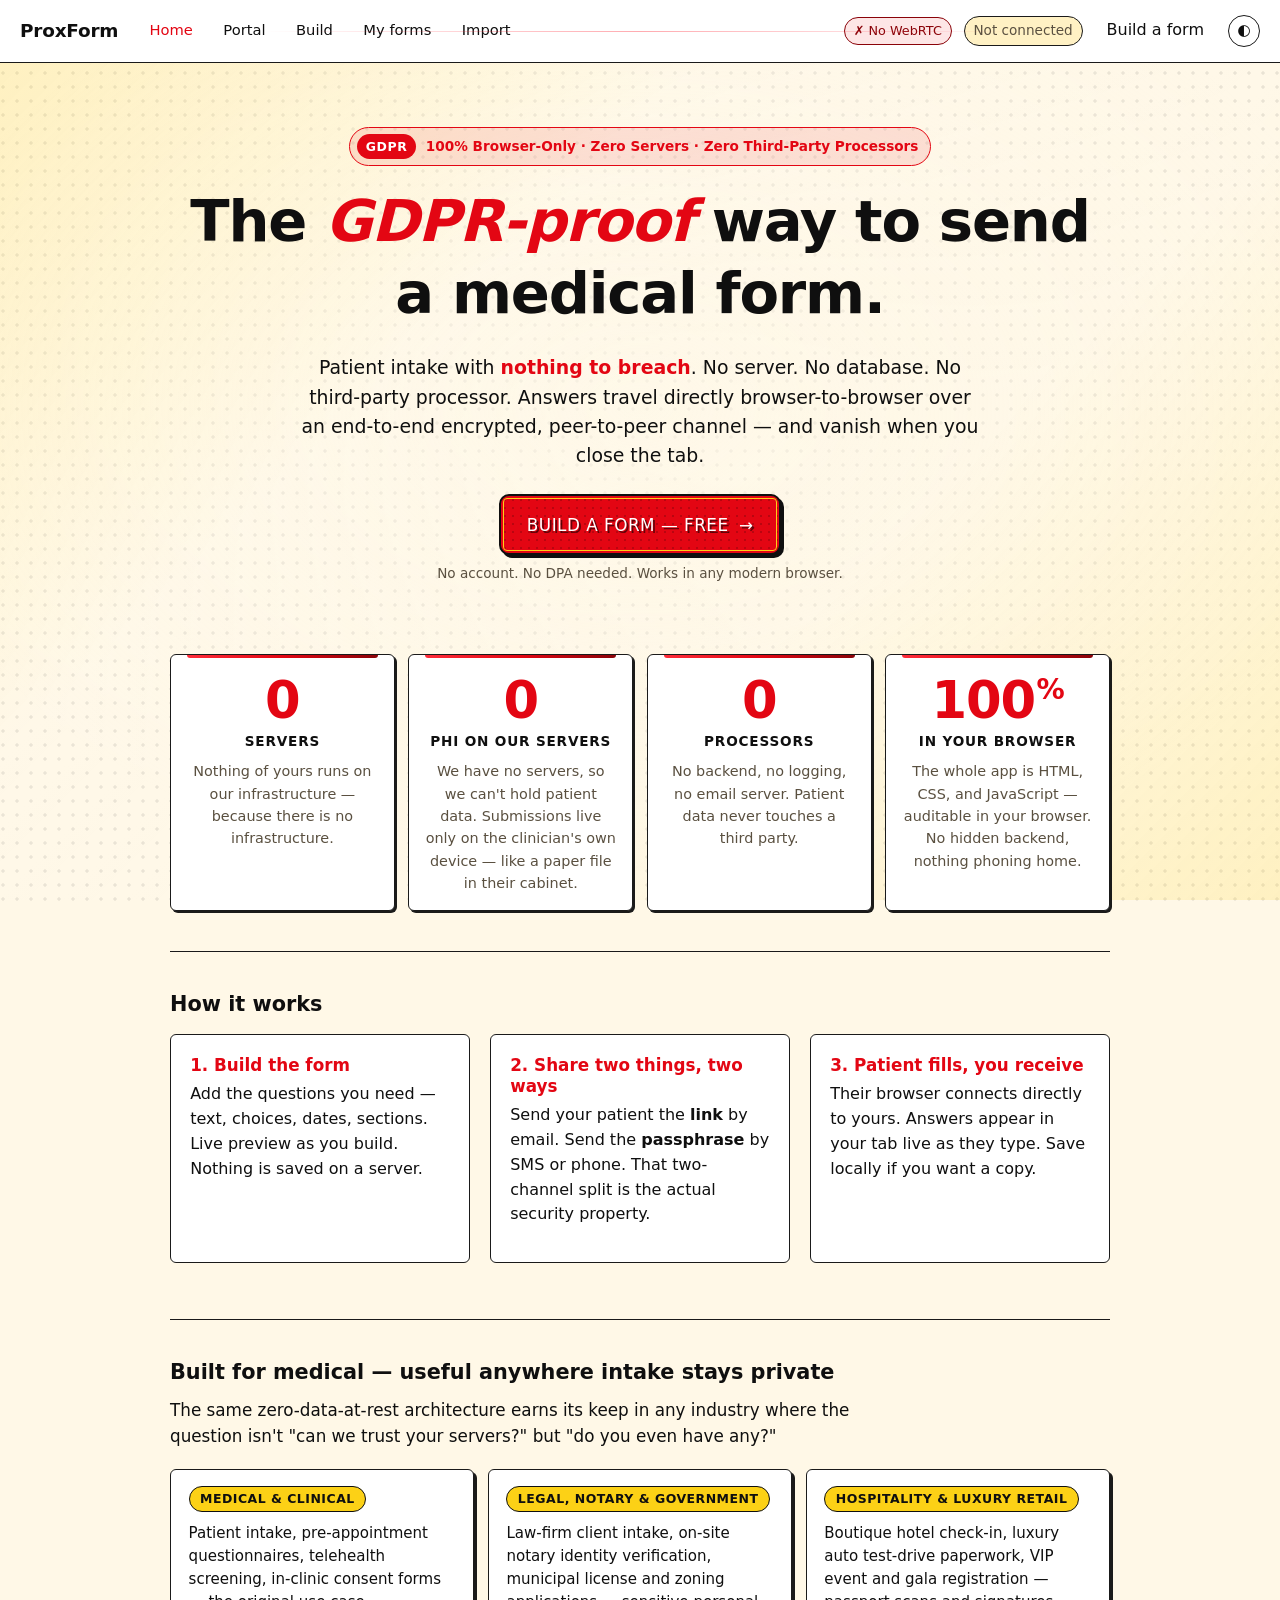
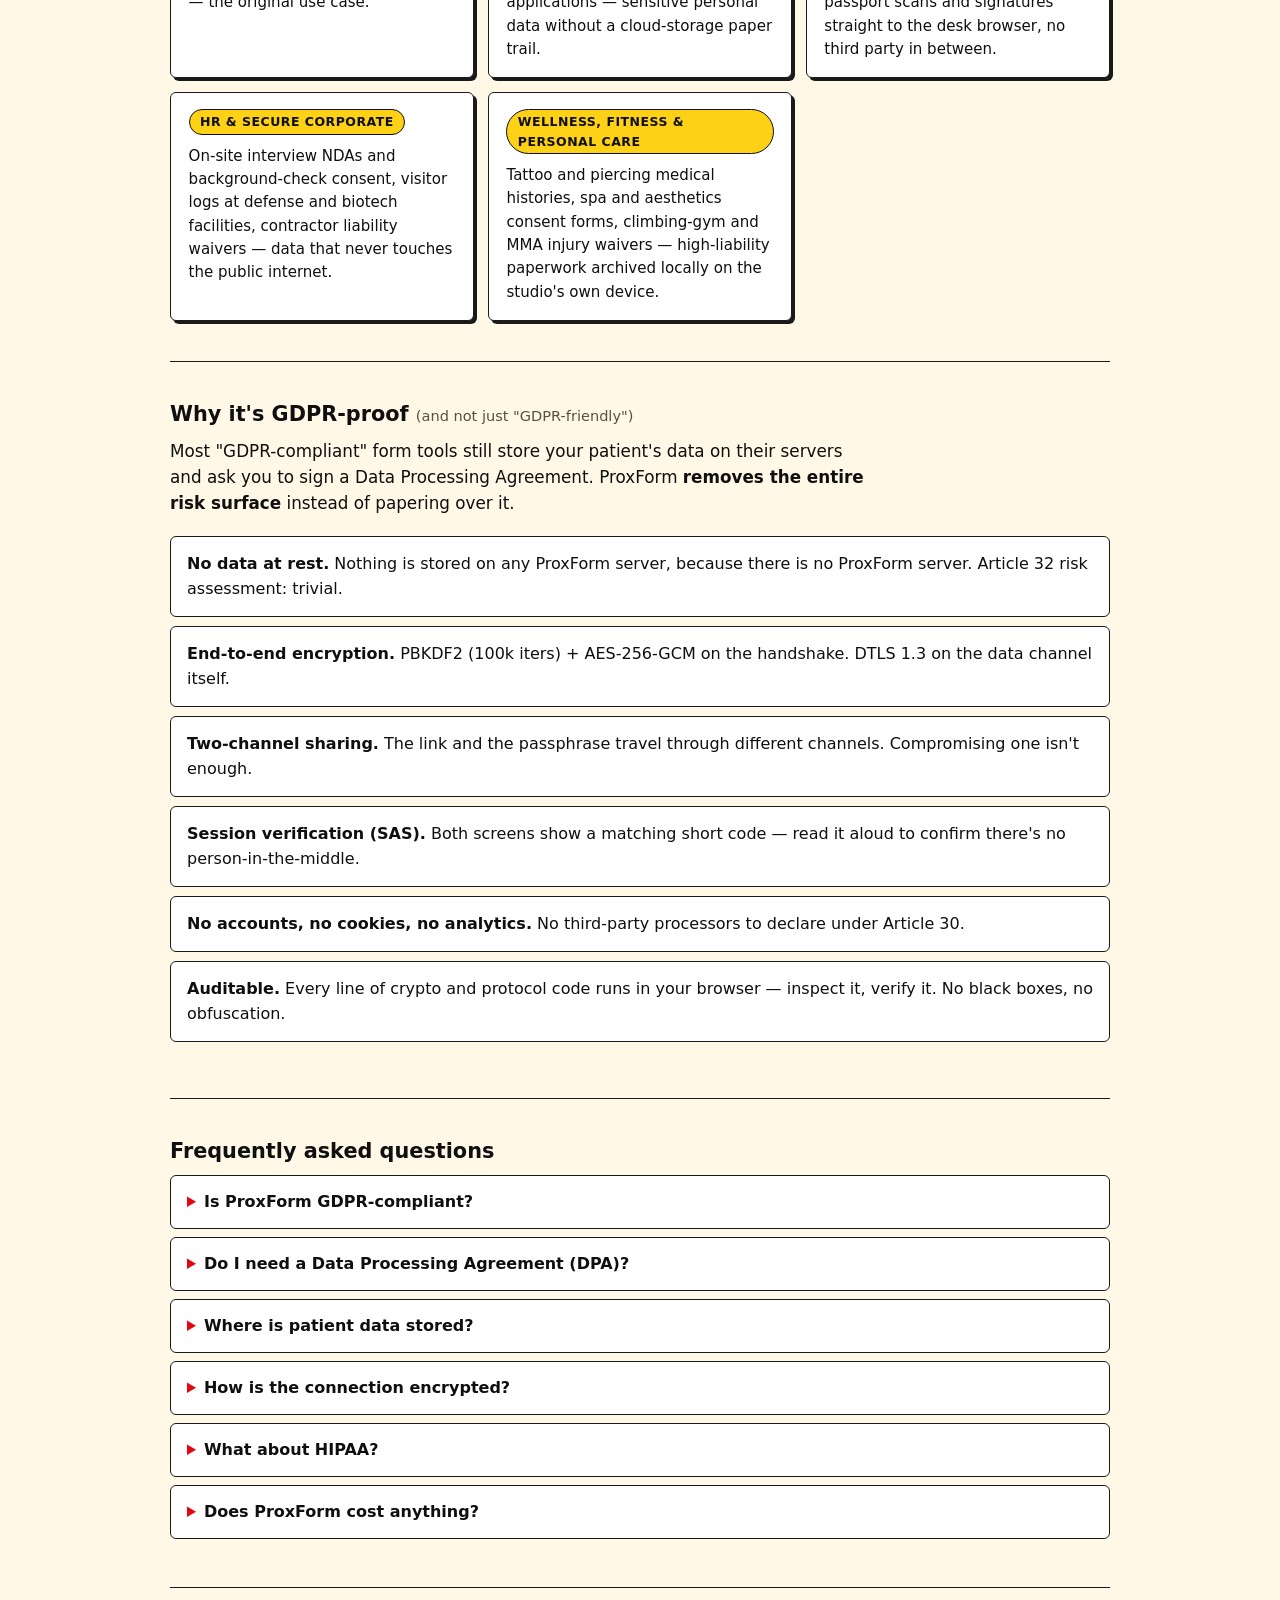
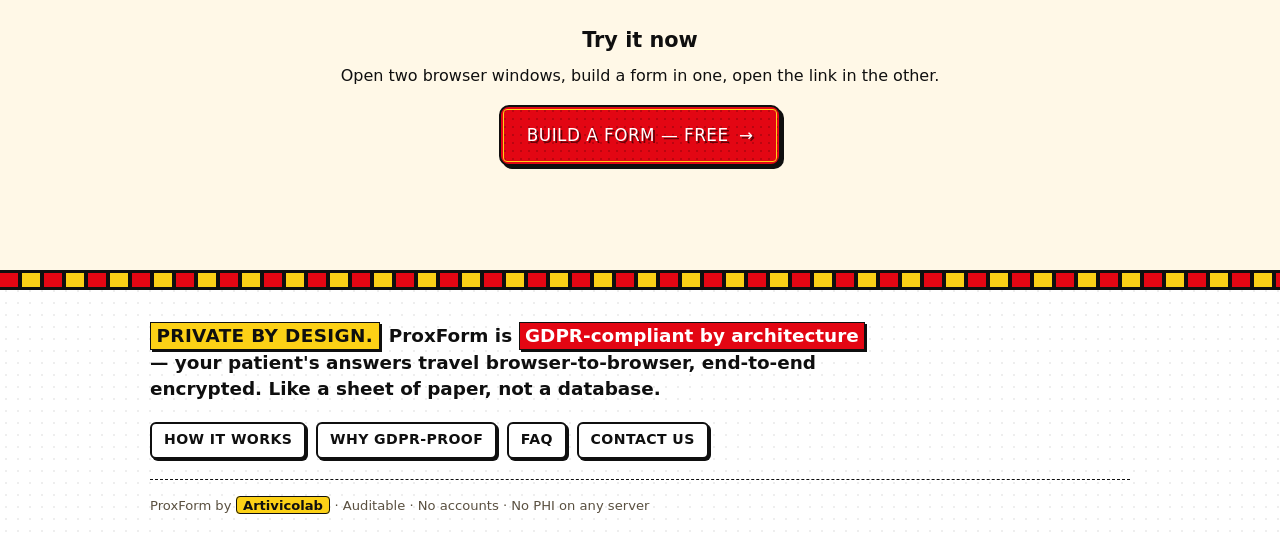
==== index.html @ ad1bb1ca "feat: enhance dashboard functionality with dormant session handling and improved user prompts - Adde" ====
<!doctype html>
<!-- © 2026 Artivicolab. All rights reserved. ProxForm — proprietary software. See LICENSE. -->
<html lang="en">
<head>
  <meta charset="utf-8">
  <meta name="viewport" content="width=device-width, initial-scale=1">
  <title>GDPR-Proof Medical Forms — 100% Browser-Only, Peer-to-Peer | ProxForm</title>
  <meta name="description" content="GDPR-proof medical intake forms. 100% browser-only, end-to-end encrypted, peer-to-peer. Zero servers, zero database, zero PHI at rest. No DPA needed. Free, no account.">
  <meta name="keywords" content="GDPR medical form, GDPR-proof patient intake, GDPR-compliant questionnaire, encrypted medical form, peer-to-peer medical form, no-server patient form, end-to-end encrypted intake, browser-only medical form, GDPR clinician tool, zero data at rest medical">
  <meta name="theme-color" content="#e30613">
  <meta name="robots" content="index, follow">
  <link rel="canonical" href="https://proxform.com/">

  <meta property="og:type" content="website">
  <meta property="og:title" content="GDPR-Proof Medical Forms — 100% Browser-Only | ProxForm">
  <meta property="og:description" content="Medical intake forms with zero data at rest. End-to-end encrypted, peer-to-peer, no server. GDPR-proof by architecture.">
  <meta property="og:url" content="https://proxform.com/">
  <meta property="og:site_name" content="ProxForm">

  <meta name="twitter:card" content="summary_large_image">
  <meta name="twitter:title" content="GDPR-Proof Medical Forms — 100% Browser-Only | ProxForm">
  <meta name="twitter:description" content="Medical intake forms with zero data at rest. End-to-end encrypted, peer-to-peer, no server.">

  <link rel="icon" href="/icons/favicon.svg">
  <link rel="manifest" href="/manifest.json">
  <link rel="stylesheet" href="/css/style.css?v=11">
  <script src="/js/theme.js?v=11" defer></script>
  <script src="/js/netcheck.js?v=11" defer></script>
  <script src="/js/bg.js?v=11" defer></script>
  <script src="/js/footer.js?v=11" defer></script>
  <script src="/js/analytics.js?v=11" defer></script>
  <script defer>window.addEventListener('DOMContentLoaded', () => ProxNet.checkAndDisplay('net-status'));</script>

  <script type="application/ld+json">
  {
    "@context": "https://schema.org",
    "@type": "SoftwareApplication",
    "name": "ProxForm",
    "applicationCategory": "HealthApplication",
    "operatingSystem": "Web Browser",
    "description": "GDPR-proof, browser-only, peer-to-peer medical intake forms. End-to-end encrypted. Zero servers, zero database, zero PHI at rest.",
    "offers": { "@type": "Offer", "price": "0", "priceCurrency": "EUR" },
    "featureList": [
      "100% browser-only — no server, no database",
      "End-to-end encrypted (PBKDF2 + AES-GCM, DTLS 1.3)",
      "Two-channel out-of-band passphrase sharing",
      "Session verification (SAS) to defend against MITM",
      "No accounts, no cookies, no analytics"
    ]
  }
  </script>

  <script type="application/ld+json">
  {
    "@context": "https://schema.org",
    "@type": "FAQPage",
    "mainEntity": [
      {
        "@type": "Question",
        "name": "Is ProxForm GDPR-compliant?",
        "acceptedAnswer": {
          "@type": "Answer",
          "text": "ProxForm is GDPR-proof by architecture: there is no server-side storage of patient data, no third-party processors, and no PHI at rest. The clinician remains the data controller for any local copies they choose to save, but ProxForm itself eliminates the data-at-rest, processor-relationship, and transit-encryption risk surfaces that drive most GDPR exposure."
        }
      },
      {
        "@type": "Question",
        "name": "Do I need a Data Processing Agreement (DPA) to use ProxForm?",
        "acceptedAnswer": {
          "@type": "Answer",
          "text": "No. ProxForm never receives or processes patient data — answers travel directly browser-to-browser over an end-to-end encrypted WebRTC channel. There is no processor relationship to formalize because there is no processor."
        }
      },
      {
        "@type": "Question",
        "name": "Where is patient data stored?",
        "acceptedAnswer": {
          "@type": "Answer",
          "text": "Patient data is never sent to any ProxForm server — there is no server. During a session it travels directly browser-to-browser over an end-to-end encrypted WebRTC channel. After submission it is stored only on the clinician's own device (in their browser's local IndexedDB), where the clinician acts as data controller — exactly like keeping a paper file in their own cabinet."
        }
      },
      {
        "@type": "Question",
        "name": "How is the connection encrypted?",
        "acceptedAnswer": {
          "@type": "Answer",
          "text": "PBKDF2 (100,000 iterations, SHA-256) derives a key from the shared passphrase, which encrypts the WebRTC handshake metadata with AES-256-GCM. The data channel itself runs over DTLS 1.3 (browser default). A short verification code (SAS) lets both sides confirm there's no person-in-the-middle."
        }
      },
      {
        "@type": "Question",
        "name": "What about HIPAA?",
        "acceptedAnswer": {
          "@type": "Answer",
          "text": "ProxForm is designed around GDPR principles. HIPAA is a separate US regulatory framework with its own requirements (BAAs, audit logs, etc.). The same zero-data-at-rest architecture is favorable under HIPAA too, but we do not market ProxForm as a HIPAA-compliant solution."
        }
      },
      {
        "@type": "Question",
        "name": "Does ProxForm cost anything?",
        "acceptedAnswer": {
          "@type": "Answer",
          "text": "ProxForm runs entirely in your browser with no accounts and no analytics. Pricing for clinical use will be announced — early users can contact Artivicolab for access."
        }
      }
    ]
  }
  </script>
</head>
<body class="home-page">
  <div class="bg-mirror" aria-hidden="true"></div>
  <header class="topbar">
    <a class="brand" href="/">ProxForm</a>
    <nav class="topnav" aria-label="Primary navigation">
      <a href="/" class="active">Home</a>
      <a href="/app.html#/received">Portal</a>
      <a href="/app.html#/build">Build</a>
      <a href="/app.html#/forms">My forms</a>
      <a href="/app.html#/import">Import</a>
    </nav>
    <div class="topbar-actions">
      <span id="net-status" class="net-status net-checking" title="Checking whether your network can make direct peer-to-peer connections to a patient. Hover the badge once it updates for details.">Checking…</span>
      <span id="conn-status" class="conn-status" title="Status of the active peer-to-peer session, if one is open. Stays 'Not connected' until you generate a link and a patient joins.">Not connected</span>
      <a class="text-btn" href="/app.html#/build" title="Open the form builder">Build a form</a>
      <button class="icon-btn" onclick="toggleTheme()" aria-label="Toggle theme" title="Switch between light and dark">◐</button>
    </div>
  </header>

  <main>
    <section class="hero">
      <div class="gdpr-badge" aria-label="GDPR-proof by design">
        <span class="gdpr-badge-mark">GDPR</span>
        <span class="gdpr-badge-text">100% Browser-Only · Zero Servers · Zero Third-Party Processors</span>
      </div>
      <h1>The <em>GDPR-proof</em> way to send a medical form.</h1>
      <p class="lede">Patient intake with <strong>nothing to breach</strong>. No server. No database. No third-party processor. Answers travel directly browser-to-browser over an end-to-end encrypted, peer-to-peer channel — and vanish when you close the tab.</p>
      <div class="hero-cta">
        <a class="primary big" href="/app.html#/build">Build a form — free <span class="arrow">→</span></a>
      </div>
      <p class="micro">No account. No DPA needed. Works in any modern browser.</p>
    </section>

    <section class="gdpr-pillars">
      <h2 class="visually-hidden">GDPR by architecture</h2>
      <div class="pillar-grid">
        <div class="pillar">
          <div class="pillar-num">0</div>
          <div class="pillar-label">Servers</div>
          <p>Nothing of yours runs on our infrastructure — because there is no infrastructure.</p>
        </div>
        <div class="pillar">
          <div class="pillar-num">0</div>
          <div class="pillar-label">PHI on our servers</div>
          <p>We have no servers, so we can't hold patient data. Submissions live only on the clinician's own device — like a paper file in their cabinet.</p>
        </div>
        <div class="pillar">
          <div class="pillar-num">0</div>
          <div class="pillar-label">Processors</div>
          <p>No backend, no logging, no email server. Patient data never touches a third party.</p>
        </div>
        <div class="pillar">
          <div class="pillar-num">100<span class="pct">%</span></div>
          <div class="pillar-label">In your browser</div>
          <p>The whole app is HTML, CSS, and JavaScript — auditable in your browser. No hidden backend, nothing phoning home.</p>
        </div>
      </div>
    </section>

    <section id="how" class="how">
      <h2>How it works</h2>
      <ol class="how-steps">
        <li>
          <h3>1. Build the form</h3>
          <p>Add the questions you need — text, choices, dates, sections. Live preview as you build. Nothing is saved on a server.</p>
        </li>
        <li>
          <h3>2. Share two things, two ways</h3>
          <p>Send your patient the <strong>link</strong> by email. Send the <strong>passphrase</strong> by SMS or phone. That two-channel split is the actual security property.</p>
        </li>
        <li>
          <h3>3. Patient fills, you receive</h3>
          <p>Their browser connects directly to yours. Answers appear in your tab live as they type. Save locally if you want a copy.</p>
        </li>
      </ol>
    </section>

    <section id="who" class="who">
      <h2>Built for medical — useful anywhere intake stays private</h2>
      <p class="why-lede">The same zero-data-at-rest architecture earns its keep in any industry where the question isn't "can we trust your servers?" but "do you even have any?"</p>
      <div class="who-grid">
        <div class="who-card">
          <div class="who-tag">Medical &amp; Clinical</div>
          <p>Patient intake, pre-appointment questionnaires, telehealth screening, in-clinic consent forms — the original use case.</p>
        </div>
        <div class="who-card">
          <div class="who-tag">Legal, Notary &amp; Government</div>
          <p>Law-firm client intake, on-site notary identity verification, municipal license and zoning applications — sensitive personal data without a cloud-storage paper trail.</p>
        </div>
        <div class="who-card">
          <div class="who-tag">Hospitality &amp; Luxury Retail</div>
          <p>Boutique hotel check-in, luxury auto test-drive paperwork, VIP event and gala registration — passport scans and signatures straight to the desk browser, no third party in between.</p>
        </div>
        <div class="who-card">
          <div class="who-tag">HR &amp; Secure Corporate</div>
          <p>On-site interview NDAs and background-check consent, visitor logs at defense and biotech facilities, contractor liability waivers — data that never touches the public internet.</p>
        </div>
        <div class="who-card">
          <div class="who-tag">Wellness, Fitness &amp; Personal Care</div>
          <p>Tattoo and piercing medical histories, spa and aesthetics consent forms, climbing-gym and MMA injury waivers — high-liability paperwork archived locally on the studio's own device.</p>
        </div>
      </div>
    </section>

    <section id="why" class="why">
      <h2>Why it's GDPR-proof <span class="muted-h2">(and not just "GDPR-friendly")</span></h2>
      <p class="why-lede">Most "GDPR-compliant" form tools still store your patient's data on their servers and ask you to sign a Data Processing Agreement. ProxForm <strong>removes the entire risk surface</strong> instead of papering over it.</p>
      <ul class="why-list">
        <li><strong>No data at rest.</strong> Nothing is stored on any ProxForm server, because there is no ProxForm server. Article 32 risk assessment: trivial.</li>
        <li><strong>End-to-end encryption.</strong> PBKDF2 (100k iters) + AES-256-GCM on the handshake. DTLS 1.3 on the data channel itself.</li>
        <li><strong>Two-channel sharing.</strong> The link and the passphrase travel through different channels. Compromising one isn't enough.</li>
        <li><strong>Session verification (SAS).</strong> Both screens show a matching short code — read it aloud to confirm there's no person-in-the-middle.</li>
        <li><strong>No accounts, no cookies, no analytics.</strong> No third-party processors to declare under Article 30.</li>
        <li><strong>Auditable.</strong> Every line of crypto and protocol code runs in your browser — inspect it, verify it. No black boxes, no obfuscation.</li>
      </ul>
    </section>

    <section id="faq" class="faq">
      <h2>Frequently asked questions</h2>
      <details>
        <summary>Is ProxForm GDPR-compliant?</summary>
        <p>ProxForm is <strong>GDPR-proof by architecture</strong>: no server-side storage of patient data, no third-party processors, no PHI at rest. The clinician remains the data controller for any local copies they choose to save — but ProxForm itself eliminates the data-at-rest, processor-relationship, and transit-encryption risk surfaces that drive most GDPR exposure.</p>
      </details>
      <details>
        <summary>Do I need a Data Processing Agreement (DPA)?</summary>
        <p>No. ProxForm never receives or processes patient data — answers travel directly browser-to-browser over an end-to-end encrypted WebRTC channel. There's no processor relationship to formalize because there is no processor.</p>
      </details>
      <details>
        <summary>Where is patient data stored?</summary>
        <p>Nowhere by default. Answers exist only in the two open browser tabs during the session. The clinician can choose to save a local copy (JSON or printed PDF) on their own device — that copy is then their responsibility under their own legal basis.</p>
      </details>
      <details>
        <summary>How is the connection encrypted?</summary>
        <p>PBKDF2 (100,000 iterations, SHA-256) derives a key from the shared passphrase, which encrypts the WebRTC handshake metadata with AES-256-GCM. The data channel itself runs over DTLS 1.3. A short verification code (SAS) lets both sides confirm there's no person-in-the-middle.</p>
      </details>
      <details>
        <summary>What about HIPAA?</summary>
        <p>ProxForm is designed around GDPR principles. HIPAA is a separate US framework with its own requirements (BAAs, audit logs). The same zero-data-at-rest architecture is favorable under HIPAA, but we do not market ProxForm as a HIPAA-compliant solution.</p>
      </details>
      <details>
        <summary>Does ProxForm cost anything?</summary>
        <p>ProxForm runs entirely in your browser with no accounts and no analytics. Pricing for clinical use will be announced — early users can contact Artivicolab for access.</p>
      </details>
    </section>

    <section class="cta">
      <h2>Try it now</h2>
      <p>Open two browser windows, build a form in one, open the link in the other.</p>
      <a class="primary big" href="/app.html#/build">Build a form — free <span class="arrow">→</span></a>
    </section>
  </main>

  <footer class="footer">
    <div class="footer-inner">
      <p class="footer-tagline"><strong>Private by design.</strong> ProxForm is <em>GDPR-compliant by architecture</em> — your patient's answers travel browser-to-browser, end-to-end encrypted. Like a sheet of paper, not a database.</p>
      <nav class="footer-nav">
        <a href="/#how">How it works</a>
        <a href="/gdpr.html">Why GDPR-proof</a>
        <a href="/#faq">FAQ</a>
        <button id="contact-btn" type="button" class="link-btn">Contact us</button>
      </nav>
      <p class="footer-attribution">
        ProxForm by <a href="https://artivicolab.com" target="_blank" rel="noopener">Artivicolab</a>
        · Auditable · No accounts · No PHI on any server
      </p>
    </div>
  </footer>
</body>
</html>
---- css/style.css ----
/* © 2026 Artivicolab. All rights reserved. ProxForm — proprietary software. See LICENSE. */
/* ProxForm — base styles. Light + dark via [data-theme]. */

:root {
  --bg: #fff8e7;
  --surface: #ffffff;
  --surface-2: #fff1c4;
  --border: #1a1a1a;
  --text: #0f0f0f;
  --muted: #5a5040;
  --primary: #e30613;
  --primary-ink: #ffffff;
  --primary-hover: #b8040f;
  --primary-dark: #8a0309;
  --primary-light: #ff2d3a;
  --accent: #fcd116;
  --stitch: #fcd116;
  --danger: #8a0309;
  --shadow: 2px 2px 0 rgba(15, 15, 15, 0.95);
  --radius: 6px;
}

html[data-theme="dark"] {
  --bg: #14110a;
  --surface: #1f1a10;
  --surface-2: #2a221a;
  --border: #fcd116;
  --text: #fff8e1;
  --muted: #b8a878;
  --primary: #ff2d3a;
  --primary-ink: #14110a;
  --primary-hover: #ff5060;
  --primary-dark: #c00010;
  --primary-light: #ff6470;
  --accent: #fcd116;
  --stitch: #fcd116;
  --danger: #ff8585;
  --shadow: 2px 2px 0 rgba(252, 209, 22, 0.4);
}

* { box-sizing: border-box; }

html, body {
  margin: 0;
  padding: 0;
  background: var(--bg);
  color: var(--text);
  font: 16px/1.55 system-ui, -apple-system, "Segoe UI", Roboto, sans-serif;
  -webkit-font-smoothing: antialiased;
}

/* Sticky footer: body fills the viewport, main grows, footer hugs the bottom
   so a short page doesn't leave the footer floating mid-screen. */
body {
  display: flex;
  flex-direction: column;
  min-height: 100vh;
  min-height: 100dvh;
}
body > main { flex: 1 0 auto; }
body > .footer { flex-shrink: 0; margin-top: auto; }

/* Custom scrollbar — pop-art red thumb on a cream track with a black ink
   border. Firefox uses the two CSS properties; Chromium/Safari uses the
   ::-webkit pseudo-elements. */
* {
  scrollbar-width: thin;
  scrollbar-color: var(--primary) var(--surface-2);
}
::-webkit-scrollbar { width: 12px; height: 12px; }
::-webkit-scrollbar-track {
  background: var(--surface-2);
  border-left: 1.5px solid #0f0f0f;
}
::-webkit-scrollbar-thumb {
  background: var(--primary);
  border: 2px solid #0f0f0f;
  border-radius: 999px;
  background-image: radial-gradient(circle, rgba(0, 0, 0, 0.18) 1.1px, transparent 1.4px);
  background-size: 6px 6px;
}
::-webkit-scrollbar-thumb:hover { background-color: var(--primary-hover); }
::-webkit-scrollbar-thumb:active { background-color: var(--primary-dark); }
::-webkit-scrollbar-corner { background: var(--surface-2); }
html[data-theme="dark"] ::-webkit-scrollbar-track {
  border-left-color: var(--accent);
}
html[data-theme="dark"] ::-webkit-scrollbar-thumb {
  border-color: var(--accent);
}

a { color: var(--primary); text-decoration: none; }
a:hover { text-decoration: underline; }

h1, h2, h3 { line-height: 1.25; margin: 0 0 0.5em; }
h1 { font-size: 1.7rem; }
h2 { font-size: 1.3rem; }
h3 { font-size: 1.05rem; }

p { margin: 0 0 1em; }

.muted { color: var(--muted); }
.hidden { display: none !important; }
.error { color: var(--danger); }
.req { color: var(--danger); }

/* ── Topbar ─────────────────────────────────────────────────────────── */

.topbar {
  display: flex;
  align-items: center;
  justify-content: space-between;
  padding: 0.75rem 1.25rem;
  border-bottom: 1px solid var(--border);
  background: var(--surface);
}

.brand {
  font-weight: 700;
  font-size: 1.15rem;
  color: var(--text);
  letter-spacing: -0.01em;
}
.brand:hover { text-decoration: none; }

.topbar-actions { display: flex; align-items: center; gap: 0.75rem; }

.topnav {
  display: flex; align-items: center; gap: 0.5rem;
  margin-left: 1.25rem; flex: 1;
}
.topnav a {
  color: var(--text);
  font-size: 0.92rem;
  font-weight: 500;
  padding: 0.4rem 0.7rem;
  border-radius: 8px;
}
.topnav a:hover { background: var(--surface-2); text-decoration: none; color: var(--primary); }
.topnav a:target,
.topnav a.active { color: var(--primary); }
@media (max-width: 640px) {
  .topnav { display: none; }
}

.conn-status {
  font-size: 0.85rem;
  color: var(--muted);
  padding: 0.2rem 0.55rem;
  border: 1px solid var(--border);
  border-radius: 999px;
  background: var(--surface-2);
}

.net-status {
  font-size: 0.8rem;
  padding: 0.2rem 0.55rem;
  border: 1px solid var(--border);
  border-radius: 999px;
  background: var(--surface-2);
  color: var(--muted);
  cursor: help;
  white-space: nowrap;
}
.net-status.net-checking { color: var(--muted); }
.net-status.net-ok       { color: var(--primary); border-color: var(--primary); }
.net-status.net-limited  { color: #b07a00; border-color: #d6a64a; background: #fff7e0; }
.net-status.net-blocked,
.net-status.net-unsupported { color: var(--danger); border-color: var(--danger); background: #fde6e6; }
html[data-theme="dark"] .net-status.net-limited  { background: #3a2e10; color: #f0c97a; border-color: #6b5524; }
html[data-theme="dark"] .net-status.net-blocked,
html[data-theme="dark"] .net-status.net-unsupported { background: #3a1818; }

.icon-btn {
  background: transparent;
  border: 1px solid var(--border);
  color: var(--text);
  width: 2rem; height: 2rem;
  border-radius: 999px;
  cursor: pointer;
  display: inline-flex; align-items: center; justify-content: center;
  font-size: 0.95rem;
}
.icon-btn:hover { background: var(--surface-2); }
.icon-btn:disabled { opacity: 0.3; cursor: default; }

.text-btn {
  color: var(--text);
  padding: 0.4rem 0.75rem;
  border-radius: 8px;
  font-weight: 500;
}
.text-btn:hover { background: var(--surface-2); text-decoration: none; }

/* ── Buttons ────────────────────────────────────────────────────────── */

button, a.primary, a.secondary {
  font: inherit;
  cursor: pointer;
}

/* Pop-art button: flat red, thick black ink border, hard-offset comic shadow.
   Halftone dots scatter across the surface; yellow accent line just inside. */
.primary {
  position: relative;
  background-color: var(--primary);
  background-image:
    radial-gradient(circle, rgba(0, 0, 0, 0.18) 1.1px, transparent 1.4px);
  background-size: 8px 8px;
  color: var(--primary-ink);
  border: 2.5px solid #0f0f0f;
  border-radius: var(--radius);
  padding: 0.7rem 1.2rem;
  font-weight: 900;
  letter-spacing: 0.03em;
  text-transform: uppercase;
  display: inline-block;
  text-shadow: 2px 2px 0 rgba(0, 0, 0, 0.55);
  box-shadow: 3px 3px 0 #0f0f0f;
  transition: transform 80ms ease, box-shadow 80ms ease, background-color 120ms ease;
}
/* Yellow comic-accent line just inside the ink border. */
.primary::after {
  content: "";
  position: absolute;
  inset: 2px;
  border: 1.5px solid var(--accent);
  border-radius: calc(var(--radius) - 2px);
  pointer-events: none;
}
.primary:hover {
  background-color: var(--primary-hover);
  transform: translate(-1px, -1px);
  box-shadow: 4px 4px 0 #0f0f0f;
  text-decoration: none;
}
.primary:active {
  transform: translate(2px, 2px);
  box-shadow: 1px 1px 0 #0f0f0f;
}
.primary:disabled {
  opacity: 0.55;
  cursor: default;
  box-shadow: 2px 2px 0 #0f0f0f;
  transform: none;
}
.primary:disabled::after { opacity: 0.3; }
html[data-theme="dark"] .primary {
  border-color: var(--accent);
  text-shadow: 1px 1px 0 rgba(0, 0, 0, 0.7);
  box-shadow: 3px 3px 0 var(--accent);
}
html[data-theme="dark"] .primary:hover  { box-shadow: 4px 4px 0 var(--accent); }
html[data-theme="dark"] .primary:active { box-shadow: 1px 1px 0 var(--accent); }
html[data-theme="dark"] .primary:disabled { box-shadow: 2px 2px 0 var(--accent); }

/* Animated arrow inside primary buttons — nudges right continuously, speeds
   up on hover. */
@keyframes pf-arrow-nudge {
  0%, 100% { transform: translateX(0); }
  50%      { transform: translateX(5px); }
}
.primary .arrow {
  display: inline-block;
  margin-left: 0.25em;
  animation: pf-arrow-nudge 1.4s ease-in-out infinite;
  will-change: transform;
}
.primary:hover .arrow { animation-duration: 0.6s; }
.primary:disabled .arrow { animation: none; }
@media (prefers-reduced-motion: reduce) {
  .primary .arrow { animation: none; }
}

.secondary {
  background: var(--surface-2);
  color: var(--text);
  border: 1px solid var(--border);
  border-radius: 8px;
  padding: 0.55rem 0.9rem;
  font-weight: 500;
}
.secondary:hover { background: var(--bg); }
.secondary:disabled { opacity: 0.5; cursor: default; }

.chip {
  background: var(--surface);
  color: var(--text);
  border: 1px solid var(--border);
  border-radius: 999px;
  padding: 0.35rem 0.85rem;
  font-size: 0.9rem;
}
.chip:hover { border-color: var(--primary); color: var(--primary); }
.chip-section {
  background: var(--surface-2);
  font-weight: 600;
}

/* ── App pages ───────────────────────────────────────────────────────── */

body.app-page .app-main {
  max-width: 760px;
  margin: 0 auto;
  padding: 1.5rem 1.25rem 4rem;
}
body.app-page.builder-page .app-main {
  max-width: none !important;
  width: 96vw;
  width: min(96vw, 2400px);
  margin-left: auto;
  margin-right: auto;
}
/* Portal (dashboard) and Forms-list also use the wide layout — the
   submissions + active-sessions grids need the room or every card wraps
   onto two lines. Import view stays at the default narrow width since its
   docs read better as a single column. */
body.app-page.received-page .app-main,
body.app-page.forms-page .app-main {
  max-width: none !important;
  width: 96vw;
  width: min(96vw, 1800px);
  margin-left: auto;
  margin-right: auto;
}

/* Builder side-by-side: editor on the left, live preview on the right.
   Stacks below 980px so the preview moves under the editor on narrow screens. */
.builder-layout {
  display: grid;
  gap: 1.5rem;
  grid-template-columns: minmax(0, 1fr);
}
@media (min-width: 980px) {
  .builder-layout { grid-template-columns: minmax(0, 1fr) minmax(0, 1fr); align-items: start; }
  .builder-preview { position: sticky; top: 1rem; max-height: calc(100vh - 2rem); overflow: auto; }
}
.builder-preview {
  background: var(--surface);
  border: 1px solid var(--border);
  border-radius: var(--radius);
  padding: 1rem 1.1rem 1.25rem;
}
.preview-head {
  display: flex; align-items: baseline; justify-content: space-between;
  gap: 0.6rem; margin-bottom: 0.75rem;
  border-bottom: 1px solid var(--border); padding-bottom: 0.5rem;
}
.preview-head h2 { margin: 0; font-size: 1rem; text-transform: uppercase; letter-spacing: 0.05em; color: var(--muted); }
.preview-head-actions { display: flex; align-items: center; gap: 0.6rem; flex-wrap: wrap; }
.preview-head-actions .secondary { padding: 0.3rem 0.65rem; font-size: 0.85rem; }
@media print { .preview-head-actions { display: none !important; } }
.preview-frame { padding: 0; }
.preview-title { margin: 0 0 0.25rem; font-size: 1.25rem; }
.preview-desc  { margin: 0 0 0.75rem; }
.preview-empty { border: 1px dashed var(--border); border-radius: var(--radius); padding: 1.25rem; text-align: center; color: var(--muted); }
.preview-empty .empty { margin: 0; }

.step { margin-bottom: 2rem; }
.actions { margin-top: 1.5rem; display: flex; gap: 0.75rem; flex-wrap: wrap; }

label { display: block; margin-bottom: 0.9rem; }
label > span {
  display: block;
  font-size: 0.85rem;
  font-weight: 600;
  margin-bottom: 0.3rem;
  color: var(--muted);
}

input[type="text"], input[type="number"], input[type="date"], textarea {
  width: 100%;
  padding: 0.6rem 0.75rem;
  border: 1px solid var(--border);
  border-radius: 8px;
  background: var(--surface);
  color: var(--text);
  font: inherit;
}
input:focus, textarea:focus {
  outline: none;
  border-color: var(--primary);
  box-shadow: 0 0 0 3px rgba(227, 6, 19, 0.25);
}
textarea { resize: vertical; }

.readonly-field input, .readonly-field textarea {
  background: var(--surface-2);
}

.copy-row {
  display: flex;
  gap: 0.5rem;
}
.copy-row input { flex: 1; }

/* ── Dashboard (forms library + received submissions) ──────────────── */

.dash-section-title {
  margin: 1.75rem 0 0.4rem;
  font-size: 0.85rem;
  font-weight: 600;
  text-transform: uppercase;
  letter-spacing: 0.06em;
  color: var(--muted);
  scroll-margin-top: 4.5rem;   /* keeps the heading clear of the sticky topbar when jumped to */
}
html { scroll-behavior: smooth; }
.muted.small { font-size: 0.85rem; margin: 0 0 0.4rem; }

.submission-card { border-left: 3px solid var(--primary); }
.submission-card .sub-id {
  font-family: ui-monospace, "SF Mono", Menlo, monospace;
  font-size: 0.78rem;
  color: var(--muted);
  margin-top: 0.1rem;
}


.dash-head {
  display: flex; align-items: center; justify-content: space-between;
  gap: 1rem; flex-wrap: wrap; margin-bottom: 0.5rem;
}
.dash-head h1 { margin: 0; }
.dash-head-actions { display: flex; gap: 0.5rem; flex-wrap: wrap; }

.forms-list {
  display: grid; gap: 0.85rem; margin-top: 1.25rem;
  grid-template-columns: repeat(auto-fill, minmax(260px, 1fr));
}
/* Submissions render newest-first as a vertical log — easier to scan for
   hospital staff watching tickets land in real time than a side-by-side
   grid. Keeps the .forms-list card chrome, just stacks the cards. */
#submissions-list {
  grid-template-columns: 1fr;
}
#submissions-list .form-card .row {
  margin-top: 0.4rem;
}
/* Elapsed-time badges — loud so hospital staff can scan the column for
   anything stale at a glance. Color comes from the theme accent so it
   reads as a primary signal, not a date. */
.elapsed {
  display: inline-block;
  font-weight: 700;
  font-size: 0.95rem;
  color: var(--text);
  background: var(--accent, #fcd116);
  border: 2px solid var(--ink, #111);
  border-radius: 6px;
  padding: 0.05rem 0.45rem;
  margin-right: 0.25rem;
}
.form-card {
  background: var(--surface);
  border: 1px solid var(--border);
  border-radius: var(--radius);
  padding: 1rem 1.1rem;
  box-shadow: var(--shadow);
  display: flex; flex-direction: column; gap: 0.35rem;
}
.form-card h3 { margin: 0; font-size: 1.05rem; }
.form-card .meta { font-size: 0.82rem; color: var(--muted); }
.form-card .row { display: flex; gap: 0.4rem; margin-top: 0.55rem; flex-wrap: wrap; }
.form-card .row .primary,
.form-card .row .secondary { padding: 0.35rem 0.75rem; font-size: 0.85rem; }

.empty-state {
  padding: 2rem; text-align: center; color: var(--muted);
  border: 1px dashed var(--border); border-radius: var(--radius);
}

.back-link {
  display: inline-block; color: var(--muted); font-size: 0.88rem;
  margin-bottom: 0.5rem;
}
.back-link:hover { color: var(--primary); text-decoration: none; }

/* Heading row that pairs the page H1 with the save-state pill. */
.step-head {
  display: flex;
  align-items: center;
  gap: 0.85rem;
  flex-wrap: wrap;
}
.step-head h1 { margin-bottom: 0.25em; }

.save-indicator {
  position: relative;
  overflow: hidden;
  display: inline-flex;
  align-items: center;
  gap: 0.4rem;
  padding: 0.2rem 0.75rem;
  font-size: 0.74rem;
  font-weight: 800;
  text-transform: uppercase;
  letter-spacing: 0.06em;
  border: 1.5px solid #0f0f0f;
  border-radius: 999px;
  background: var(--surface-2);
  color: var(--muted);
  white-space: nowrap;
  user-select: none;
  transition: background-color 140ms ease, color 140ms ease;
}
.save-indicator.save-clean   { background: var(--accent); color: #0f0f0f; }
.save-indicator.save-pending { background: var(--surface-2); color: var(--muted); }
.save-indicator.save-error   { background: rgba(227, 6, 19, 0.15); color: var(--danger); border-color: var(--danger); }

/* Texting-style three-dot bounce while a save is dirty/in-flight. */
.save-dots {
  display: inline-flex;
  align-items: center;
  gap: 2px;
}
.save-dots span {
  width: 4px;
  height: 4px;
  border-radius: 50%;
  background: currentColor;
  opacity: 0.4;
  animation: pf-save-bounce 1.1s ease-in-out infinite;
}
.save-dots span:nth-child(2) { animation-delay: 0.15s; }
.save-dots span:nth-child(3) { animation-delay: 0.3s; }
@keyframes pf-save-bounce {
  0%, 60%, 100% { transform: translateY(0);    opacity: 0.35; }
  30%           { transform: translateY(-3px); opacity: 1; }
}

/* Metallic shield-shine sweep on the "Saved" state — runs once every few
   seconds across the pill to signal the draft is locked in. */
.save-indicator.save-clean::before {
  content: "";
  position: absolute;
  top: -2px; bottom: -2px;
  left: -45%;
  width: 35%;
  background: linear-gradient(105deg,
    rgba(255, 255, 255, 0) 0%,
    rgba(255, 255, 255, 0.55) 50%,
    rgba(255, 255, 255, 0) 100%);
  transform: skewX(-20deg);
  animation: pf-save-shine 3.8s ease-in-out infinite;
  pointer-events: none;
}
@keyframes pf-save-shine {
  0%   { left: -45%; opacity: 0; }
  8%   { opacity: 1; }
  42%  { left: 115%; opacity: 1; }
  43%  { opacity: 0; }
  100% { left: 115%; opacity: 0; }
}

html[data-theme="dark"] .save-indicator { border-color: var(--accent); }
html[data-theme="dark"] .save-indicator.save-clean { color: #0f0f0f; }
html[data-theme="dark"] .save-indicator.save-clean::before {
  background: linear-gradient(105deg,
    rgba(255, 255, 255, 0) 0%,
    rgba(255, 255, 255, 0.7) 50%,
    rgba(255, 255, 255, 0) 100%);
}

@media (prefers-reduced-motion: reduce) {
  .save-dots span { animation: none; opacity: 1; }
  .save-indicator.save-clean::before { animation: none; opacity: 0; }
}

/* ── Builder jumbotron ──────────────────────────────────────────────────
   Pop-art explainer at the top of the editor. Collapses to a single bar. */
.builder-jumbo {
  position: relative;
  margin: 0.75rem 0 1.5rem;
  background:
    radial-gradient(circle, rgba(15, 15, 15, 0.06) 1px, transparent 1.4px) 0 0 / 10px 10px,
    var(--surface);
  border: 2.5px solid #0f0f0f;
  border-radius: var(--radius);
  box-shadow: 4px 4px 0 #0f0f0f;
  overflow: hidden;
}
html[data-theme="dark"] .builder-jumbo {
  border-color: var(--accent);
  box-shadow: 4px 4px 0 var(--accent);
}
.builder-jumbo::before {
  content: "";
  position: absolute;
  top: 0; left: 0; right: 0;
  height: 10px;
  background:
    repeating-linear-gradient(90deg,
      var(--primary) 0 16px,
      #0f0f0f 16px 19px,
      var(--accent) 19px 35px,
      #0f0f0f 35px 38px);
  border-bottom: 2px solid #0f0f0f;
}
html[data-theme="dark"] .builder-jumbo::before { border-bottom-color: var(--accent); }

.builder-jumbo-head {
  display: flex;
  align-items: center;
  gap: 0.85rem;
  padding: 1.05rem 1rem 0.85rem;
  cursor: pointer;
  user-select: none;
}
.builder-jumbo.collapsed .builder-jumbo-head { padding-bottom: 1rem; }
.builder-jumbo-tag {
  display: inline-block;
  background: var(--accent);
  color: #0f0f0f;
  border: 1.5px solid #0f0f0f;
  border-radius: 999px;
  padding: 0.18rem 0.65rem;
  font-size: 0.72rem;
  font-weight: 800;
  letter-spacing: 0.05em;
  text-transform: uppercase;
  white-space: nowrap;
  flex-shrink: 0;
}
.builder-jumbo-headline {
  flex: 1;
  min-width: 0;
  margin: 0;
  font-size: 1.15rem;
  font-weight: 800;
  letter-spacing: -0.005em;
  line-height: 1.3;
}
.builder-jumbo-head .icon-btn {
  border-width: 1.5px;
  font-size: 1rem;
  flex-shrink: 0;
  transition: transform 140ms ease;
}
.builder-jumbo.collapsed .builder-jumbo-head .icon-btn { transform: rotate(-90deg); }

.builder-jumbo-body {
  padding: 0 1.1rem 1.2rem;
}
.builder-jumbo.collapsed .builder-jumbo-body { display: none; }

.builder-jumbo-lede {
  margin: 0 0 1rem;
  font-size: 0.98rem;
  color: var(--text);
  max-width: 70ch;
}
.builder-jumbo-lede em {
  font-style: normal;
  font-weight: 700;
  color: var(--primary-ink);
  background: var(--primary);
  border: 1.5px solid #0f0f0f;
  padding: 0 0.3em;
  border-radius: 4px;
}

.builder-jumbo-steps {
  list-style: none;
  padding: 0;
  margin: 0;
  display: grid;
  gap: 0.85rem;
  grid-template-columns: repeat(auto-fit, minmax(180px, 1fr));
}
.builder-jumbo-steps li {
  position: relative;
  background: var(--surface);
  border: 1.5px solid #0f0f0f;
  border-radius: calc(var(--radius) - 2px);
  padding: 0.85rem 0.9rem 0.75rem;
  box-shadow: 2px 2px 0 #0f0f0f;
}
html[data-theme="dark"] .builder-jumbo-steps li {
  border-color: var(--accent);
  box-shadow: 2px 2px 0 var(--accent);
}
.builder-jumbo-num {
  display: inline-flex;
  align-items: center;
  justify-content: center;
  width: 1.7rem;
  height: 1.7rem;
  background: var(--primary);
  color: var(--primary-ink);
  border: 1.5px solid #0f0f0f;
  border-radius: 999px;
  font-weight: 900;
  font-size: 0.92rem;
  margin-bottom: 0.5rem;
  box-shadow: 2px 2px 0 var(--accent);
}
html[data-theme="dark"] .builder-jumbo-num { border-color: var(--accent); }
.builder-jumbo-steps h3 {
  margin: 0 0 0.25rem;
  font-size: 0.95rem;
  font-weight: 800;
  text-transform: uppercase;
  letter-spacing: 0.03em;
  color: var(--text);
}
.builder-jumbo-steps p {
  margin: 0;
  font-size: 0.86rem;
  line-height: 1.45;
  color: var(--muted);
}

/* ── Import dialog ──────────────────────────────────────────────────── */

.dialog {
  width: min(720px, 92vw);
  max-height: 90vh;
  overflow: auto;
  border: 1px solid var(--border);
  border-radius: var(--radius);
  background: var(--surface);
  color: var(--text);
  padding: 1.25rem 1.4rem;
  box-shadow: 0 10px 40px rgba(0, 0, 0, 0.25);
}
.dialog::backdrop { background: rgba(0, 0, 0, 0.45); }
.dialog h2 { margin: 0 0 0.25rem; }
.dialog .file-row { display: flex; flex-direction: column; gap: 0.35rem; }
.dialog .file-row input[type="file"] { padding: 0.4rem 0; border: none; background: transparent; }
.dialog textarea { font-family: ui-monospace, "SF Mono", Menlo, monospace; font-size: 0.88rem; }
.dialog .actions { margin-top: 1rem; }

/* Starter templates picker — pop-art cards with industry tag chip. */
.templates-grid {
  display: grid;
  gap: 0.85rem;
  grid-template-columns: repeat(auto-fit, minmax(260px, 1fr));
  margin-top: 0.5rem;
}
.template-card {
  background: var(--surface);
  border: 2px solid #0f0f0f;
  border-radius: var(--radius);
  padding: 0.85rem 0.95rem 1rem;
  box-shadow: 3px 3px 0 #0f0f0f;
  display: flex;
  flex-direction: column;
  gap: 0.4rem;
}
html[data-theme="dark"] .template-card {
  border-color: var(--accent);
  box-shadow: 3px 3px 0 var(--accent);
}
.template-tag {
  display: inline-block;
  align-self: flex-start;
  background: var(--accent);
  color: #0f0f0f;
  border: 1.5px solid #0f0f0f;
  border-radius: 999px;
  padding: 0.12rem 0.55rem;
  font-size: 0.7rem;
  font-weight: 800;
  text-transform: uppercase;
  letter-spacing: 0.04em;
}
.template-name {
  margin: 0.1rem 0 0;
  font-size: 1.02rem;
  font-weight: 800;
  line-height: 1.25;
}
.template-summary {
  margin: 0;
  font-size: 0.88rem;
  color: var(--text);
  line-height: 1.4;
  flex: 1;
}
.template-meta {
  margin: 0;
  font-size: 0.78rem;
  color: var(--muted);
}
.template-card .primary {
  align-self: stretch;
  margin-top: 0.4rem;
  padding: 0.55rem 0.9rem;
  font-size: 0.85rem;
  letter-spacing: 0.04em;
}

.import-help {
  margin: 0.5rem 0 0.75rem;
  border: 1px solid var(--border);
  border-radius: var(--radius);
  padding: 0.5rem 0.75rem;
  background: var(--surface-2);
}
.import-help summary { cursor: pointer; font-weight: 500; padding: 0.2rem 0; }
.import-help pre {
  margin: 0.5rem 0;
  padding: 0.7rem 0.85rem;
  background: var(--surface);
  border: 1px solid var(--border);
  border-radius: 8px;
  overflow-x: auto;
  font-size: 0.82rem;
  font-family: ui-monospace, "SF Mono", Menlo, monospace;
}
.import-help .small { font-size: 0.82rem; margin: 0.25rem 0 0; }
.import-help code {
  background: var(--surface);
  border: 1px solid var(--border);
  padding: 1px 5px;
  border-radius: 4px;
  font-size: 0.82rem;
}

/* Import-docs page (/import.html) — code blocks, type cards, inline code. */
body.app-page.import-page .app-main {
  max-width: none !important;
  width: 96vw;
  width: min(96vw, 2400px);
  margin-left: auto;
  margin-right: auto;
}
body.import-page h2 { margin-top: 2.2rem; }
body.import-page h3 { margin-top: 1.6rem; }
body.import-page h4 { margin: 0 0 0.4em; font-size: 0.95rem; }

/* The paste-and-import area at the top of /import.html. Pop-art panel so it
   reads as the primary action; docs scroll below it in two columns. */
.import-area-top {
  background: var(--surface);
  border: 2.5px solid #0f0f0f;
  border-radius: var(--radius);
  box-shadow: 4px 4px 0 #0f0f0f;
  padding: 1rem 1.1rem 1.1rem;
  margin: 0.5rem 0 2rem;
}
html[data-theme="dark"] .import-area-top {
  border-color: var(--accent);
  box-shadow: 4px 4px 0 var(--accent);
}
.import-area-top label { display: block; margin-bottom: 0.6rem; }
.import-area-top textarea {
  width: 100%;
  font-family: ui-monospace, "SF Mono", Menlo, monospace;
  font-size: 0.88rem;
  padding: 0.55rem 0.7rem;
  border: 1.5px solid var(--border);
  border-radius: 6px;
  background: var(--surface-2);
  resize: vertical;
  box-sizing: border-box;
}
.import-area-top .file-row { display: flex; flex-direction: column; gap: 0.35rem; }
.import-area-top .file-row input[type="file"] {
  padding: 0.4rem 0; border: none; background: transparent;
}
.import-area-top .actions { margin-top: 0.75rem; display: flex; gap: 0.6rem; flex-wrap: wrap; }

/* Validate-only result panel — green-light pop-art card with stats and an
   optional pretty-printed JSON drawer. Shown after a successful parse. */
.import-result {
  margin-top: 0.85rem;
  padding: 0.8rem 0.95rem;
  background: var(--surface-2);
  border: 2px solid #0f0f0f;
  border-radius: var(--radius);
  box-shadow: 3px 3px 0 #0f0f0f;
  font-size: 0.9rem;
}
html[data-theme="dark"] .import-result {
  border-color: var(--accent);
  box-shadow: 3px 3px 0 var(--accent);
}
.import-result-head {
  display: flex; align-items: center; gap: 0.55rem; flex-wrap: wrap;
  margin-bottom: 0.5rem;
}
.import-result .ok-badge {
  background: var(--accent); color: #0f0f0f;
  border: 1.5px solid #0f0f0f;
  border-radius: 4px;
  padding: 1px 8px;
  font-size: 0.78rem;
  font-weight: 700;
  text-transform: uppercase;
  letter-spacing: 0.5px;
}
.import-result-stats {
  display: flex; flex-wrap: wrap; gap: 0.4rem 0.7rem;
  color: var(--muted);
}
.import-result-stats .kv strong { color: var(--fg, inherit); margin-right: 0.2em; }
.import-result-stats .kv-sep { opacity: 0.5; }
.import-result-pretty { margin-top: 0.7rem; }
.import-result-pretty summary {
  cursor: pointer; font-weight: 600; padding: 0.15rem 0;
  color: var(--muted);
}
.import-result-pretty pre {
  margin: 0.4rem 0 0;
  padding: 0.7rem 0.85rem;
  max-height: 360px;
  overflow: auto;
  background: var(--surface);
  border: 1.5px solid var(--border);
  border-radius: 6px;
  font-family: ui-monospace, "SF Mono", Menlo, monospace;
  font-size: 0.82rem;
  line-height: 1.45;
}

/* Two-column docs. Every card lives in the same CSS multi-column flow so
   they pack tight top-to-bottom in each column with no empty rows. */
.docs-cols {
  columns: 1;
  column-gap: 1.25rem;
  margin-top: 1.5rem;
}
@media (min-width: 980px) { .docs-cols { columns: 2; } }

.docs-card {
  display: block;
  background: var(--surface);
  border: 1.5px solid var(--border);
  border-radius: var(--radius);
  padding: 1rem 1.1rem 1.1rem;
  box-shadow: 2px 2px 0 var(--border);
  margin: 0 0 1.25rem;
  break-inside: avoid;
  -webkit-column-break-inside: avoid;
  page-break-inside: avoid;
}
html[data-theme="dark"] .docs-card { box-shadow: 2px 2px 0 var(--accent); }
.docs-card > :first-child { margin-top: 0; }
.docs-card > :last-child  { margin-bottom: 0; }
.docs-card h2 { margin-top: 0; font-size: 1.25rem; }
.docs-card h3 { margin-top: 0; font-size: 1.05rem; }
.docs-card pre.import-doc { margin: 0.5rem 0 0.6rem; }
.docs-card ul.why-list { margin-bottom: 0.4rem; }
body.import-page p code,
body.import-page li code {
  background: var(--surface-2);
  border: 1.5px solid var(--border);
  padding: 1px 6px;
  border-radius: 4px;
  font-size: 0.86em;
  font-family: ui-monospace, "SF Mono", Menlo, monospace;
}
pre.import-doc {
  margin: 0.5rem 0 1rem;
  padding: 0.85rem 1rem;
  background: var(--surface);
  border: 2px solid var(--border);
  border-radius: var(--radius);
  box-shadow: 3px 3px 0 var(--border);
  overflow-x: auto;
  font-size: 0.85rem;
  line-height: 1.5;
  font-family: ui-monospace, "SF Mono", Menlo, monospace;
}
pre.import-doc code {
  background: none;
  border: none;
  padding: 0;
  font: inherit;
  white-space: pre;
}
.import-types {
  display: grid;
  gap: 0.75rem;
  grid-template-columns: repeat(auto-fit, minmax(260px, 1fr));
  margin-top: 0.75rem;
}
.import-type {
  background: var(--surface);
  border: 1.5px solid var(--border);
  border-radius: var(--radius);
  padding: 0.85rem 1rem;
}
.import-type p { font-size: 0.9rem; color: var(--muted); margin: 0 0 0.5rem; }
.import-type pre.import-doc {
  margin: 0;
  box-shadow: none;
  border-width: 1px;
}
html[data-theme="dark"] pre.import-doc { box-shadow: 3px 3px 0 var(--accent); }

/* ── Form builder ───────────────────────────────────────────────────── */

.builder-layout { display: grid; gap: 1.5rem; align-items: start; }
@media (min-width: 980px) {
  .builder-layout { grid-template-columns: minmax(0, 1fr) minmax(0, 1fr); gap: 2rem; }
  .builder-preview {
    position: sticky;
    top: 1rem;
    max-height: calc(100vh - 2rem);
    overflow-y: auto;
  }
}

.builder-preview .preview-head {
  display: flex;
  align-items: baseline;
  justify-content: space-between;
  gap: 0.75rem;
  margin-bottom: 0.6rem;
}
.builder-preview h2 { margin: 0; }
.preview-head-actions { display: flex; align-items: center; gap: 0.6rem; }
.preview-head-actions .secondary { padding: 0.3rem 0.65rem; font-size: 0.82rem; }
.builder-preview .preview-tag,
.builder-preview .preview-head .muted {
  font-size: 0.78rem;
  color: var(--muted);
  text-transform: uppercase;
  letter-spacing: 0.05em;
}

.preview-frame, .preview-card {
  position: relative;
  border: 1px solid var(--border);
  border-radius: var(--radius);
  background: var(--surface);
  padding: 1rem;
  box-shadow: var(--shadow);
}

/* Test-fill mode — inputs become interactive so the clinician can rehearse.
   A yellow banner across the top makes it impossible to confuse with the
   real form, and the frame gets an attention border. */
.preview-frame.test-mode {
  border-color: var(--accent);
  box-shadow: 4px 4px 0 var(--accent);
  padding-top: 2.6rem;
}
.preview-frame.test-mode::before {
  content: "🧪 TEST MODE — answers stay on this device, never transmitted";
  position: absolute;
  top: 0; left: 0; right: 0;
  background: var(--accent);
  color: #0f0f0f;
  border-bottom: 2px solid #0f0f0f;
  font-size: 0.72rem;
  font-weight: 800;
  text-transform: uppercase;
  letter-spacing: 0.05em;
  padding: 0.35rem 0.85rem;
  text-align: center;
}
.preview-frame.test-mode .intake-cell input:not([type="radio"]):not([type="checkbox"]),
.preview-frame.test-mode .intake-cell textarea {
  width: 100%;
  display: block;
  box-sizing: border-box;
  background: var(--surface);
  border: 1px solid var(--border);
  border-radius: 6px;
  padding: 0.4rem 0.55rem;
  font: inherit;
}
.preview-frame.test-mode .intake-cell input[type="radio"],
.preview-frame.test-mode .intake-cell input[type="checkbox"] {
  width: auto;
  display: inline-block;
  margin-right: 0.35rem;
}
.preview-frame.test-mode .intake-cell textarea { min-height: 5em; resize: vertical; }
.preview-frame.test-mode .intake-cell input:focus,
.preview-frame.test-mode .intake-cell textarea:focus {
  outline: none;
  border-color: var(--primary);
  box-shadow: 0 0 0 2px rgba(227, 6, 19, 0.20);
}

/* Live validation feedback. `:user-invalid` triggers only after the user has
   interacted (typed, blurred, or attempted submit), so untouched required
   fields don't pop red on first load. Applies to both the test-fill preview
   and the patient's live form on fill.html. */
.preview-frame.test-mode .intake-cell input:user-invalid,
.preview-frame.test-mode .intake-cell textarea:user-invalid,
.patient-form:not(.preview-form) .intake-cell input:user-invalid,
.patient-form:not(.preview-form) .intake-cell textarea:user-invalid {
  border-color: var(--danger) !important;
  background: rgba(227, 6, 19, 0.06) !important;
  box-shadow: 0 0 0 2px rgba(227, 6, 19, 0.12) !important;
}
.preview-frame.test-mode .intake-cell input:user-invalid:focus,
.preview-frame.test-mode .intake-cell textarea:user-invalid:focus,
.patient-form:not(.preview-form) .intake-cell input:user-invalid:focus,
.patient-form:not(.preview-form) .intake-cell textarea:user-invalid:focus {
  box-shadow: 0 0 0 3px rgba(227, 6, 19, 0.25) !important;
}
.secondary.active {
  background: var(--accent);
  border-color: #0f0f0f;
  font-weight: 700;
}
.preview-title  { margin: 0 0 0.25rem; font-size: 1.1rem; }
.preview-desc   { margin: 0 0 0.85rem; }
.preview-form   { margin-top: 0; }
.preview-form .empty,
.preview-empty .empty {
  margin: 0;
  padding: 1.25rem;
  border: 1px dashed var(--border);
  border-radius: var(--radius);
  text-align: center;
  color: var(--muted);
}
.preview-form .intake-cell input:not([type="radio"]):not([type="checkbox"]),
.preview-form .intake-cell textarea {
  width: 100%;
  display: block;
  box-sizing: border-box;
  background: transparent;
  border: none;
  border-bottom: 1px dotted var(--border);
  border-radius: 0;
  padding: 0.15rem 0;
  cursor: not-allowed;
  font-size: 0.92rem;
}
.preview-form input:disabled,
.preview-form textarea:disabled { opacity: 1; color: var(--text); }

/* Paper-clean intake look — both on screen (preview) and on print.
   Specificity bumped (.patient-form.preview-form) so it beats the base
   .patient-form rule that comes later in the file. */
.patient-form.preview-form, .printing-preview .patient-form {
  background: #ffffff;
  color: #15201c;
  border-radius: 0;
  border-color: #555;
  box-shadow: none;
}
.preview-form .intake-section,
.printing-preview .intake-section {
  background: #eaeaea;
  color: #15201c;
  border-color: #555;
  padding: 0.4rem 0.65rem;
  font-size: 0.9rem;
  text-transform: none;
  letter-spacing: 0;
}
.preview-form .intake-row,
.printing-preview .intake-row { border-color: #555; }
.preview-form .intake-cell,
.printing-preview .intake-cell {
  padding: 0.45rem 0.65rem;
  border-color: #555;
}
.preview-form .intake-cell.half + .intake-cell.half,
.printing-preview .intake-cell.half + .intake-cell.half { border-left-color: #555; }
.preview-form .intake-label,
.printing-preview .intake-label {
  font-size: 0.82rem;
  font-weight: 500;
  color: #15201c;
  margin-bottom: 0.2rem;
}
.preview-form .choices.inline label,
.printing-preview .choices.inline label { font-size: 0.88rem; }

.intake-hint {
  font-size: 0.82rem;
  color: var(--muted);
  margin: -0.1rem 0 0.35rem;
  line-height: 1.4;
}
.preview-form .intake-hint,
.printing-preview .intake-hint { color: #4a4030; }

.form-meta { margin-bottom: 1.5rem; }

.fields-list .empty {
  color: var(--muted);
  padding: 1.5rem;
  border: 1px dashed var(--border);
  border-radius: var(--radius);
  text-align: center;
}

.field-edit {
  background: var(--surface);
  border: 1px solid var(--border);
  border-radius: var(--radius);
  padding: 1rem;
  margin-bottom: 0.85rem;
  box-shadow: var(--shadow);
}
.field-edit.is-section {
  background: var(--surface-2);
  border-style: dashed;
}
.field-edit.is-section .field-type { color: var(--text); }

.field-flags {
  display: flex;
  flex-wrap: wrap;
  gap: 0.4rem 1.25rem;
  margin-top: 0.5rem;
}

.field-edit-head {
  display: flex;
  align-items: center;
  gap: 0.6rem;
  margin: -0.4rem -0.5rem 0.4rem;
  padding: 0.4rem 0.5rem;
  border-radius: calc(var(--radius) - 2px);
  cursor: pointer;
  user-select: none;
  transition: background-color 120ms ease;
}
.field-edit-head:hover { background: var(--surface-2); }
.field-edit.collapsed .field-edit-head { margin-bottom: -0.4rem; }
.field-edit.collapsed .field-edit-body { display: none; }

/* Toolbar above the field list — holds the reorder-lock toggle (and future
   field-list-scope buttons). Sticky right-align so it sits at the edge. */
.fields-toolbar {
  display: flex;
  align-items: center;
  justify-content: space-between;
  gap: 0.5rem;
  margin: 0.2rem 0 0.5rem;
}
.fields-toolbar-left { display: flex; gap: 0.4rem; }
.fields-toolbar .chip:disabled { opacity: 0.4; cursor: default; }
.fields-toolbar .chip:disabled:hover { border-color: var(--border); color: var(--text); }

.fields-toolbar-search {
  flex: 1;
  display: flex;
  align-items: center;
  gap: 0.4rem;
  min-width: 0;
}
.fields-toolbar-search input {
  flex: 1;
  min-width: 0;
  padding: 0.35rem 0.7rem;
  border: 1.5px solid var(--border);
  border-radius: 999px;
  background: var(--surface);
  font: inherit;
  font-size: 0.85rem;
}
.fields-toolbar-search input:focus {
  outline: none;
  border-color: var(--primary);
  box-shadow: 0 0 0 2px rgba(227, 6, 19, 0.18);
}
.fields-toolbar-search .small { font-size: 0.72rem; white-space: nowrap; }

.field-edit.filtered-out { display: none !important; }

/* Conditional-logic editor block — show/hide a field based on another's answer. */
.field-conditional {
  margin: 0.4rem 0 0.7rem;
  padding: 0.55rem 0.7rem;
  border: 1.5px dashed var(--border);
  border-radius: var(--radius);
  background: var(--surface-2);
}
.field-conditional-row {
  display: flex;
  flex-wrap: wrap;
  gap: 0.4rem 0.85rem;
  align-items: flex-end;
  margin-top: 0.5rem;
}
.field-conditional-row .sub.inline > select,
.field-conditional-row .sub.inline > input { min-width: 8rem; }
.field-conditional-row .sub.inline.grow > input,
.field-conditional-row .sub.inline.grow > select { flex: 1; }

/* Hide a cell whose conditional rule isn't met. Also kills its row's flex
   contribution so the layout collapses cleanly. */
.intake-cell.hidden-cond,
.paper-cell.hidden-cond { display: none !important; }
/* If an entire row's contents are hidden, hide the row too. */
.intake-row:has(> .intake-cell:not(.hidden-cond)) { display: flex; }
.intake-row:not(:has(> .intake-cell:not(.hidden-cond))) { display: none !important; }
.lock-chip {
  cursor: pointer;
  font-weight: 700;
  text-transform: uppercase;
  letter-spacing: 0.04em;
  font-size: 0.78rem;
  user-select: none;
}
.lock-chip.locked {
  background: var(--surface-2);
  color: var(--text);
  border-color: var(--border);
}
.lock-chip.unlocked {
  background: var(--accent);
  color: #0f0f0f;
  border-color: #0f0f0f;
  box-shadow: 2px 2px 0 #0f0f0f;
}
.lock-chip:hover { border-color: var(--primary); color: var(--primary); }
.lock-chip.unlocked:hover { color: #0f0f0f; border-color: #0f0f0f; }

/* Drag handle to grab a row and reorder it via drag-and-drop. The button
   itself is the only draggable element; the row body is the drop target. */
.field-drag {
  display: inline-flex;
  align-items: center;
  justify-content: center;
  width: 1.6rem;
  height: 1.6rem;
  font-size: 1.05rem;
  font-weight: 800;
  letter-spacing: -0.15em;
  line-height: 1;
  color: var(--muted);
  background: transparent;
  border: 1.5px dashed var(--border);
  border-radius: 6px;
  cursor: grab;
  flex-shrink: 0;
  transition: background-color 120ms ease, color 120ms ease, border-color 120ms ease;
}
.field-drag:hover {
  color: var(--text);
  border-style: solid;
  background: var(--surface-2);
}
.field-drag:active { cursor: grabbing; }

/* When reorder is locked, the handles are visible but visibly inactive so
   users can see the affordance exists without being able to act on it. */
body.reorder-locked .field-drag {
  cursor: not-allowed;
  opacity: 0.35;
}
body.reorder-locked .field-drag:hover {
  background: transparent;
  border-style: dashed;
  color: var(--muted);
}

.field-edit.dragging { opacity: 0.4; }
.field-edit.drop-above { box-shadow: 0 -3px 0 0 var(--accent) inset, 0 -3px 0 0 var(--accent); }
.field-edit.drop-above { border-top: 3px solid var(--accent) !important; }
.field-edit.drop-below { border-bottom: 3px solid var(--accent) !important; }

.field-toggle {
  display: inline-flex;
  align-items: center;
  justify-content: center;
  width: 1.6rem;
  height: 1.6rem;
  font-size: 1.1rem;
  font-weight: 700;
  line-height: 1;
  color: var(--text);
  background: var(--surface-2);
  border: 1.5px solid var(--border);
  border-radius: 6px;
  transition: transform 140ms ease, background-color 120ms ease;
  flex-shrink: 0;
}
.field-edit-head:hover .field-toggle {
  background: var(--accent);
  border-color: #0f0f0f;
}
.field-edit.collapsed .field-toggle { transform: rotate(-90deg); }

.field-type {
  font-size: 0.75rem;
  font-weight: 700;
  color: var(--primary);
  text-transform: uppercase;
  letter-spacing: 0.04em;
  flex-shrink: 0;
}

.field-summary {
  flex: 1;
  min-width: 0;
  font-size: 0.92rem;
  color: var(--muted);
  white-space: nowrap;
  overflow: hidden;
  text-overflow: ellipsis;
  margin-left: 0.4rem;
}
.field-edit:not(.collapsed) .field-summary { display: none; }

.field-edit-actions {
  display: flex;
  gap: 0.3rem;
  margin-left: auto;
  flex-shrink: 0;
}

/* Brief highlight when the user jumps from preview → editor. */
@keyframes pf-field-flash {
  0%   { box-shadow: 0 0 0 3px var(--accent), var(--shadow); }
  100% { box-shadow: 0 0 0 0 transparent, var(--shadow); }
}
.field-edit.flash { animation: pf-field-flash 1.3s ease-out; }

/* Preview cells are clickable — show a soft hover hint so users know to try. */
.preview-clickable { cursor: pointer; transition: outline-color 100ms ease; }
.preview-form .preview-clickable:hover,
.preview-form .preview-clickable:focus-visible {
  outline: 2px dashed var(--primary);
  outline-offset: -2px;
  border-radius: 4px;
}
.preview-form .preview-clickable:focus-visible { outline-style: solid; }

.sub { margin-bottom: 0.7rem; }
.sub > span {
  font-size: 0.8rem;
  font-weight: 500;
}
.sub.inline {
  display: flex;
  align-items: center;
  gap: 0.5rem;
  margin: 0;
}
.sub.inline > span {
  display: inline;
  margin: 0;
}
.sub.inline > input[type="number"] { width: 6rem; }
.sub.inline.grow { flex: 1 1 100%; }
.sub.inline.grow > input { flex: 1; }

.field-validation {
  margin: 0.4rem 0 0.7rem;
  padding: 0.55rem 0.7rem;
  border: 1.5px dashed var(--border);
  border-radius: var(--radius);
  background: var(--surface-2);
}
.field-validation .sub-label {
  display: block;
  font-size: 0.78rem;
  font-weight: 700;
  text-transform: uppercase;
  letter-spacing: 0.04em;
  margin-bottom: 0.4rem;
  color: var(--muted);
}
.field-validation-row {
  display: flex;
  flex-wrap: wrap;
  gap: 0.4rem 1rem;
  align-items: center;
}

.add-field {
  display: flex;
  align-items: center;
  flex-wrap: wrap;
  gap: 0.4rem;
  margin: 1.5rem 0;
  padding: 0.85rem;
  background: var(--surface-2);
  border-radius: var(--radius);
}

/* ── Live answers (clinician side) + patient form ───────────────────── */

.live-header {
  display: flex;
  align-items: center;
  justify-content: space-between;
  gap: 0.75rem;
  flex-wrap: wrap;
}

.session-code {
  font-family: ui-monospace, "SF Mono", Menlo, monospace;
  font-size: 0.85rem;
  background: var(--surface-2);
  border: 1px solid var(--border);
  padding: 0.35rem 0.65rem;
  border-radius: 8px;
  color: var(--text);
}

/* Intake-form layout: bordered cells, section bands, half-width pairing.
   Used by both the patient form (fill.html) and the clinician's live view. */

.patient-form, .answers-live {
  margin-top: 1rem;
  border: 1px solid var(--border);
  border-top: none;
  border-radius: var(--radius);
  background: var(--surface);
  overflow: hidden;
}

.intake-section {
  background: var(--surface-2);
  border-top: 1px solid var(--border);
  padding: 0.55rem 0.85rem;
  font-weight: 600;
  font-size: 0.95rem;
  color: var(--text);
}
/* First section keeps its top border so the form's top edge is visible.
   The wrapper (.patient-form) intentionally has border-top: none — the
   first child's border acts as the wrapper's top edge. */
.intake-section-desc {
  font-weight: 400;
  font-size: 0.85rem;
  color: var(--muted);
  margin-top: 0.2rem;
  line-height: 1.4;
}
.preview-form .intake-section-desc,
.printing-preview .intake-section-desc { color: #4a4030; }

.intake-row {
  display: flex;
  border-top: 1px solid var(--border);
}
.intake-row:first-child { border-top: none; }

.intake-cell {
  padding: 0.6rem 0.85rem;
  min-width: 0;
}
.intake-cell.full    { flex: 1 1 100%;    }
.intake-cell.half    { flex: 1 1 50%;     }
.intake-cell.third   { flex: 1 1 33.333%; min-width: 0; }
.intake-cell.quarter { flex: 1 1 25%;     min-width: 0; }
/* A lone partial-width cell (no siblings to share the row) expands to fill
   it so the input doesn't sit in a tiny box with empty space next to it. */
.intake-cell.half:only-child,
.intake-cell.third:only-child,
.intake-cell.quarter:only-child { flex: 1 1 100%; }
.intake-cell.half    + .intake-cell.half,
.intake-cell.third   + .intake-cell.third,
.intake-cell.quarter + .intake-cell.quarter { border-left: 1px solid var(--border); }

.intake-label {
  font-size: 0.85rem;
  font-weight: 600;
  color: var(--text);
  margin-bottom: 0.3rem;
}
.intake-num {
  display: inline-block;
  min-width: 1.5em;
  color: var(--primary);
  font-weight: 800;
}

/* Pagebreak divider — shown in non-paginated contexts (clinician's live
   answers, builder preview). The patient view splits on these instead. */
.intake-pagebreak {
  background: repeating-linear-gradient(
    90deg,
    var(--accent) 0 14px,
    #0f0f0f 14px 17px,
    var(--primary) 17px 31px,
    #0f0f0f 31px 34px
  );
  color: #0f0f0f;
  border-top: 2px solid #0f0f0f;
  border-bottom: 2px solid #0f0f0f;
  padding: 0.45rem 0.85rem;
  font-weight: 800;
  text-transform: uppercase;
  letter-spacing: 0.05em;
  font-size: 0.78rem;
  text-shadow: 0 0 4px rgba(255, 248, 231, 0.85);
  -webkit-print-color-adjust: exact;
  print-color-adjust: exact;
}
.intake-pagebreak-label {
  margin-left: 0.5rem;
  background: var(--surface);
  border: 1.5px solid #0f0f0f;
  border-radius: 4px;
  padding: 0.05rem 0.4rem;
  text-shadow: none;
}

.field-edit.is-pagebreak { background: var(--surface-2); border-style: dashed; }
.field-edit.is-pagebreak .field-type { color: var(--primary); }

/* File / photo upload field — patient view and answer rendering. */
.intake-cell input[type="file"] {
  display: block;
  width: 100%;
  font: inherit;
  padding: 0.4rem 0;
}
.file-preview {
  margin-top: 0.5rem;
  font-size: 0.85rem;
  color: var(--muted);
}
.file-preview img {
  max-width: 220px;
  max-height: 220px;
  border: 1.5px solid #0f0f0f;
  border-radius: 4px;
  box-shadow: 2px 2px 0 #0f0f0f;
  display: block;
}
.file-link {
  display: inline-flex;
  align-items: center;
  gap: 0.5rem;
  text-decoration: none;
}
.file-thumb {
  width: 64px;
  height: 64px;
  object-fit: cover;
  border: 1.5px solid #0f0f0f;
  border-radius: 4px;
  box-shadow: 2px 2px 0 #0f0f0f;
}
.file-meta { color: var(--muted); font-size: 0.85rem; }
html[data-theme="dark"] .file-preview img,
html[data-theme="dark"] .file-thumb { border-color: var(--accent); box-shadow: 2px 2px 0 var(--accent); }

/* Signature pad — bordered canvas with a baseline guide. touch-action:none
   so a finger drag draws on the canvas instead of scrolling the page. */
.signature-pad { display: block; width: 100%; }
.signature-pad canvas {
  display: block;
  width: 100%;
  height: 140px;
  background:
    linear-gradient(to bottom, transparent calc(100% - 28px), rgba(0, 0, 0, 0.12) calc(100% - 28px), rgba(0, 0, 0, 0.12) calc(100% - 27px), transparent calc(100% - 27px)),
    var(--surface);
  border: 2px solid #0f0f0f;
  border-radius: 6px;
  cursor: crosshair;
  touch-action: none;
}
.signature-pad[data-disabled="1"] canvas { cursor: not-allowed; }
.signature-pad-actions {
  display: flex;
  align-items: center;
  justify-content: space-between;
  margin-top: 0.3rem;
  gap: 0.6rem;
}
.signature-hint { font-size: 0.78rem; }
.signature-clear { padding: 0.3rem 0.7rem; font-size: 0.8rem; }
html[data-theme="dark"] .signature-pad canvas { border-color: var(--accent); }

#print-container .paper-pagebreak {
  break-before: page;
  page-break-before: always;
  height: 0;
}

/* Patient-view page navigation (Prev / Next / page counter). */
.page-actions { display: flex; align-items: center; gap: 0.85rem; flex-wrap: wrap; }
.page-nav { display: flex; align-items: center; gap: 0.6rem; }

.intake-cell input[type="text"],
.intake-cell input[type="number"],
.intake-cell input[type="date"],
.intake-cell textarea {
  width: 100%;
  padding: 0.45rem 0.55rem;
  border: 1px solid var(--border);
  border-radius: 6px;
  background: var(--surface);
  font: inherit;
}
.intake-answer {
  min-height: 1.4em;
  word-break: break-word;
}

.choices { display: flex; flex-direction: column; gap: 0.4rem; }
.choices.inline { flex-direction: row; flex-wrap: wrap; gap: 0.35rem 0.85rem; }
.choices label {
  display: inline-flex;
  align-items: center;
  gap: 0.35rem;
  margin: 0;
  font-weight: normal;
}
.choices label > span { display: inline; margin: 0; font-weight: normal; }
.choices input[type="radio"], .choices input[type="checkbox"] { width: auto; }

@media (max-width: 560px) {
  .intake-row { flex-direction: column; }
  .intake-cell.half    + .intake-cell.half,
  .intake-cell.third   + .intake-cell.third,
  .intake-cell.quarter + .intake-cell.quarter { border-left: none; border-top: 1px solid var(--border); }
}

/* ── Toast ──────────────────────────────────────────────────────────── */

.toast {
  position: fixed;
  bottom: 1.5rem;
  left: 50%;
  transform: translateX(-50%);
  background: var(--text);
  color: var(--bg);
  padding: 0.6rem 1rem;
  border-radius: 999px;
  font-size: 0.9rem;
  box-shadow: var(--shadow);
  z-index: 100;
}

/* ── Home page ─────────────────────────────────────────────────────── */

/* Home page background:
   - ::before is a fixed grid of squares, parallaxed via --bg-shift (set by bg.js
     at 0.35× scroll speed) so it drifts slower than the content.
   - ::after is a fixed soft spotlight that brightens the center so foreground
     text stays readable while the grid remains visible at the edges. */
body.home-page {
  background-color: var(--bg);
  isolation: isolate;
}
/* Pop-art halftone dots. Parallaxed via --bg-shift so they drift slower
   than the page. */
body.home-page::before {
  content: "";
  position: fixed;
  inset: -4px;
  z-index: -2;
  pointer-events: none;
  background-image:
    radial-gradient(circle, rgba(15, 15, 15, 0.09) 1.4px, transparent 1.9px);
  background-size: 14px 14px;
  background-position: 0 calc(var(--bg-shift, 0px) * -1);
  will-change: background-position;
}
html[data-theme="dark"] body.home-page::before {
  background-image:
    radial-gradient(circle, rgba(252, 209, 22, 0.08) 1.4px, transparent 1.9px);
}

/* Mirror layer — sits between the halftone dots and the content. A diagonal
   sheen reads like glass catching light; the radial wash brightens the center
   so the foreground text stays the focus. */
/* ── Privacy shield (js/shield.js) ──────────────────────────────────── */

.sub-shield-picker {
  margin: 0.5rem 0 0.75rem;
  font-size: 0.85rem;
}
.prox-shield-picker {
  display: inline-flex;
  align-items: center;
  gap: 0.45rem;
  padding: 0.35rem 0.6rem;
  border: 2px solid var(--ink, #111);
  border-radius: 8px;
  background: var(--surface-2, #fcf7e0);
  box-shadow: 2px 2px 0 var(--ink, #111);
}
.prox-shield-picker select {
  font: inherit;
  border: 1px solid var(--ink, #111);
  border-radius: 5px;
  padding: 0.15rem 0.35rem;
  background: var(--surface, #fff);
  color: var(--text, #111);
}

/* Shielded container: blur every answer cell, dim the labels. Pointer
   events stay alive so the overlay can capture the unshield click. */
.prox-shielded { position: relative; }
.prox-shielded .intake-cell .intake-answer,
.prox-shielded .intake-answer,
.prox-shielded input,
.prox-shielded textarea,
.prox-shielded .intake-num,
.prox-shielded .file-thumb {
  filter: blur(7px);
  user-select: none;
  pointer-events: none;
}
.prox-shielded .intake-label { color: var(--muted, #666); }

.prox-shield-overlay {
  position: absolute;
  inset: 0;
  display: flex;
  align-items: center;
  justify-content: center;
  background: rgba(17, 17, 17, 0.35);
  backdrop-filter: blur(2px);
  cursor: pointer;
  z-index: 1;
  border-radius: var(--radius, 10px);
}
.prox-shield-card {
  background: var(--surface, #fff);
  border: 3px solid var(--ink, #111);
  border-radius: 14px;
  box-shadow: 6px 6px 0 var(--ink, #111);
  padding: 1.1rem 1.5rem;
  max-width: 360px;
  text-align: center;
}
.prox-shield-card h2  { margin: 0.25rem 0 0.35rem; font-size: 1.05rem; }
.prox-shield-card p   { margin: 0; color: var(--muted, #666); font-size: 0.9rem; }
.prox-shield-icon     { font-size: 1.8rem; }

/* Floating "still viewing?" banner — fixed bottom-right so it doesn't
   cover anything important. Auto-shield engages when the countdown hits 0. */
.prox-shield-warn {
  position: fixed;
  right: 1.25rem;
  bottom: 1.25rem;
  z-index: 1000;
  pointer-events: auto;
}
.prox-shield-warn-inner {
  display: flex;
  align-items: center;
  gap: 0.8rem;
  background: var(--accent, #fcd116);
  color: var(--text, #111);
  border: 3px solid var(--ink, #111);
  border-radius: 12px;
  box-shadow: 5px 5px 0 var(--ink, #111);
  padding: 0.7rem 0.95rem;
  font-size: 0.92rem;
}
.prox-shield-warn-inner button.primary {
  font-family: inherit;
  font-weight: 700;
  padding: 0.4rem 0.85rem;
  border: 2px solid var(--ink, #111);
  border-radius: 7px;
  background: var(--danger, #e30613);
  color: #fff;
  cursor: pointer;
  box-shadow: 2px 2px 0 var(--ink, #111);
}
.prox-shield-count {
  display: inline-block;
  font-weight: 700;
  font-variant-numeric: tabular-nums;
}

/* End-shift button — secondary chrome but red text/accent so it reads as
   destructive without screaming for attention. */
.secondary.danger {
  color: var(--danger, #e30613);
  border-color: var(--danger, #e30613);
}
.secondary.danger:hover { background: var(--danger, #e30613); color: #fff; }

/* ── Themed confirm dialog (js/dialog.js) ───────────────────────────── */

dialog.prox-confirm {
  border: 3px solid var(--ink, #111);
  border-radius: 14px;
  padding: 1.25rem 1.4rem 1.1rem;
  background: var(--surface, #fff);
  color: var(--text, #111);
  box-shadow: 6px 6px 0 var(--ink, #111);
  max-width: 460px;
  width: calc(100vw - 2rem);
  font-family: inherit;
}
dialog.prox-confirm::backdrop {
  background: rgba(17, 17, 17, 0.55);
}
dialog.prox-confirm .prox-confirm-title {
  margin: 0 0 0.5rem;
  font-size: 1.15rem;
  font-weight: 700;
}
dialog.prox-confirm .prox-confirm-message {
  margin: 0 0 1.1rem;
  line-height: 1.5;
  color: var(--text, #111);
}
dialog.prox-confirm .prox-confirm-actions {
  display: flex;
  gap: 0.6rem;
  justify-content: flex-end;
}
dialog.prox-confirm button {
  font-family: inherit;
  font-weight: 700;
  padding: 0.55rem 1rem;
  border: 2.5px solid var(--ink, #111);
  border-radius: 8px;
  box-shadow: 3px 3px 0 var(--ink, #111);
  background: var(--surface-2, #fcf7e0);
  color: var(--text, #111);
  cursor: pointer;
  transition: transform 0.05s ease, box-shadow 0.05s ease;
}
dialog.prox-confirm button:hover  { transform: translate(-1px, -1px); box-shadow: 4px 4px 0 var(--ink, #111); }
dialog.prox-confirm button:active { transform: translate(2px, 2px);   box-shadow: 1px 1px 0 var(--ink, #111); }
dialog.prox-confirm button.primary {
  background: var(--accent, #fcd116);
}
dialog.prox-confirm button.primary.danger {
  background: var(--danger, #e30613);
  color: #fff;
}

/* In the SPA shell .bg-mirror sits permanently in app.html so the home/gdpr
   routes can show it without injection plumbing. Hide it everywhere else. */
body:not(.home-page) .bg-mirror { display: none; }
.bg-mirror {
  position: fixed;
  inset: 0;
  z-index: -1;
  pointer-events: none;
  background:
    linear-gradient(135deg,
      rgba(252, 209, 22, 0.20) 0%,
      rgba(255, 255, 255, 0.08) 35%,
      rgba(255, 255, 255, 0.04) 65%,
      rgba(252, 209, 22, 0.18) 100%),
    radial-gradient(ellipse 70% 65% at 50% 45%,
      rgba(255, 248, 231, 0.65) 0%,
      rgba(255, 248, 231, 0.22) 50%,
      rgba(255, 248, 231, 0.00) 85%);
}
html[data-theme="dark"] .bg-mirror {
  background:
    linear-gradient(135deg,
      rgba(252, 209, 22, 0.12) 0%,
      rgba(255, 255, 255, 0.02) 35%,
      rgba(255, 255, 255, 0.01) 65%,
      rgba(252, 209, 22, 0.10) 100%),
    radial-gradient(ellipse 70% 65% at 50% 45%,
      rgba(20, 17, 10, 0.65) 0%,
      rgba(20, 17, 10, 0.22) 50%,
      rgba(20, 17, 10, 0.00) 85%);
}
body.home-page main {
  max-width: 980px;
  margin: 0 auto;
  padding: 0 1.25rem 4rem;
}

.visually-hidden {
  position: absolute !important; width: 1px; height: 1px;
  padding: 0; margin: -1px; overflow: hidden;
  clip: rect(0,0,0,0); white-space: nowrap; border: 0;
}

.hero {
  padding: 4rem 0 2.5rem;
  text-align: center;
  position: relative;
}
.hero::before {
  content: "";
  position: absolute;
  inset: -2rem 10% auto 10%;
  height: 1px;
  background: linear-gradient(90deg, transparent 0%, var(--primary-light) 50%, transparent 100%);
  opacity: 0.4;
}
.gdpr-badge {
  display: inline-flex; align-items: center; gap: 0.6rem;
  padding: 0.4rem 0.7rem 0.4rem 0.4rem;
  border: 1px solid var(--primary);
  background: rgba(227, 6, 19, 0.10);
  color: var(--primary);
  border-radius: 999px;
  font-size: 0.85rem;
  margin-bottom: 1.25rem;
}
.gdpr-badge-mark {
  background: var(--primary); color: var(--primary-ink);
  font-weight: 800; letter-spacing: 0.05em;
  padding: 0.18rem 0.55rem; border-radius: 999px; font-size: 0.78rem;
}
.gdpr-badge-text { font-weight: 600; }
.hero h1 {
  font-size: clamp(2.2rem, 5.6vw, 3.6rem);
  margin-bottom: 0.4em;
  letter-spacing: -0.02em;
}
.hero h1 em { color: var(--primary); font-style: italic; }
.lede {
  font-size: 1.18rem;
  color: var(--text);
  max-width: 680px;
  margin: 0 auto 1.5rem;
}
.lede strong { color: var(--primary); }
.hero-cta { margin: 1.5rem 0 0.5rem; }
.primary.big { padding: 0.95rem 1.6rem; font-size: 1.05rem; border-radius: 10px; }
.micro { font-size: 0.85rem; color: var(--muted); }

/* Four "0 / 100%" pillars driving the GDPR-by-architecture pitch. */
.gdpr-pillars { padding: 1rem 0 2.5rem; }
.pillar-grid {
  display: grid; gap: 0.85rem;
  grid-template-columns: repeat(auto-fit, minmax(190px, 1fr));
}
.pillar {
  position: relative;
  background: var(--surface);
  border: 1px solid var(--border);
  border-radius: var(--radius);
  padding: 1.25rem 1rem 1rem;
  text-align: center;
  box-shadow: var(--shadow);
  transition: transform 120ms ease, box-shadow 120ms ease, border-color 120ms ease;
}
.pillar::before {
  content: "";
  position: absolute;
  top: 0; left: 1rem; right: 1rem;
  height: 3px;
  background: linear-gradient(90deg, var(--primary-light), var(--primary), var(--primary-dark));
  border-radius: 0 0 3px 3px;
}
.pillar:hover {
  transform: translateY(-2px);
  border-color: var(--primary-light);
  box-shadow: 0 4px 14px rgba(20, 30, 60, 0.10);
}
.pillar-num {
  font-size: clamp(2.4rem, 5vw, 3.2rem);
  font-weight: 800;
  color: var(--primary);
  line-height: 1;
  letter-spacing: -0.02em;
}
.pillar-num .pct { font-size: 0.55em; vertical-align: super; margin-left: 0.05em; }
.pillar-label {
  font-weight: 700; text-transform: uppercase; letter-spacing: 0.06em;
  font-size: 0.85rem; margin: 0.35rem 0 0.5rem;
}
.pillar p { font-size: 0.9rem; color: var(--muted); margin: 0; }

.how, .who, .why, .cta, .faq {
  padding: 2.5rem 0;
  border-top: 1px solid var(--border);
}
.who-grid {
  display: grid;
  gap: 0.85rem;
  grid-template-columns: repeat(auto-fit, minmax(260px, 1fr));
  margin-top: 1.25rem;
}
.who-card {
  background: var(--surface);
  border: 1.5px solid var(--border);
  border-radius: var(--radius);
  padding: 1rem 1.1rem;
  box-shadow: 3px 3px 0 var(--border);
}
.who-tag {
  display: inline-block;
  background: var(--accent);
  color: #0f0f0f;
  border: 1.5px solid #0f0f0f;
  border-radius: 999px;
  padding: 0.15rem 0.65rem;
  font-size: 0.78rem;
  font-weight: 800;
  text-transform: uppercase;
  letter-spacing: 0.04em;
  margin-bottom: 0.6rem;
}
.who-card p { margin: 0; font-size: 0.94rem; color: var(--text); }
html[data-theme="dark"] .who-card {
  box-shadow: 3px 3px 0 var(--accent);
}
.muted-h2 { color: var(--muted); font-weight: 400; font-size: 0.7em; }
.why-lede { font-size: 1.05rem; max-width: 700px; margin-bottom: 1.25rem; }

.faq details {
  background: var(--surface);
  border: 1px solid var(--border);
  border-radius: var(--radius);
  padding: 0.85rem 1rem;
  margin-bottom: 0.5rem;
}
.faq details[open] { border-color: var(--primary); }
.faq summary { cursor: pointer; font-weight: 600; }
.faq summary::marker { color: var(--primary); }
.faq details > p { margin: 0.6rem 0 0; color: var(--muted); }
.how-steps {
  list-style: none;
  padding: 0;
  display: grid;
  gap: 1.25rem;
  grid-template-columns: repeat(auto-fit, minmax(220px, 1fr));
}
.how-steps li {
  background: var(--surface);
  border: 1px solid var(--border);
  border-radius: var(--radius);
  padding: 1.2rem;
}
.how-steps h3 { margin-bottom: 0.4em; color: var(--primary); }

.why-list {
  list-style: none;
  padding: 0;
  display: grid;
  gap: 0.6rem;
}
.why-list li {
  background: var(--surface);
  border: 1px solid var(--border);
  border-radius: var(--radius);
  padding: 0.9rem 1rem;
}

.cta { text-align: center; }

/* Pop-art footer: red ink top stripe with comic dots, oversized tagline, and
   nav links styled as chip-buttons with hard-offset shadows. */
.footer {
  position: relative;
  margin-top: 3rem;
  padding: 2.6rem 1.25rem 1.6rem;
  color: var(--text);
  font-size: 0.95rem;
  background: var(--surface);
  border-top: 3px solid #0f0f0f;
  background-image:
    radial-gradient(circle, rgba(15, 15, 15, 0.07) 1px, transparent 1.5px);
  background-size: 12px 12px;
  background-position: 0 0;
}
.footer::before {
  content: "";
  position: absolute;
  top: 0; left: 0; right: 0;
  height: 14px;
  background:
    repeating-linear-gradient(90deg,
      var(--primary) 0 18px,
      #0f0f0f 18px 22px,
      var(--accent) 22px 40px,
      #0f0f0f 40px 44px);
  border-bottom: 3px solid #0f0f0f;
}
.footer-inner {
  max-width: 980px;
  margin: 0 auto;
  display: grid;
  gap: 1.25rem;
  padding-top: 0.5rem;
}
.footer-tagline {
  margin: 0;
  font-size: 1.15rem;
  line-height: 1.4;
  font-weight: 600;
  color: var(--text);
  max-width: 720px;
}
.footer-tagline strong {
  color: var(--text);
  background: var(--accent);
  padding: 0 0.3em;
  font-weight: 900;
  text-transform: uppercase;
  letter-spacing: 0.02em;
  border: 1.5px solid #0f0f0f;
  box-shadow: 2px 2px 0 #0f0f0f;
  display: inline-block;
  margin-right: 0.15em;
}
.footer-tagline em {
  color: var(--primary-ink);
  background: var(--primary);
  font-style: normal;
  font-weight: 800;
  padding: 0 0.3em;
  border: 1.5px solid #0f0f0f;
  box-shadow: 2px 2px 0 #0f0f0f;
  display: inline-block;
}

.footer-nav {
  display: flex;
  flex-wrap: wrap;
  gap: 0.55rem 0.6rem;
  align-items: center;
}
.footer-nav a, .footer-nav .link-btn {
  display: inline-block;
  color: var(--text);
  background: var(--surface);
  border: 2px solid #0f0f0f;
  border-radius: var(--radius);
  padding: 0.35rem 0.75rem;
  font-weight: 700;
  font-size: 0.88rem;
  text-decoration: none;
  text-transform: uppercase;
  letter-spacing: 0.03em;
  box-shadow: 2px 2px 0 #0f0f0f;
  transition: transform 80ms ease, box-shadow 80ms ease, background-color 120ms ease;
}
.footer-nav a:hover, .footer-nav .link-btn:hover {
  background: var(--accent);
  transform: translate(-1px, -1px);
  box-shadow: 3px 3px 0 #0f0f0f;
  text-decoration: none;
}
.footer-nav a:active, .footer-nav .link-btn:active {
  transform: translate(1px, 1px);
  box-shadow: 1px 1px 0 #0f0f0f;
}

.link-btn {
  background: none;
  border: none;
  padding: 0;
  margin: 0;
  cursor: pointer;
  font: inherit;
  color: var(--text);
}

.footer-attribution {
  margin: 0;
  font-size: 0.82rem;
  color: var(--muted);
  border-top: 1.5px dashed #0f0f0f;
  padding-top: 1rem;
}
.footer-attribution a {
  color: var(--text);
  background: var(--accent);
  font-weight: 800;
  padding: 0.05rem 0.4rem;
  border: 1.5px solid #0f0f0f;
  border-radius: 4px;
  text-decoration: none;
}
.footer-attribution a:hover { background: var(--primary); color: var(--primary-ink); }

html[data-theme="dark"] .footer {
  border-top-color: var(--accent);
  background-image:
    radial-gradient(circle, rgba(252, 209, 22, 0.07) 1px, transparent 1.5px);
}
html[data-theme="dark"] .footer::before { border-bottom-color: var(--accent); }
html[data-theme="dark"] .footer-tagline strong,
html[data-theme="dark"] .footer-tagline em,
html[data-theme="dark"] .footer-nav a,
html[data-theme="dark"] .footer-nav .link-btn,
html[data-theme="dark"] .footer-attribution a {
  border-color: var(--accent);
  box-shadow: 2px 2px 0 var(--accent);
}
html[data-theme="dark"] .footer-nav a:hover,
html[data-theme="dark"] .footer-nav .link-btn:hover { box-shadow: 3px 3px 0 var(--accent); }
html[data-theme="dark"] .footer-nav a:active,
html[data-theme="dark"] .footer-nav .link-btn:active { box-shadow: 1px 1px 0 var(--accent); }
html[data-theme="dark"] .footer-attribution { border-top-color: var(--accent); }

@media print { .footer { display: none !important; } }

/* ── Paper-print rendering ───────────────────────────────────────────
   Static, no-real-inputs version of a form, generated at print time.
   These styles intentionally live outside @media print so the container
   renders identically on screen if you ever debug it. */
#print-container {
  width: 100%;
  color: #000;
  font: 12pt/1.4 system-ui, -apple-system, "Segoe UI", Roboto, sans-serif;
}
#print-container .paper-title {
  margin: 0 0 0.2rem;
  font-size: 18pt;
  font-weight: 700;
  letter-spacing: -0.01em;
}
#print-container .paper-desc {
  margin: 0 0 1rem;
  font-size: 10.5pt;
  color: #444;
}
#print-container .paper-form {
  width: 100%;
  border: 1px solid #555;
  border-top: none;
}
#print-container .paper-section {
  background: #eaeaea;
  border-top: 1px solid #555;
  padding: 0.45rem 0.7rem;
  font-weight: 700;
  font-size: 10.5pt;
  -webkit-print-color-adjust: exact;
  print-color-adjust: exact;
}
#print-container .paper-section-desc {
  font-weight: 400;
  font-size: 9.5pt;
  color: #444;
  margin-top: 0.15rem;
}
#print-container .paper-row {
  display: flex;
  border-top: 1px solid #555;
}
#print-container .paper-cell {
  padding: 0.5rem 0.7rem 0.65rem;
}
#print-container .paper-cell.full    { flex: 1 1 100%;    }
#print-container .paper-cell.half    { flex: 1 1 50%;     }
#print-container .paper-cell.third   { flex: 1 1 33.333%; min-width: 0; }
#print-container .paper-cell.quarter { flex: 1 1 25%;     min-width: 0; }
#print-container .paper-cell.half:only-child,
#print-container .paper-cell.third:only-child,
#print-container .paper-cell.quarter:only-child { flex: 1 1 100%; }
#print-container .paper-cell.half    + .paper-cell.half,
#print-container .paper-cell.third   + .paper-cell.third,
#print-container .paper-cell.quarter + .paper-cell.quarter { border-left: 1px solid #555; }
#print-container .paper-label {
  font-size: 10pt;
  font-weight: 600;
  margin-bottom: 0.5rem;
}
#print-container .paper-label .req { color: #b03030; }
#print-container .paper-hint {
  font-size: 9pt;
  color: #555;
  margin: -0.3rem 0 0.5rem;
}
#print-container .paper-line {
  border-bottom: 1px solid #777;
  height: 1.6em;
  margin-bottom: 0.35rem;
}
#print-container .paper-line.filled {
  height: auto;
  padding: 0.1rem 0;
  font-weight: 500;
}
#print-container .paper-block.filled {
  border: 1px solid #777;
  padding: 0.4rem 0.55rem;
  min-height: 4.2em;
  white-space: pre-wrap;
}
#print-container .paper-date {
  letter-spacing: 0.04em;
  font-family: ui-monospace, "SF Mono", Menlo, monospace;
  font-size: 10pt;
  color: #555;
}
#print-container .paper-date span {
  display: inline-block;
  border-bottom: 1px solid #777;
  padding: 0 0.25em;
  margin: 0 0.15em;
}
#print-container .paper-choices {
  display: flex;
  flex-wrap: wrap;
  gap: 0.4rem 1.1rem;
  margin-top: 0.1rem;
}
#print-container .paper-choice {
  display: inline-flex;
  align-items: center;
  gap: 0.4rem;
  font-size: 10.5pt;
}
#print-container .paper-box {
  display: inline-block;
  width: 0.95em;
  height: 0.95em;
  border: 1px solid #444;
  border-radius: 2px;
  flex-shrink: 0;
  position: relative;
}
#print-container .paper-box.checked::after {
  content: "✓";
  position: absolute;
  inset: 0;
  display: flex;
  align-items: center;
  justify-content: center;
  font-size: 0.95em;
  font-weight: 800;
  color: #000;
}

/* ── Print ─────────────────────────────────────────────────────────── */

@media print {
  /* @page margin:0 + body padding lets us draw to the paper edges and is
     the most reliable way to suppress the browser's auto-inserted header
     (date / page title at top) and footer (URL / page number at bottom).
     Some browsers still honor the user's "Headers and footers" dialog box;
     this at least pulls them out of the printable area. */
  @page { size: A4 portrait; margin: 0; }

  html, body {
    background: #fff !important;
    color: #000 !important;
    width: 100% !important;
    max-width: none !important;
    margin: 0 !important;
  }
  body {
    display: block !important;
    min-height: 0 !important;
    padding: 14mm !important;
  }
  body::before, body::after, .bg-mirror { display: none !important; }
  .topbar, .actions, .toast, .session-code, .net-status, .conn-status { display: none !important; }
  .patient-form, .answers-live { border-color: #555; box-shadow: none; }
  .intake-row, .intake-section { border-color: #555; }
  .intake-cell.half + .intake-cell.half { border-left-color: #555; }
  .intake-section { -webkit-print-color-adjust: exact; print-color-adjust: exact; background: #eaeaea !important; }

  /* JS builds a #print-container at body level with a static paper-style
     form (no real inputs). Hide everything else and show only that. The
     paper-* element styles live outside @media print at the top of this
     section so the same rules apply on screen for debugging. */
  body.printing-preview > * { display: none !important; }
  body.printing-preview > #print-container { display: block !important; }
}

/* ── Dashboard: sender + active sessions ─────────────────────────────── */

.dash-section { margin-bottom: 2rem; }
.dash-section h2 { margin-top: 0; }
.dash-section h2 .small { font-size: 0.8rem; font-weight: normal; }

.dash-sender {
  border: 1px solid var(--border, #d8dadf);
  border-radius: 10px;
  padding: 1rem 1.1rem;
  background: var(--card-bg, #f8f9fb);
  margin-top: 0.75rem;
}
.dash-sender-row {
  display: grid;
  grid-template-columns: minmax(220px, 1.4fr) minmax(180px, 1.4fr) auto;
  gap: 0.75rem;
  align-items: end;
}
.dash-sender-field span {
  display: block;
  font-size: 0.85rem;
  margin-bottom: 0.25rem;
  color: var(--muted-fg, #5a6172);
}
.dash-sender-field select,
.dash-sender-field input {
  width: 100%;
  box-sizing: border-box;
}
@media (max-width: 720px) {
  .dash-sender-row { grid-template-columns: 1fr; }
}

.active-sessions {
  display: flex;
  flex-direction: column;
  gap: 0.6rem;
}
.active-sessions .empty {
  padding: 1rem 1.1rem;
  border: 1px dashed var(--border, #d8dadf);
  border-radius: 10px;
  margin: 0;
}

.session-card {
  border: 1px solid var(--border, #d8dadf);
  border-left: 4px solid var(--border, #d8dadf);
  border-radius: 10px;
  background: var(--card-bg, #ffffff);
  overflow: hidden;
}
.session-card.state-waiting       { border-left-color: #d3a317; }
.session-card.state-connecting    { border-left-color: #4a90e2; }
.session-card.state-connected     { border-left-color: #2f9e44; }
.session-card.state-disconnected  { border-left-color: #c0392b; }
.session-card.state-submitted     { border-left-color: #5b6ee1; }
.session-card.state-closed        { border-left-color: #999; opacity: 0.65; }
.session-card.state-dormant       { border-left-color: #8b6c2c; background: rgba(211,163,23,0.06); }

.session-card-head {
  display: grid;
  grid-template-columns: auto auto minmax(0, 1.4fr) minmax(0, 1.6fr) auto auto auto;
  gap: 0.6rem;
  align-items: center;
  padding: 0.55rem 0.85rem;
  font-size: 0.9rem;
}
.session-card-toggle {
  background: none;
  border: 0;
  padding: 0;
  cursor: pointer;
  font-size: 1rem;
  width: 1.4rem;
  color: var(--fg, #1a1d24);
}
.session-card-id {
  font-family: ui-monospace, SFMono-Regular, Menlo, monospace;
  font-size: 0.8rem;
  color: var(--muted-fg, #5a6172);
}
.session-card-label {
  font-weight: 600;
  overflow: hidden;
  text-overflow: ellipsis;
  white-space: nowrap;
}
.session-card-title {
  color: var(--muted-fg, #5a6172);
  overflow: hidden;
  text-overflow: ellipsis;
  white-space: nowrap;
}
.session-card-sas {
  font-family: ui-monospace, SFMono-Regular, Menlo, monospace;
  font-size: 0.8rem;
}
.session-card-time {
  font-variant-numeric: tabular-nums;
  color: var(--muted-fg, #5a6172);
  font-size: 0.85rem;
}
.session-card-state {
  font-size: 0.8rem;
  padding: 0.15rem 0.5rem;
  border-radius: 999px;
  background: rgba(0,0,0,0.05);
  white-space: nowrap;
}
.session-card.state-connected    .session-card-state { background: rgba(47,158,68,0.15);  color: #1f7a30; }
.session-card.state-waiting      .session-card-state { background: rgba(211,163,23,0.18); color: #8a6800; }
.session-card.state-connecting   .session-card-state { background: rgba(74,144,226,0.18); color: #1e5a9e; }
.session-card.state-disconnected .session-card-state { background: rgba(192,57,43,0.15);  color: #9c2a1f; }
.session-card.state-submitted    .session-card-state { background: rgba(91,110,225,0.18); color: #3a48ad; }
.session-card.state-dormant      .session-card-state { background: rgba(139,108,44,0.18); color: #6b5219; }

.session-card-body {
  padding: 0.75rem 0.85rem 1rem;
  border-top: 1px solid var(--border, #e3e5ea);
  display: flex;
  flex-direction: column;
  gap: 0.6rem;
}
.session-card-body .readonly-field { margin: 0; }
.session-card-body .copy-row { display: flex; gap: 0.4rem; }
.session-card-body .copy-row input { flex: 1; min-width: 0; }
.session-card-body textarea { width: 100%; box-sizing: border-box; font-family: ui-monospace, SFMono-Regular, Menlo, monospace; font-size: 0.85rem; }

.card-actions {
  display: flex;
  gap: 0.4rem;
  flex-wrap: wrap;
}

.card-preview {
  border: 1px solid var(--border, #e3e5ea);
  border-radius: 8px;
  padding: 0.6rem;
  background: var(--card-bg, #fbfbfc);
  max-height: 360px;
  overflow: auto;
}
.card-preview .patient-form { border: 0; padding: 0; box-shadow: none; }

@media (max-width: 720px) {
  .session-card-head {
    grid-template-columns: auto auto 1fr;
    grid-template-areas:
      "toggle id state"
      "label  label label"
      "title  title title"
      "sas    time time";
  }
  .session-card-toggle { grid-area: toggle; }
  .session-card-id     { grid-area: id; }
  .session-card-label  { grid-area: label; }
  .session-card-title  { grid-area: title; }
  .session-card-sas    { grid-area: sas; }
  .session-card-time   { grid-area: time; text-align: right; }
  .session-card-state  { grid-area: state; }
}
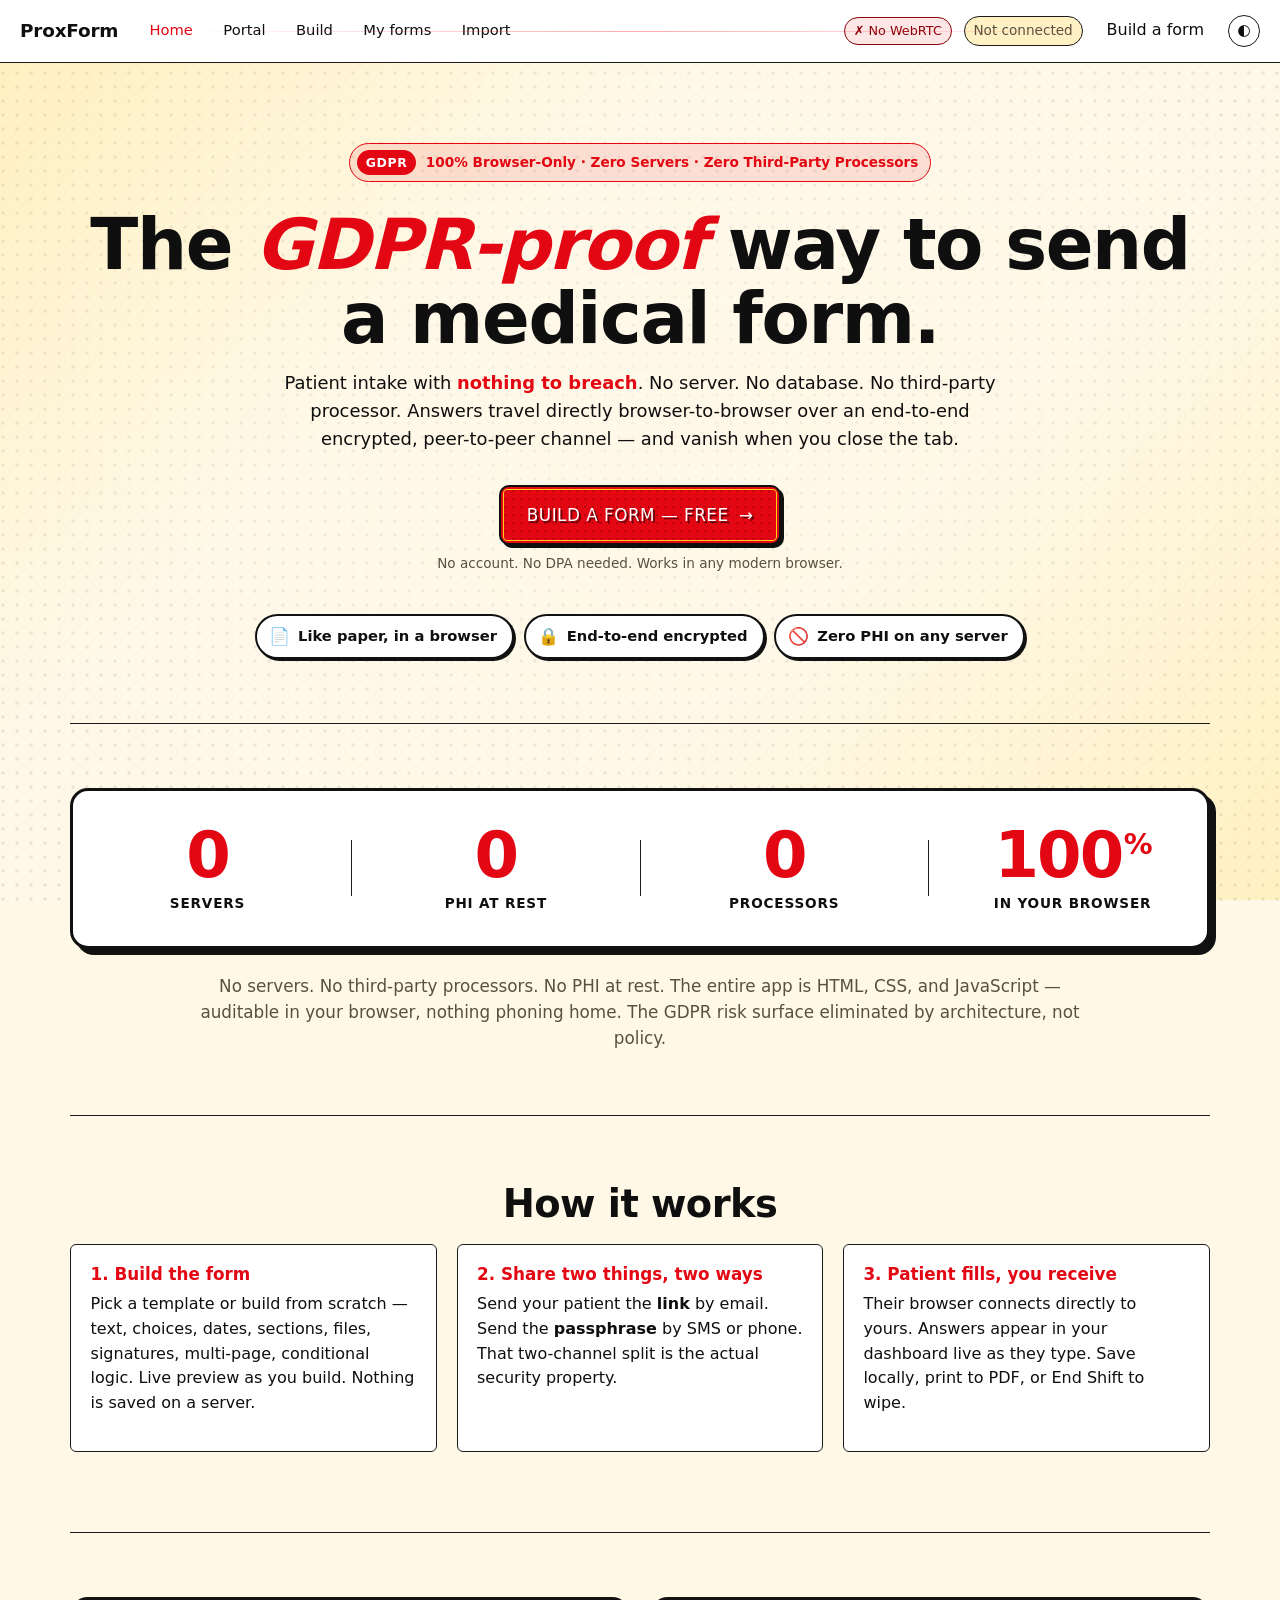
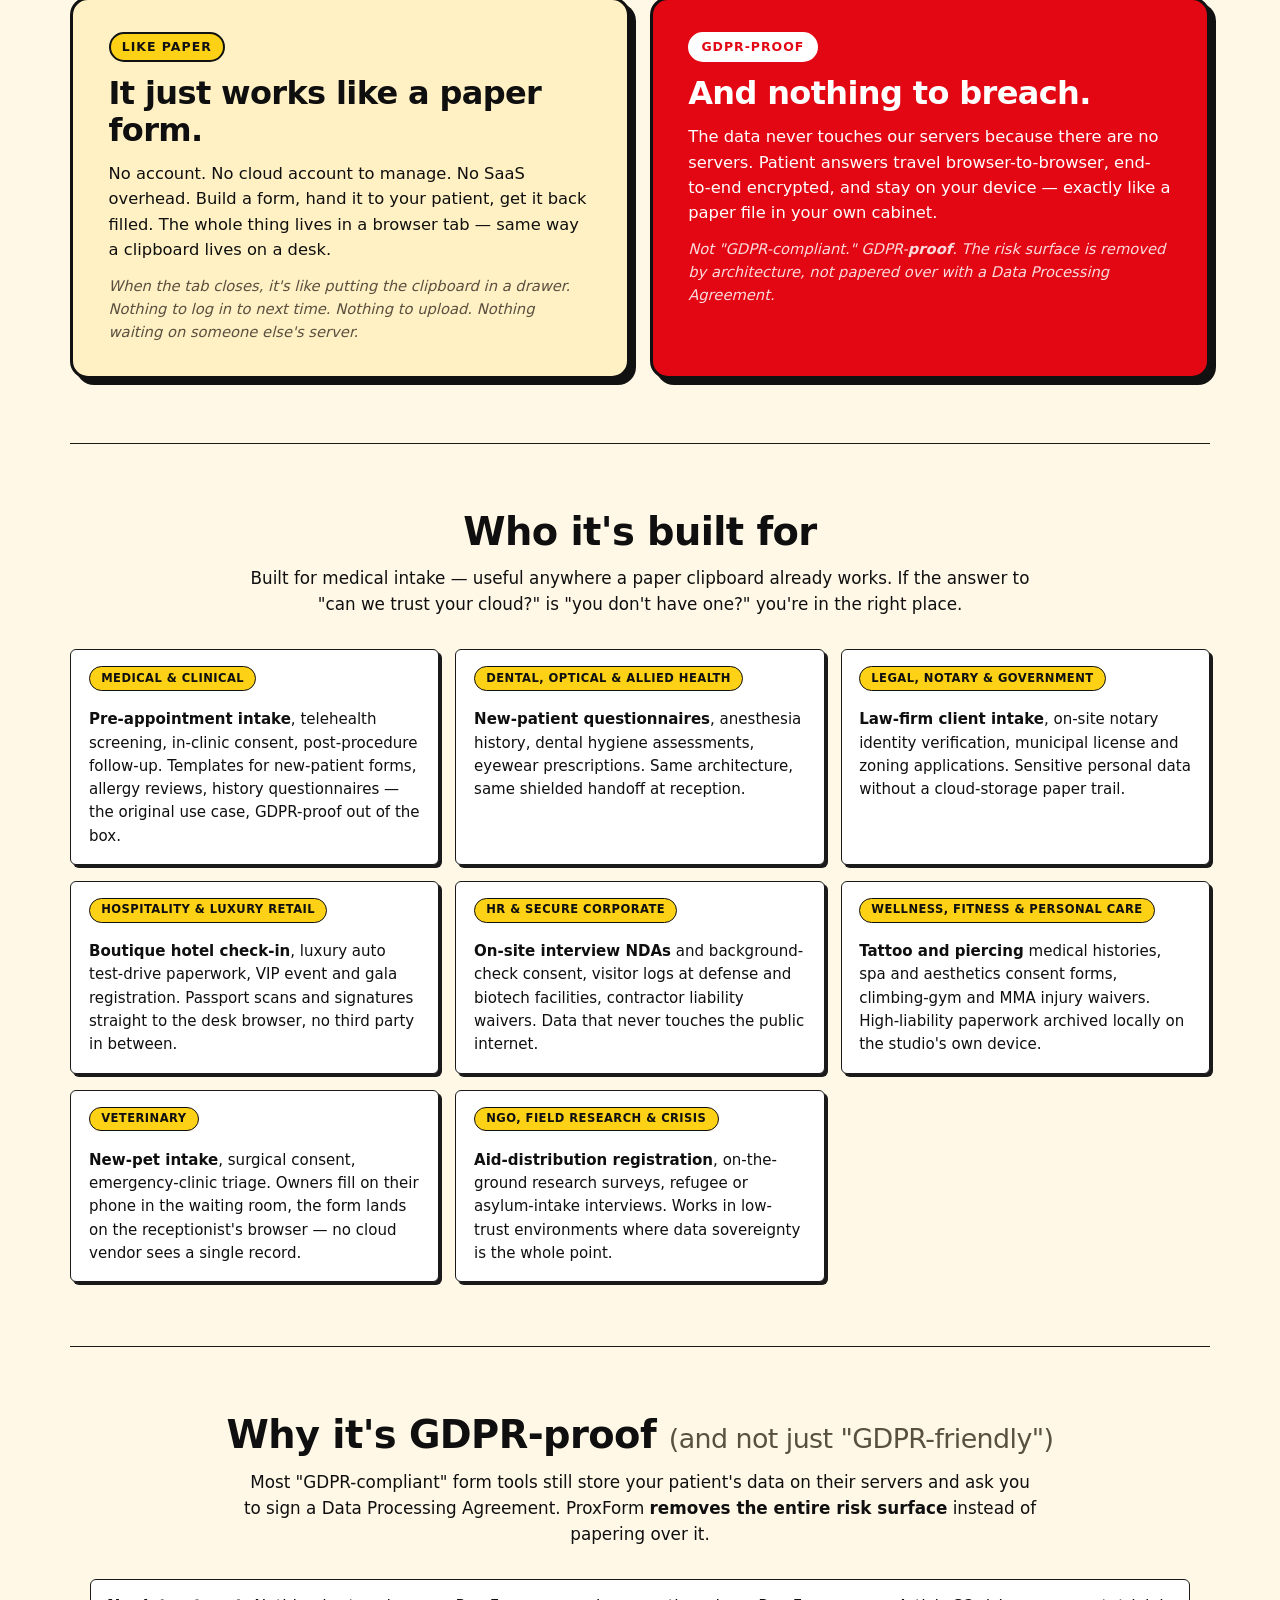
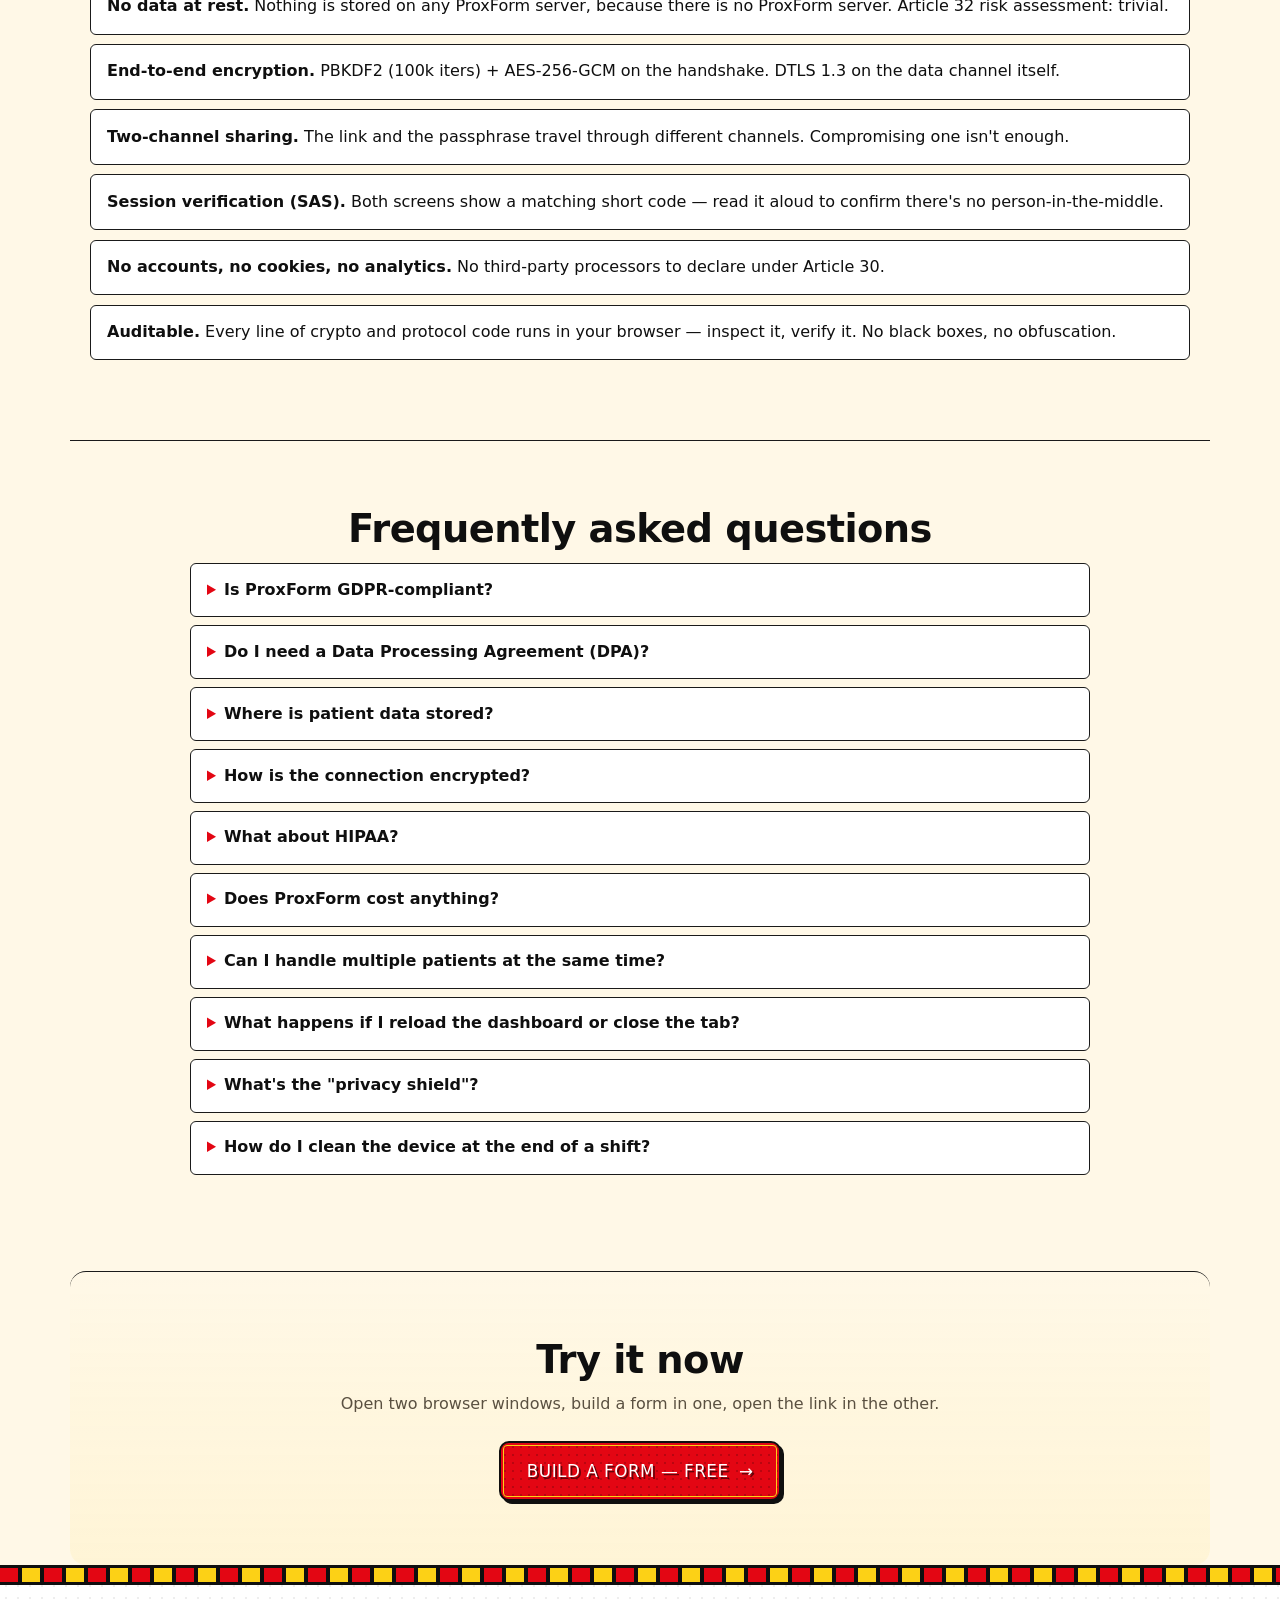
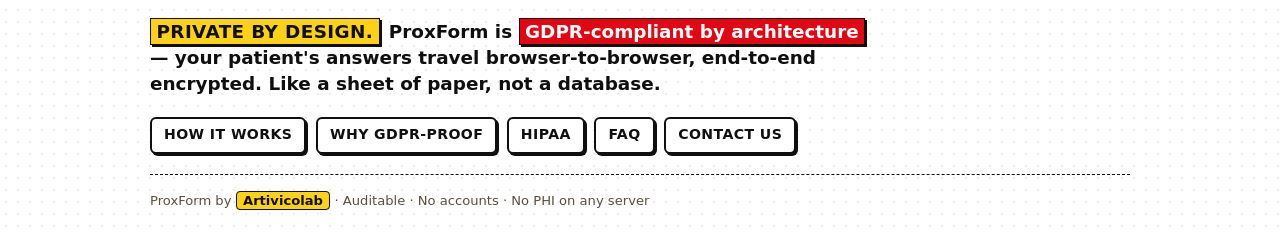
==== commit a9fbfb32: "Add HIPAA support and related documentation - Introduced a new HIPAA page (hipaa.html) detailing Pro" ====
--- a/index.html
+++ b/index.html
@@ -45,6 +45,14 @@
       "End-to-end encrypted (PBKDF2 + AES-GCM, DTLS 1.3)",
       "Two-channel out-of-band passphrase sharing",
       "Session verification (SAS) to defend against MITM",
+      "Multi-session dashboard with DMV-ticket queueing",
+      "Auto privacy shield masks PHI after idle (30 s — 5 min)",
+      "End-shift wipe clears every patient record in one click",
+      "Sessions survive tab switches and page reloads",
+      "5 industry templates (medical, legal, hospitality, HR, wellness)",
+      "Conditional logic, multi-page forms, file/photo/signature fields",
+      "Paper-style PDF export with patient answers inline",
+      "YAML and JSON import-export",
       "No accounts, no cookies, no analytics"
     ]
   }
@@ -92,7 +100,7 @@
         "name": "What about HIPAA?",
         "acceptedAnswer": {
           "@type": "Answer",
-          "text": "ProxForm is designed around GDPR principles. HIPAA is a separate US regulatory framework with its own requirements (BAAs, audit logs, etc.). The same zero-data-at-rest architecture is favorable under HIPAA too, but we do not market ProxForm as a HIPAA-compliant solution."
+          "text": "ProxForm is not marketed as a HIPAA-compliant SaaS because under HIPAA's conduit exception we are not a Business Associate — patient data never touches Artivicolab infrastructure. The covered entity (clinic) remains responsible for their HIPAA program. Full details, including a HIPAA Security Rule technical-safeguards mapping, are at /hipaa.html."
         }
       },
       {
@@ -138,32 +146,28 @@
         <a class="primary big" href="/app.html#/build">Build a form — free <span class="arrow">→</span></a>
       </div>
       <p class="micro">No account. No DPA needed. Works in any modern browser.</p>
+
+      <ul class="trust-strip" aria-label="Key guarantees">
+        <li><span class="trust-mark">📄</span><span>Like paper, in a browser</span></li>
+        <li><span class="trust-mark">🔒</span><span>End-to-end encrypted</span></li>
+        <li><span class="trust-mark">🚫</span><span>Zero PHI on any server</span></li>
+      </ul>
     </section>
 
     <section class="gdpr-pillars">
       <h2 class="visually-hidden">GDPR by architecture</h2>
-      <div class="pillar-grid">
-        <div class="pillar">
-          <div class="pillar-num">0</div>
-          <div class="pillar-label">Servers</div>
-          <p>Nothing of yours runs on our infrastructure — because there is no infrastructure.</p>
-        </div>
-        <div class="pillar">
-          <div class="pillar-num">0</div>
-          <div class="pillar-label">PHI on our servers</div>
-          <p>We have no servers, so we can't hold patient data. Submissions live only on the clinician's own device — like a paper file in their cabinet.</p>
-        </div>
-        <div class="pillar">
-          <div class="pillar-num">0</div>
-          <div class="pillar-label">Processors</div>
-          <p>No backend, no logging, no email server. Patient data never touches a third party.</p>
-        </div>
-        <div class="pillar">
-          <div class="pillar-num">100<span class="pct">%</span></div>
-          <div class="pillar-label">In your browser</div>
-          <p>The whole app is HTML, CSS, and JavaScript — auditable in your browser. No hidden backend, nothing phoning home.</p>
-        </div>
-      </div>
+      <div class="stats-banner">
+        <div class="stat"><div class="stat-num">0</div><div class="stat-label">Servers</div></div>
+        <div class="stat-sep" aria-hidden="true"></div>
+        <div class="stat"><div class="stat-num">0</div><div class="stat-label">PHI&nbsp;at&nbsp;rest</div></div>
+        <div class="stat-sep" aria-hidden="true"></div>
+        <div class="stat"><div class="stat-num">0</div><div class="stat-label">Processors</div></div>
+        <div class="stat-sep" aria-hidden="true"></div>
+        <div class="stat"><div class="stat-num">100<span class="pct">%</span></div><div class="stat-label">In&nbsp;your&nbsp;browser</div></div>
+      </div>
+      <p class="pillar-tagline">
+        No servers. No third-party processors. No PHI at rest. The entire app is HTML, CSS, and JavaScript — auditable in your browser, nothing phoning home. The GDPR risk surface eliminated by architecture, not policy.
+      </p>
     </section>
 
     <section id="how" class="how">
@@ -171,7 +175,7 @@
       <ol class="how-steps">
         <li>
           <h3>1. Build the form</h3>
-          <p>Add the questions you need — text, choices, dates, sections. Live preview as you build. Nothing is saved on a server.</p>
+          <p>Pick a template or build from scratch — text, choices, dates, sections, files, signatures, multi-page, conditional logic. Live preview as you build. Nothing is saved on a server.</p>
         </li>
         <li>
           <h3>2. Share two things, two ways</h3>
@@ -179,34 +183,63 @@
         </li>
         <li>
           <h3>3. Patient fills, you receive</h3>
-          <p>Their browser connects directly to yours. Answers appear in your tab live as they type. Save locally if you want a copy.</p>
+          <p>Their browser connects directly to yours. Answers appear in your dashboard live as they type. Save locally, print to PDF, or End Shift to wipe.</p>
         </li>
       </ol>
     </section>
 
+    <section id="pitch" class="pitch">
+      <div class="pitch-grid">
+        <div class="pitch-card pitch-paper">
+          <div class="pitch-tag">Like paper</div>
+          <h2>It just works like a paper form.</h2>
+          <p>No account. No cloud account to manage. No SaaS overhead. Build a form, hand it to your patient, get it back filled. The whole thing lives in a browser tab — same way a clipboard lives on a desk.</p>
+          <p class="pitch-aside">When the tab closes, it's like putting the clipboard in a drawer. Nothing to log in to next time. Nothing to upload. Nothing waiting on someone else's server.</p>
+        </div>
+        <div class="pitch-card pitch-gdpr">
+          <div class="pitch-tag">GDPR-proof</div>
+          <h2>And nothing to breach.</h2>
+          <p>The data never touches our servers because there are no servers. Patient answers travel browser-to-browser, end-to-end encrypted, and stay on your device — exactly like a paper file in your own cabinet.</p>
+          <p class="pitch-aside">Not "GDPR-compliant." GDPR-<em>proof</em>. The risk surface is removed by architecture, not papered over with a Data Processing Agreement.</p>
+        </div>
+      </div>
+    </section>
+
     <section id="who" class="who">
-      <h2>Built for medical — useful anywhere intake stays private</h2>
-      <p class="why-lede">The same zero-data-at-rest architecture earns its keep in any industry where the question isn't "can we trust your servers?" but "do you even have any?"</p>
+      <h2>Who it's built for</h2>
+      <p class="why-lede">Built for medical intake — useful anywhere a paper clipboard already works. If the answer to "can we trust your cloud?" is "you don't have one?" you're in the right place.</p>
       <div class="who-grid">
         <div class="who-card">
           <div class="who-tag">Medical &amp; Clinical</div>
-          <p>Patient intake, pre-appointment questionnaires, telehealth screening, in-clinic consent forms — the original use case.</p>
+          <p><strong>Pre-appointment intake</strong>, telehealth screening, in-clinic consent, post-procedure follow-up. Templates for new-patient forms, allergy reviews, history questionnaires — the original use case, GDPR-proof out of the box.</p>
+        </div>
+        <div class="who-card">
+          <div class="who-tag">Dental, Optical &amp; Allied Health</div>
+          <p><strong>New-patient questionnaires</strong>, anesthesia history, dental hygiene assessments, eyewear prescriptions. Same architecture, same shielded handoff at reception.</p>
         </div>
         <div class="who-card">
           <div class="who-tag">Legal, Notary &amp; Government</div>
-          <p>Law-firm client intake, on-site notary identity verification, municipal license and zoning applications — sensitive personal data without a cloud-storage paper trail.</p>
+          <p><strong>Law-firm client intake</strong>, on-site notary identity verification, municipal license and zoning applications. Sensitive personal data without a cloud-storage paper trail.</p>
         </div>
         <div class="who-card">
           <div class="who-tag">Hospitality &amp; Luxury Retail</div>
-          <p>Boutique hotel check-in, luxury auto test-drive paperwork, VIP event and gala registration — passport scans and signatures straight to the desk browser, no third party in between.</p>
+          <p><strong>Boutique hotel check-in</strong>, luxury auto test-drive paperwork, VIP event and gala registration. Passport scans and signatures straight to the desk browser, no third party in between.</p>
         </div>
         <div class="who-card">
           <div class="who-tag">HR &amp; Secure Corporate</div>
-          <p>On-site interview NDAs and background-check consent, visitor logs at defense and biotech facilities, contractor liability waivers — data that never touches the public internet.</p>
+          <p><strong>On-site interview NDAs</strong> and background-check consent, visitor logs at defense and biotech facilities, contractor liability waivers. Data that never touches the public internet.</p>
         </div>
         <div class="who-card">
           <div class="who-tag">Wellness, Fitness &amp; Personal Care</div>
-          <p>Tattoo and piercing medical histories, spa and aesthetics consent forms, climbing-gym and MMA injury waivers — high-liability paperwork archived locally on the studio's own device.</p>
+          <p><strong>Tattoo and piercing</strong> medical histories, spa and aesthetics consent forms, climbing-gym and MMA injury waivers. High-liability paperwork archived locally on the studio's own device.</p>
+        </div>
+        <div class="who-card">
+          <div class="who-tag">Veterinary</div>
+          <p><strong>New-pet intake</strong>, surgical consent, emergency-clinic triage. Owners fill on their phone in the waiting room, the form lands on the receptionist's browser — no cloud vendor sees a single record.</p>
+        </div>
+        <div class="who-card">
+          <div class="who-tag">NGO, Field Research &amp; Crisis</div>
+          <p><strong>Aid-distribution registration</strong>, on-the-ground research surveys, refugee or asylum-intake interviews. Works in low-trust environments where data sovereignty is the whole point.</p>
         </div>
       </div>
     </section>
@@ -244,11 +277,27 @@
       </details>
       <details>
         <summary>What about HIPAA?</summary>
-        <p>ProxForm is designed around GDPR principles. HIPAA is a separate US framework with its own requirements (BAAs, audit logs). The same zero-data-at-rest architecture is favorable under HIPAA, but we do not market ProxForm as a HIPAA-compliant solution.</p>
+        <p>Under HIPAA's <strong>conduit exception</strong>, Artivicolab is not a Business Associate — patient data never touches our infrastructure, so we have no persistent access to PHI. The clinic remains the covered entity for the data it collects through ProxForm. We don't market ProxForm as "HIPAA-compliant SaaS" because that label assumes a relationship that doesn't exist here. <a href="/hipaa.html">Full HIPAA position, including a Security Rule technical-safeguards mapping →</a></p>
       </details>
       <details>
         <summary>Does ProxForm cost anything?</summary>
         <p>ProxForm runs entirely in your browser with no accounts and no analytics. Pricing for clinical use will be announced — early users can contact Artivicolab for access.</p>
+      </details>
+      <details>
+        <summary>Can I handle multiple patients at the same time?</summary>
+        <p>Yes. The Portal supports parallel sessions — fire as many invites as you need, each lands as its own card in a first-come queue with a DMV-style ticket label (1A, 2A, …). Replies trickle back independently. Live previews stream into their own cards as patients type.</p>
+      </details>
+      <details>
+        <summary>What happens if I reload the dashboard or close the tab?</summary>
+        <p>Active invites are remembered as <em>dormant</em> cards in the next session. The previous WebRTC connection is dead (no JS can survive a reload), but clicking <em>Reopen</em> mints a fresh link + passphrase under the same session ID. If the patient was mid-fill, their draft auto-restores when they open the new link.</p>
+      </details>
+      <details>
+        <summary>What's the "privacy shield"?</summary>
+        <p>Two automatic layers: (1) every patient name on the Portal blurs to <code>***</code> by default — hover to peek or click <em>Show</em> to unlock for a few minutes; (2) inside a submission, every answer auto-masks with <code>***</code> after 30 s – 5 min of inactivity (configurable, never off). It's the "data at rest, on your own screen" defense — designed for shared clinic devices.</p>
+      </details>
+      <details>
+        <summary>How do I clean the device at the end of a shift?</summary>
+        <p>One button on the Portal: <em>End shift — wipe patient data</em>. Confirms with an explicit warning, then deletes every submission, every dormant invite, every patient draft. Your form templates and your shield/theme preferences stay. Next person at the device starts at ticket 1A on a clean inbox.</p>
       </details>
     </section>
 
@@ -265,6 +314,7 @@
       <nav class="footer-nav">
         <a href="/#how">How it works</a>
         <a href="/gdpr.html">Why GDPR-proof</a>
+        <a href="/hipaa.html">HIPAA</a>
         <a href="/#faq">FAQ</a>
         <button id="contact-btn" type="button" class="link-btn">Contact us</button>
       </nav>
--- a/css/style.css
+++ b/css/style.css
@@ -428,15 +428,89 @@
   display: grid; gap: 0.85rem; margin-top: 1.25rem;
   grid-template-columns: repeat(auto-fill, minmax(260px, 1fr));
 }
-/* Submissions render newest-first as a vertical log — easier to scan for
-   hospital staff watching tickets land in real time than a side-by-side
-   grid. Keeps the .forms-list card chrome, just stacks the cards. */
+/* Submissions render oldest-first as a vertical log — first-come-first-
+   serve queue ordering, easier to scan for hospital staff watching tickets
+   land in real time than a side-by-side grid. */
 #submissions-list {
   grid-template-columns: 1fr;
+  gap: 0.55rem;
+}
+#submissions-list .form-card.submission-card {
+  /* Tighter padding — every card should fit on one row on wide screens. */
+  padding: 0.7rem 1rem;
 }
 #submissions-list .form-card .row {
-  margin-top: 0.4rem;
-}
+  margin-top: 0;
+  justify-content: flex-start;
+}
+
+/* Single-row card layout: name+meta on the left, action buttons on the
+   right, both vertically centred. Wraps to a stacked layout below 720px. */
+.submission-card .sub-card-row {
+  display: flex;
+  align-items: center;
+  gap: 1.2rem;
+  flex-wrap: wrap;
+}
+.submission-card .sub-card-info {
+  flex: 1 1 360px;
+  min-width: 0;
+}
+.submission-card .sub-card-actions {
+  flex: 0 0 auto;
+  margin: 0;
+}
+
+/* Patient name as the hero — big enough to read from across the room
+   without leaning in. Meta line under it carries elapsed/ticket/form/date
+   in one compact row. */
+.submission-card .sub-hero-name {
+  font-size: 1.7rem;
+  font-weight: 800;
+  line-height: 1.1;
+  margin: 0;
+  color: var(--text);
+  letter-spacing: -0.4px;
+  word-break: break-word;
+}
+.submission-card .sub-hero-sub {
+  margin-top: 0.15rem;
+  font-size: 0.88rem;
+  color: var(--text);
+  line-height: 1.35;
+}
+.submission-card .sub-hero-sub .elapsed {
+  font-size: 0.9rem;
+  padding: 0 0.4rem;
+}
+/* Old h3 + old meta lines are gone — the hero handles everything. */
+.submission-card > h3,
+.submission-card .sub-meta-line { display: none; }
+
+@media (max-width: 720px) {
+  .submission-card .sub-card-row { flex-direction: column; align-items: stretch; gap: 0.5rem; }
+  .submission-card .sub-card-actions { flex-wrap: wrap; }
+}
+
+/* Name shield: replace the patient name with asterisks via ::before so no
+   bytes of the real string ever land in the rendered DOM until the card is
+   hovered or unlocked. Reveal on hover (peek-without-state) OR when the
+   card has .revealed (Show-name click). Anonymous submissions render the
+   ticket directly and skip the shield. */
+.shielded-name {
+  user-select: none;
+  cursor: pointer;
+  letter-spacing: 0.15em;
+}
+.shielded-name::before { content: '*********'; }
+.submission-card:hover .shielded-name,
+.submission-card.revealed .shielded-name {
+  user-select: text;
+  cursor: auto;
+  letter-spacing: -0.4px;
+}
+.submission-card:hover .shielded-name::before,
+.submission-card.revealed .shielded-name::before { content: attr(data-real); }
 /* Elapsed-time badges — loud so hospital staff can scan the column for
    anything stale at a glance. Color comes from the theme accent so it
    reads as a primary signal, not a date. */
@@ -1782,20 +1856,17 @@
   color: var(--text, #111);
 }
 
-/* Shielded container: blur every answer cell, dim the labels. Pointer
-   events stay alive so the overlay can capture the unshield click. */
+/* Shielded container: answer text is swapped out for '***' in JS; labels
+   stay readable but dimmed so the form structure remains visible. The
+   overlay sits on top and captures the unshield click. */
 .prox-shielded { position: relative; }
-.prox-shielded .intake-cell .intake-answer,
-.prox-shielded .intake-answer,
-.prox-shielded input,
-.prox-shielded textarea,
-.prox-shielded .intake-num,
-.prox-shielded .file-thumb {
-  filter: blur(7px);
+.prox-shielded .intake-label { color: var(--muted, #666); }
+.prox-shielded .prox-mask {
+  font-weight: 700;
+  letter-spacing: 0.25em;
+  color: var(--muted, #777);
   user-select: none;
-  pointer-events: none;
-}
-.prox-shielded .intake-label { color: var(--muted, #666); }
+}
 
 .prox-shield-overlay {
   position: absolute;
@@ -1952,11 +2023,252 @@
       rgba(20, 17, 10, 0.22) 50%,
       rgba(20, 17, 10, 0.00) 85%);
 }
+/* Home page layout — a comfortable 1400px column on desktop, full-bleed on
+   mobile, with the hero and CTA bands stretching edge-to-edge for visual
+   rhythm. The container width is sized for landing-page reading + showing
+   off cards: not so narrow it feels squeezed (the old 980px), not so wide
+   it looks like a spreadsheet. Sections inside main flow vertically with
+   strong padding rhythm; alternating subtle tints break visual monotony
+   without resorting to a separate band element per section. */
 body.home-page main {
-  max-width: 980px;
-  margin: 0 auto;
-  padding: 0 1.25rem 4rem;
-}
+  width: 100% !important;
+  max-width: min(95vw, 1500px) !important;
+  margin: 0 auto !important;
+  padding: 0 clamp(1.25rem, 3vw, 2.5rem) 0 !important;
+  box-sizing: border-box;
+}
+
+/* Section rhythm — generous vertical padding so each topic gets room to
+   breathe instead of cramming. Every other section gets a subtle tint
+   (with negative margin trick) so they alternate across the page. */
+body.home-page main > section {
+  padding: 4rem 0;
+  border-top: none;
+}
+body.home-page main > section.hero { padding-top: 5rem; }
+body.home-page main > section + section { border-top: 1px solid var(--border); }
+
+/* Hero — centered text block, bigger headline, more breathing room. */
+.home-page .hero {
+  text-align: center;
+}
+.home-page .hero h1 {
+  font-size: clamp(2.4rem, 6vw, 4.4rem);
+  line-height: 1.05;
+  letter-spacing: -0.02em;
+  margin: 0.4rem auto 0.8rem;
+  max-width: 1100px;
+}
+.home-page .hero .lede {
+  max-width: 760px;
+  margin: 0 auto 1.5rem;
+  font-size: clamp(1.05rem, 1.4vw, 1.25rem);
+}
+.home-page .hero-cta { margin-top: 2rem; }
+
+/* Trust strip under the hero — five small chips that summarize the value
+   prop in one scannable line. Wraps to two rows on narrow screens. */
+.home-page .trust-strip {
+  list-style: none;
+  padding: 0;
+  margin: 2.5rem auto 0;
+  display: flex;
+  flex-wrap: wrap;
+  justify-content: center;
+  gap: 0.6rem;
+  max-width: 1100px;
+}
+.home-page .trust-strip li {
+  display: inline-flex;
+  align-items: center;
+  gap: 0.5rem;
+  background: var(--surface);
+  border: 2px solid var(--ink, #111);
+  border-radius: 999px;
+  padding: 0.45rem 0.95rem 0.45rem 0.75rem;
+  font-size: 0.92rem;
+  font-weight: 600;
+  box-shadow: 2px 2px 0 var(--ink, #111);
+}
+.home-page .trust-strip .trust-mark { font-size: 1.05rem; }
+
+/* Section headings — consistent, slightly oversized for landing-page feel. */
+.home-page main > section > h2 {
+  font-size: clamp(1.8rem, 3vw, 2.4rem);
+  letter-spacing: -0.015em;
+  margin-bottom: 0.6rem;
+  text-align: center;
+}
+.home-page main > section > .why-lede {
+  text-align: center;
+  margin-left: auto;
+  margin-right: auto;
+  max-width: 800px;
+  margin-bottom: 2rem;
+}
+.home-page .faq details { max-width: 900px; margin-left: auto; margin-right: auto; }
+.home-page .why-list    { max-width: 1100px; margin-left: auto; margin-right: auto; }
+
+/* GDPR stats banner — replaces the old 4-card pillar grid. One horizontal
+   row of bold numbers separated by hairline dividers, with a single
+   descriptive sentence below. Reads "0 / 0 / 0 / 100%" in one glance
+   instead of asking the eye to scan through four narrow body-text cards. */
+.home-page .stats-banner {
+  display: flex;
+  align-items: center;
+  justify-content: space-around;
+  gap: clamp(0.5rem, 2vw, 2rem);
+  padding: 2rem 1rem;
+  background: var(--surface);
+  border: 3px solid var(--ink, #111);
+  border-radius: 18px;
+  box-shadow: 6px 6px 0 var(--ink, #111);
+  flex-wrap: wrap;
+}
+.home-page .stat {
+  text-align: center;
+  flex: 1 1 130px;
+  min-width: 130px;
+}
+.home-page .stat-num {
+  font-size: clamp(2.6rem, 5vw, 4rem);
+  font-weight: 800;
+  color: var(--primary);
+  line-height: 1;
+  letter-spacing: -0.03em;
+}
+.home-page .stat-num .pct { font-size: 0.45em; vertical-align: super; margin-left: 0.05em; }
+.home-page .stat-label {
+  font-weight: 700;
+  text-transform: uppercase;
+  letter-spacing: 0.06em;
+  font-size: 0.85rem;
+  margin-top: 0.4rem;
+  color: var(--text);
+}
+.home-page .stat-sep {
+  width: 1px;
+  height: 56px;
+  background: var(--border);
+}
+@media (max-width: 720px) {
+  .home-page .stat-sep { display: none; }
+}
+.home-page .pillar-tagline {
+  text-align: center;
+  max-width: 880px;
+  margin: 1.5rem auto 0;
+  font-size: 1.05rem;
+  color: var(--muted);
+  line-height: 1.55;
+}
+
+/* Card-grid sizing — every grid auto-fits with a sensible minimum so
+   they fill the container at any width. On a 1500px container the tile
+   grid lands 5 across, who-grid 4-5 across, how-steps 3 across. */
+.home-page .who-grid {
+  grid-template-columns: repeat(auto-fit, minmax(280px, 1fr));
+  gap: 1rem;
+  margin-top: 0.5rem;
+}
+.home-page .flow-cards {
+  grid-template-columns: repeat(auto-fit, minmax(280px, 1fr));
+  gap: 1rem;
+  margin-top: 1.4rem;
+}
+.home-page .how-steps {
+  grid-template-columns: repeat(auto-fit, minmax(260px, 1fr));
+  gap: 1.25rem;
+}
+
+/* Two-card pitch — the entire selling proposition in one section. Left
+   card frames "like paper" (warm/cream), right card frames "GDPR-proof"
+   (red/accent). They stand alone, taller than other cards on the page,
+   so this is visually the loudest section after the hero. */
+.home-page .pitch-grid {
+  display: grid;
+  grid-template-columns: repeat(2, 1fr);
+  gap: 1.25rem;
+}
+@media (max-width: 900px) {
+  .home-page .pitch-grid { grid-template-columns: 1fr; }
+}
+.home-page .pitch-card {
+  border: 3px solid var(--ink, #111);
+  border-radius: 18px;
+  box-shadow: 6px 6px 0 var(--ink, #111);
+  padding: 2rem 2.2rem;
+  display: flex;
+  flex-direction: column;
+  gap: 0.8rem;
+}
+.home-page .pitch-card.pitch-paper {
+  background: var(--surface-2, #fcf7e0);
+  color: var(--text);
+}
+.home-page .pitch-card.pitch-gdpr {
+  background: var(--primary, #e30613);
+  color: #fff;
+}
+.home-page .pitch-card.pitch-gdpr .pitch-aside { color: rgba(255, 255, 255, 0.85); }
+.home-page .pitch-tag {
+  display: inline-block;
+  align-self: flex-start;
+  font-size: 0.78rem;
+  font-weight: 800;
+  letter-spacing: 0.08em;
+  text-transform: uppercase;
+  padding: 0.2rem 0.7rem;
+  border: 2px solid currentColor;
+  border-radius: 999px;
+}
+.home-page .pitch-card.pitch-paper .pitch-tag { background: var(--accent, #fcd116); color: var(--ink, #111); border-color: var(--ink, #111); }
+.home-page .pitch-card.pitch-gdpr  .pitch-tag { background: #fff; color: var(--primary, #e30613); border-color: #fff; }
+.home-page .pitch-card h2 {
+  margin: 0;
+  font-size: clamp(1.6rem, 2.5vw, 2.1rem);
+  line-height: 1.15;
+  letter-spacing: -0.02em;
+  text-align: left;
+}
+.home-page .pitch-card p {
+  margin: 0;
+  font-size: 1.02rem;
+  line-height: 1.55;
+}
+.home-page .pitch-card .pitch-aside {
+  font-size: 0.92rem;
+  font-style: italic;
+  color: var(--muted);
+}
+.home-page .pitch-card em { font-style: italic; font-weight: 700; }
+
+@media (max-width: 640px) {
+  body.home-page main > section { padding: 2.5rem 0; }
+}
+
+/* Who tag — pill stays on one line. Long labels (Hospitality & Luxury
+   Retail, Wellness/Fitness/Personal Care) shrink their font instead of
+   wrapping ugly. */
+.home-page .who-tag {
+  white-space: nowrap;
+  font-size: 0.72rem;
+  padding: 0.15rem 0.7rem;
+  max-width: 100%;
+  overflow: hidden;
+  text-overflow: ellipsis;
+}
+
+/* CTA band at the bottom — visually distinct so the final call-to-action
+   doesn't blur into the FAQ above it. */
+.home-page .cta {
+  text-align: center;
+  background: linear-gradient(180deg, transparent 0%, rgba(252, 209, 22, 0.08) 100%);
+  border-radius: 16px;
+  margin-top: 1.5rem;
+}
+.home-page .cta h2 { margin-bottom: 0.5rem; }
+.home-page .cta p  { color: var(--muted); margin-bottom: 1.5rem; }
 
 .visually-hidden {
   position: absolute !important; width: 1px; height: 1px;
@@ -2063,6 +2375,89 @@
   grid-template-columns: repeat(auto-fit, minmax(260px, 1fr));
   margin-top: 1.25rem;
 }
+
+/* ── "What it does" feature showcase ────────────────────────────────── */
+
+.features { padding: 2.5rem 0; border-top: 1px solid var(--border); }
+.features-grid {
+  display: grid;
+  grid-template-columns: repeat(auto-fit, minmax(300px, 1fr));
+  gap: 1rem;
+  margin-top: 1.4rem;
+}
+.feature-card {
+  background: var(--surface);
+  border: 2px solid var(--ink, #111);
+  border-radius: var(--radius);
+  padding: 1.25rem 1.3rem 1.1rem;
+  box-shadow: 4px 4px 0 var(--ink, #111);
+}
+.feature-card h3 {
+  margin: 0 0 0.55rem;
+  font-size: 1.15rem;
+  display: flex;
+  align-items: baseline;
+  gap: 0.55rem;
+}
+.feature-card h3 .feature-num {
+  display: inline-block;
+  background: var(--accent, #fcd116);
+  color: var(--ink, #111);
+  font-weight: 800;
+  font-size: 0.85rem;
+  padding: 0.1rem 0.55rem;
+  border-radius: 6px;
+  border: 2px solid var(--ink, #111);
+  min-width: 1.3rem;
+  text-align: center;
+}
+.feature-card ul {
+  list-style: none;
+  padding: 0;
+  margin: 0;
+  display: flex;
+  flex-direction: column;
+  gap: 0.35rem;
+}
+.feature-card ul li {
+  position: relative;
+  padding-left: 1.1rem;
+  font-size: 0.92rem;
+  color: var(--text);
+  line-height: 1.4;
+}
+.feature-card ul li::before {
+  content: "▸";
+  position: absolute;
+  left: 0;
+  top: 0;
+  color: var(--primary, #e30613);
+  font-weight: 700;
+}
+.feature-card strong { color: var(--primary, #e30613); }
+
+/* Headline-style cards used at the bottom of the feature section to
+   surface the hospital-flow features (queue, shield, end-shift). */
+.flow-cards {
+  display: grid;
+  gap: 0.95rem;
+  margin-top: 1.4rem;
+  grid-template-columns: repeat(auto-fit, minmax(260px, 1fr));
+}
+.flow-card {
+  background: var(--accent, #fcd116);
+  color: var(--ink, #111);
+  border: 2px solid var(--ink, #111);
+  border-radius: 12px;
+  padding: 1rem 1.15rem;
+  box-shadow: 4px 4px 0 var(--ink, #111);
+}
+.flow-card h4 {
+  margin: 0 0 0.3rem;
+  font-size: 1.05rem;
+  font-weight: 800;
+}
+.flow-card p { margin: 0; font-size: 0.92rem; line-height: 1.4; }
 .who-card {
   background: var(--surface);
   border: 1.5px solid var(--border);
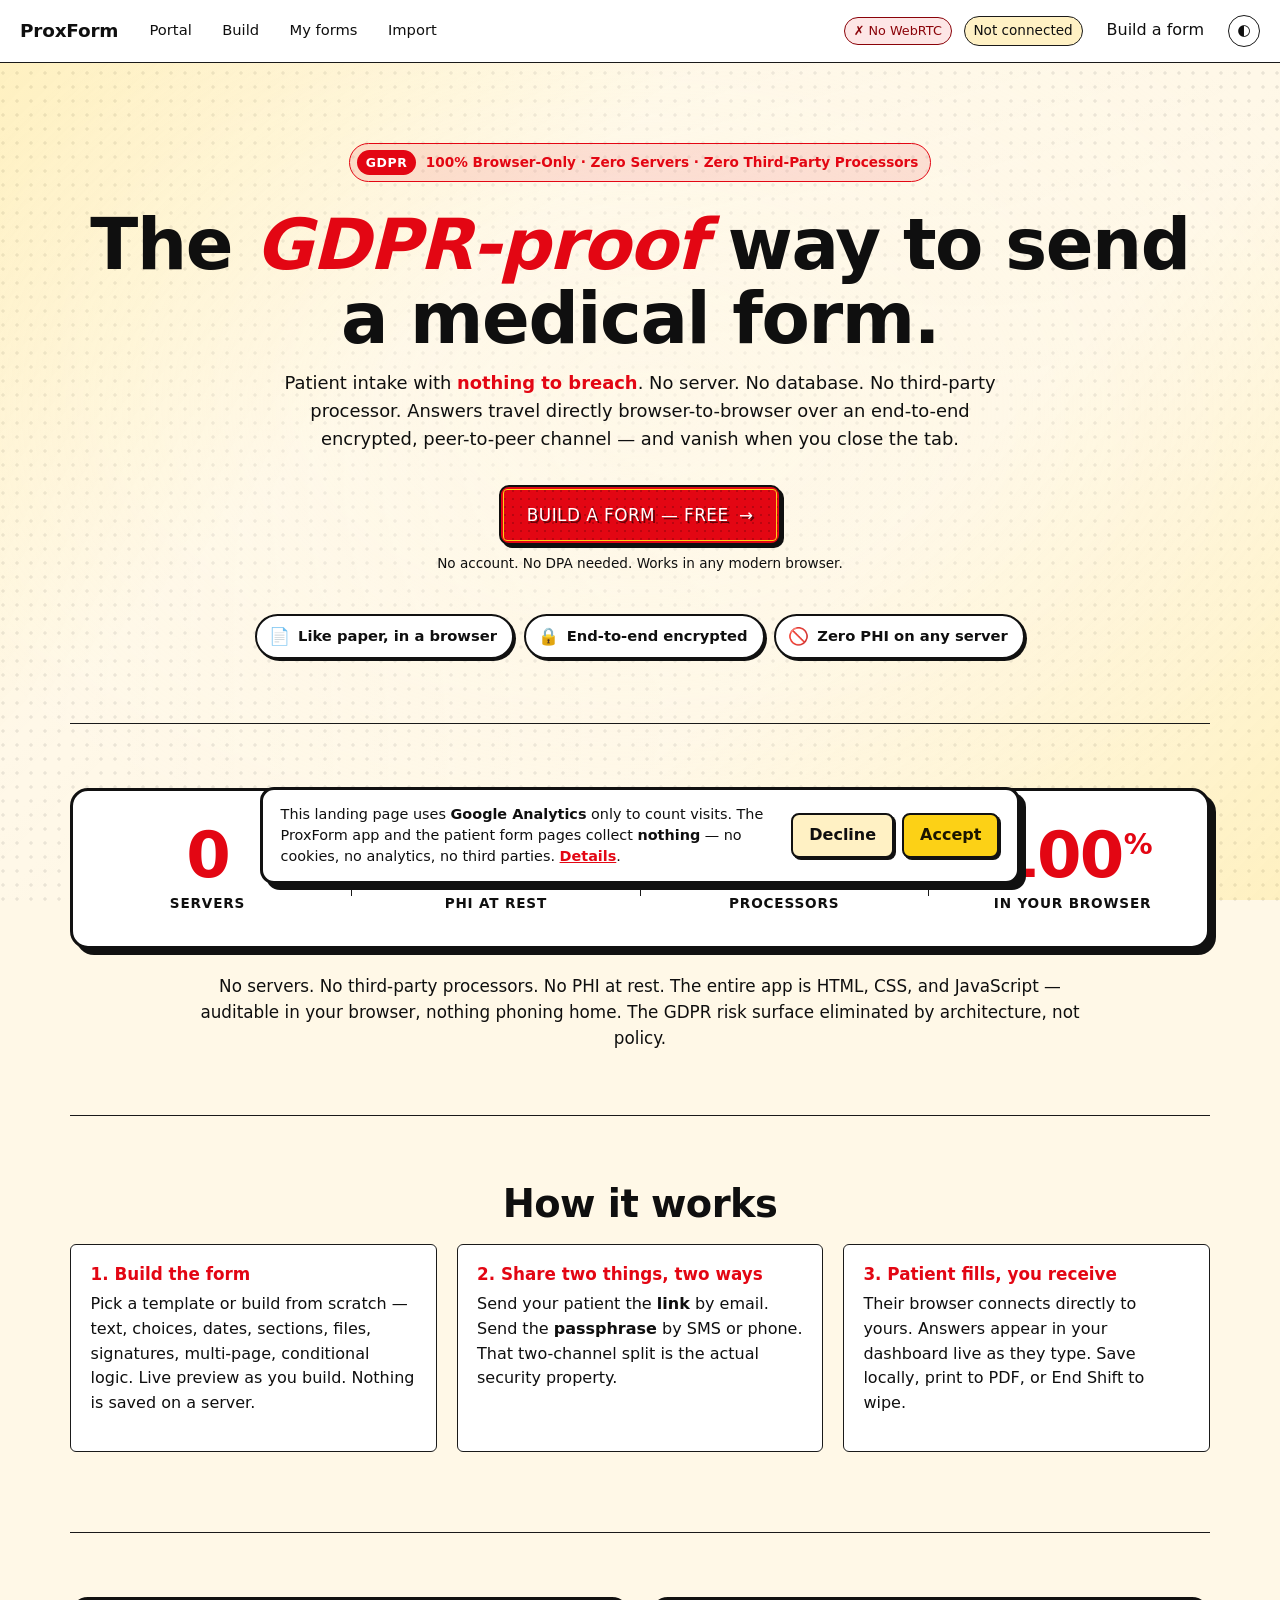
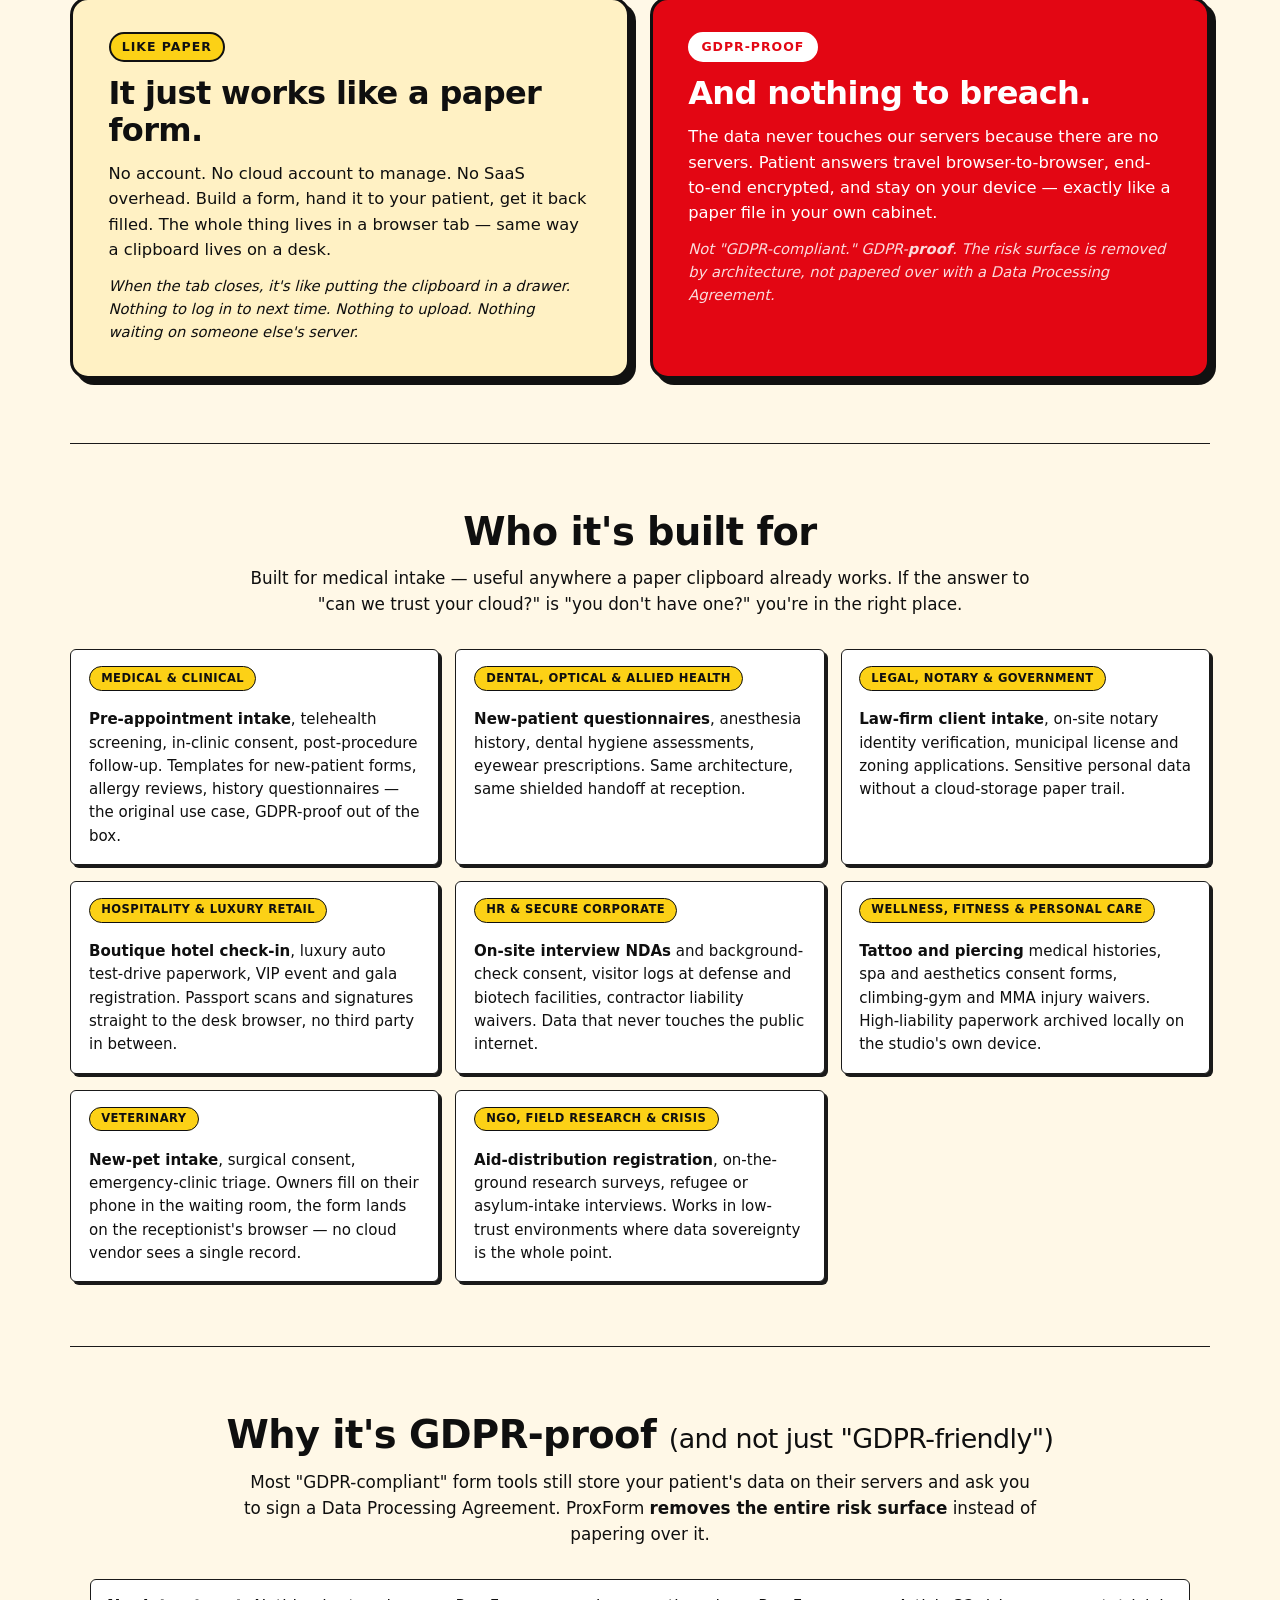
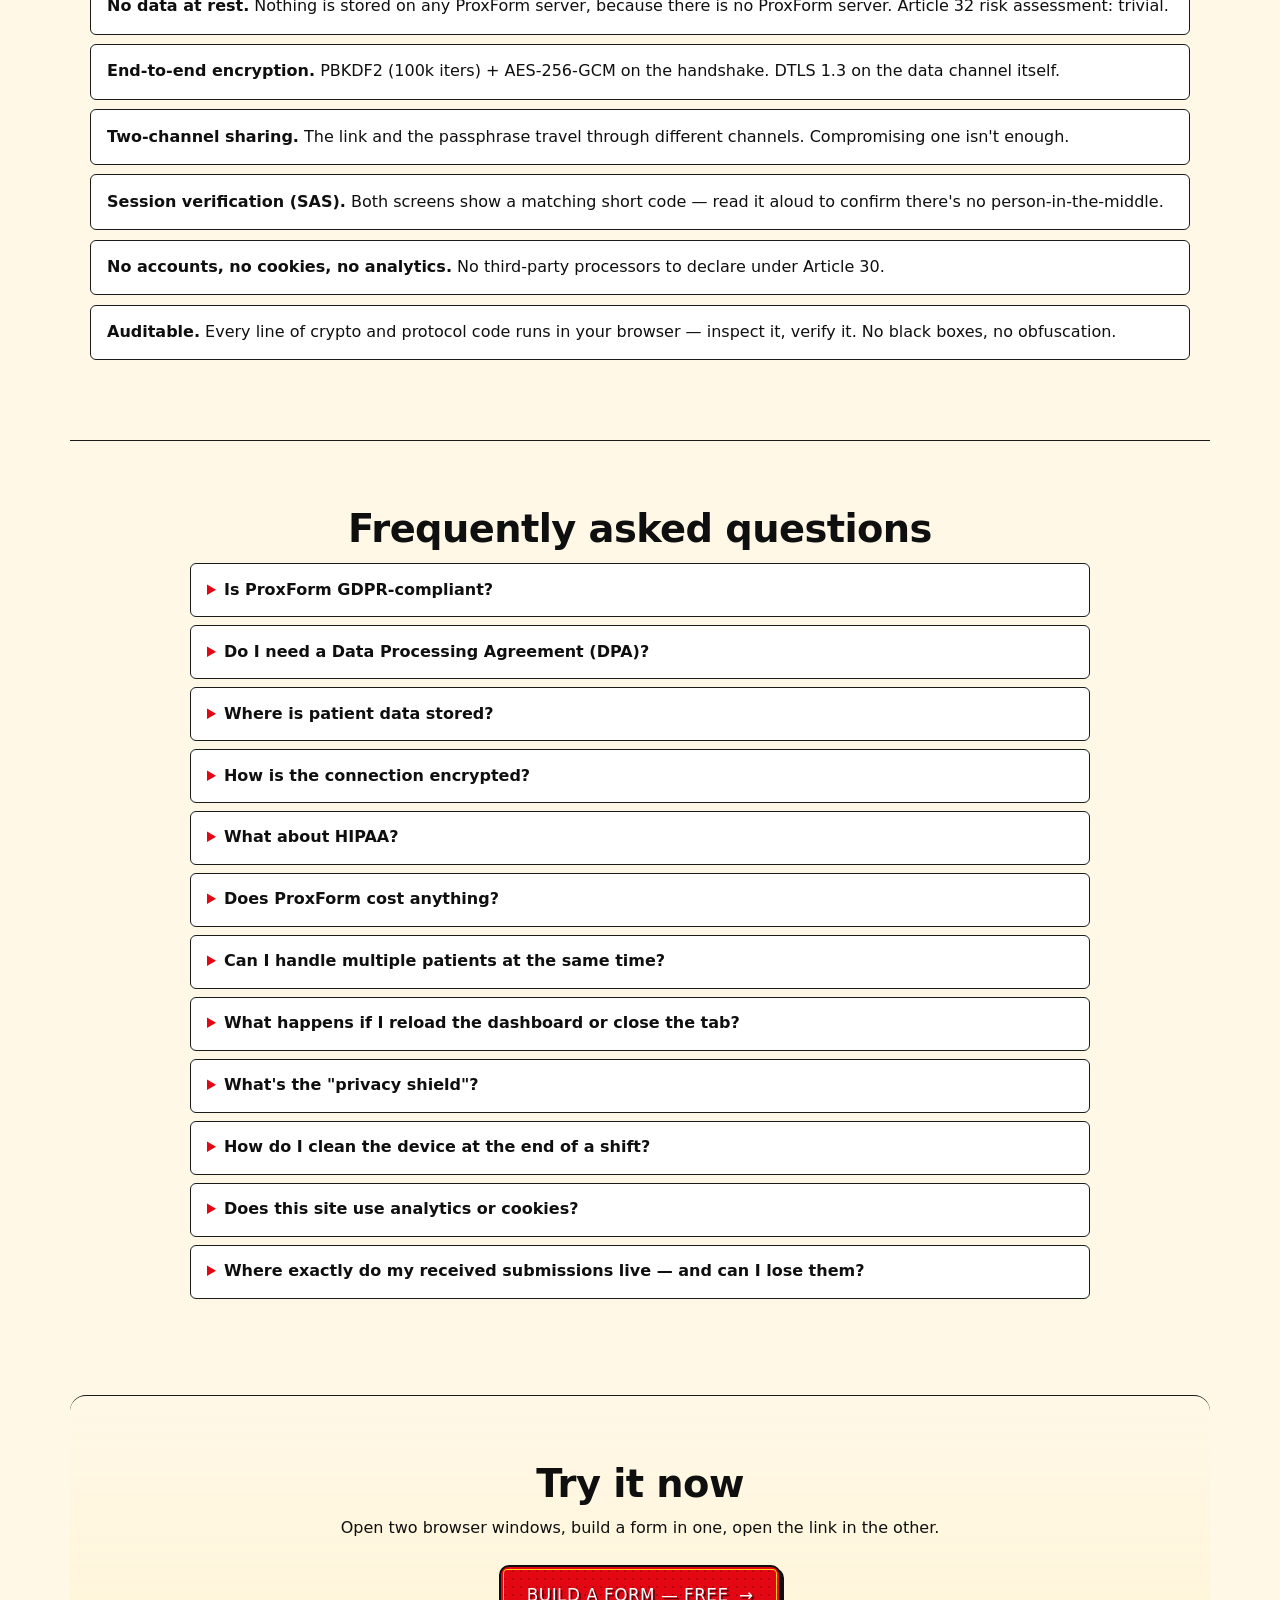
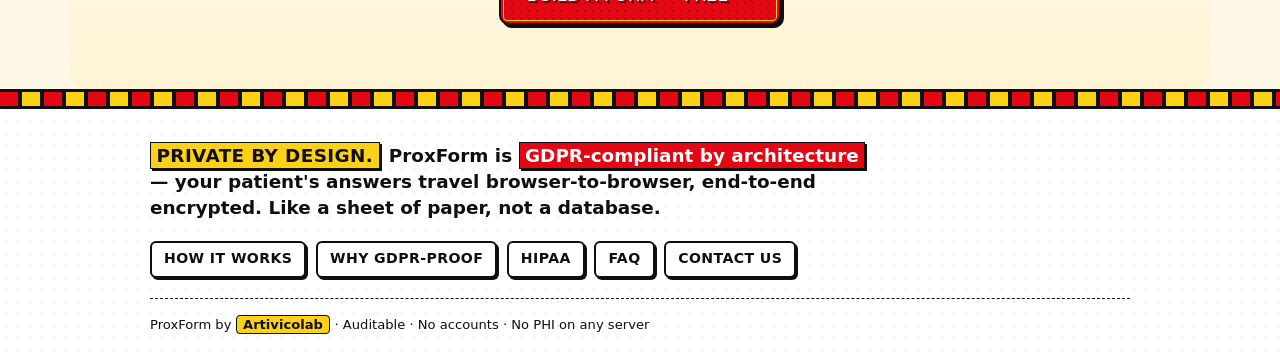
==== commit fbd28f78: "feat: Implement PWA service worker for caching and offline support on fill and landing pages chore: " ====
--- a/index.html
+++ b/index.html
@@ -30,6 +30,15 @@
   <script src="/js/footer.js?v=11" defer></script>
   <script src="/js/analytics.js?v=11" defer></script>
   <script defer>window.addEventListener('DOMContentLoaded', () => ProxNet.checkAndDisplay('net-status'));</script>
+  <script>
+    // PWA service worker — caches the landing page and assets so repeat
+    // visits load instantly. SW handles static files only; no PHI path.
+    if ('serviceWorker' in navigator) {
+      window.addEventListener('load', () => {
+        navigator.serviceWorker.register('/sw.js').catch(() => {});
+      });
+    }
+  </script>
 
   <script type="application/ld+json">
   {
@@ -53,7 +62,7 @@
       "Conditional logic, multi-page forms, file/photo/signature fields",
       "Paper-style PDF export with patient answers inline",
       "YAML and JSON import-export",
-      "No accounts, no cookies, no analytics"
+      "No accounts, no cookies, no analytics in the app or on the patient path"
     ]
   }
   </script>
@@ -109,6 +118,22 @@
         "acceptedAnswer": {
           "@type": "Answer",
           "text": "ProxForm runs entirely in your browser with no accounts and no analytics. Pricing for clinical use will be announced — early users can contact Artivicolab for access."
+        }
+      },
+      {
+        "@type": "Question",
+        "name": "Where are my received submissions stored and can I lose them?",
+        "acceptedAnswer": {
+          "@type": "Answer",
+          "text": "Received submissions are stored in your browser's local IndexedDB on that device only. There is no server copy and no cloud backup. If you clear browser data or switch device, they are gone. Export anything you need to keep via the Export JSON or Print/PDF buttons before clearing browser data."
+        }
+      },
+      {
+        "@type": "Question",
+        "name": "Does this site use analytics?",
+        "acceptedAnswer": {
+          "@type": "Answer",
+          "text": "Only this public landing page, and only with your consent. It offers Google Analytics purely to count visits, and it does not load until you click Accept on the consent banner — decline and nothing loads. The ProxForm app (builder, portal, dashboard) and the patient form page run zero analytics and zero cookies regardless of that choice; patient data never touches Google or any third party."
         }
       }
     ]
@@ -120,7 +145,6 @@
   <header class="topbar">
     <a class="brand" href="/">ProxForm</a>
     <nav class="topnav" aria-label="Primary navigation">
-      <a href="/" class="active">Home</a>
       <a href="/app.html#/received">Portal</a>
       <a href="/app.html#/build">Build</a>
       <a href="/app.html#/forms">My forms</a>
@@ -298,6 +322,14 @@
       <details>
         <summary>How do I clean the device at the end of a shift?</summary>
         <p>One button on the Portal: <em>End shift — wipe patient data</em>. Confirms with an explicit warning, then deletes every submission, every dormant invite, every patient draft. Your form templates and your shield/theme preferences stay. Next person at the device starts at ticket 1A on a clean inbox.</p>
+      </details>
+      <details>
+        <summary>Does this site use analytics or cookies?</summary>
+        <p><strong>Only this landing page, and only if you say yes.</strong> It offers Google Analytics purely to count visits — and it does <em>not</em> load until you click <em>Accept</em> on the consent banner. Decline and nothing loads, ever. The ProxForm app and the patient form page run <strong>zero analytics and zero cookies</strong> no matter what you pick here — patient data never touches Google or any third party. <a href="/gdpr.html">Full detail on the GDPR page →</a></p>
+      </details>
+      <details>
+        <summary>Where exactly do my received submissions live — and can I lose them?</summary>
+        <p>Received submissions are stored in your browser's local IndexedDB on <strong>this device only</strong>. There is no server copy and no cloud backup — that's the whole point. Consequence: if you clear your browser data, use a different browser or device, or your device is wiped, those submissions are gone. <strong>Before clearing browser data, export anything you need to keep</strong> — every submission has an <em>Export JSON</em> button, and the detail view has <em>Print / PDF</em>. Treat ProxForm submissions like a paper inbox: move the ones you need into your records system, shred the rest with End Shift.</p>
       </details>
     </section>
 
--- a/css/style.css
+++ b/css/style.css
@@ -7,7 +7,9 @@
   --surface-2: #fff1c4;
   --border: #1a1a1a;
   --text: #0f0f0f;
-  --muted: #5a5040;
+  /* No gray anywhere — secondary text is the same ink as body text.
+     Hierarchy comes from weight/size/placement, not from washed-out gray. */
+  --muted: #0f0f0f;
   --primary: #e30613;
   --primary-ink: #ffffff;
   --primary-hover: #b8040f;
@@ -20,22 +22,27 @@
   --radius: 6px;
 }
 
+/* Dark mode is intentionally black-and-white for the UI — no pink/coral.
+   The only colour is the yellow accent on filled elements (badges, flow
+   cards, the onboarding hint, the GDPR pitch card). "Primary" is therefore
+   a bright cream, so links / emphasis / buttons read as clean white-on-
+   black instead of vibrating red. */
 html[data-theme="dark"] {
   --bg: #14110a;
   --surface: #1f1a10;
   --surface-2: #2a221a;
-  --border: #fcd116;
-  --text: #fff8e1;
-  --muted: #b8a878;
-  --primary: #ff2d3a;
-  --primary-ink: #14110a;
-  --primary-hover: #ff5060;
-  --primary-dark: #c00010;
-  --primary-light: #ff6470;
-  --accent: #fcd116;
-  --stitch: #fcd116;
-  --danger: #ff8585;
-  --shadow: 2px 2px 0 rgba(252, 209, 22, 0.4);
+  --border: #4d4636;          /* neutral warm-gray frame, no yellow glare */
+  --text: #f4ecd6;
+  --muted: #f4ecd6;           /* same as text — no gray, dark mode is B&W */
+  --primary: #f6efda;         /* emphasis = bright cream, not red */
+  --primary-ink: #14110a;     /* dark text on the cream "primary" buttons */
+  --primary-hover: #ffffff;
+  --primary-dark: #cabf9f;
+  --primary-light: #ffffff;
+  --accent: #e8c34a;          /* the one colour kept — yellow fills */
+  --stitch: #e8c34a;
+  --danger: #d9745f;          /* restrained terracotta, destructive only */
+  --shadow: 2px 2px 0 rgba(232, 195, 74, 0.28);
 }
 
 * { box-sizing: border-box; }
@@ -139,8 +146,79 @@
 .topnav a:hover { background: var(--surface-2); text-decoration: none; color: var(--primary); }
 .topnav a:target,
 .topnav a.active { color: var(--primary); }
+
+/* Hamburger button — injected by theme.js, only shown on mobile. */
+.nav-toggle {
+  display: none;
+  background: var(--surface);
+  border: 2px solid var(--ink, #111);
+  border-radius: 8px;
+  font-size: 1.1rem;
+  line-height: 1;
+  padding: 0.3rem 0.6rem;
+  cursor: pointer;
+  color: var(--text);
+}
+
 @media (max-width: 640px) {
-  .topnav { display: none; }
+  /* Anchor the dropdown to the bar. The bar itself stays a clean single
+     row: brand on the left, then net-status + theme, hamburger far right. */
+  .topbar { position: relative; }
+  .brand { margin-right: auto; }            /* push the rest to the right */
+  .topbar-actions { order: 4; }
+  .nav-toggle {
+    display: inline-flex;
+    align-items: center;
+    order: 5;                               /* hamburger is the rightmost item */
+    margin-left: 0.6rem;
+  }
+
+  /* Nav is an absolute dropdown PANEL that drops below the bar and overlays
+     the page content — it does NOT push the bar's layout around (that was
+     the bug: flex-wrap made it render inline). */
+  .topnav {
+    display: none;
+    position: absolute;
+    top: 100%;
+    left: 0;
+    right: 0;
+    flex-direction: column;
+    align-items: stretch;
+    background: var(--surface);
+    border-bottom: 2px solid var(--ink, #111);
+    box-shadow: 0 10px 22px rgba(0, 0, 0, 0.14);
+    margin: 0;
+    padding: 0 1.25rem;        /* rows handle their own vertical padding */
+    gap: 0;
+    z-index: 300;
+  }
+  .topbar.nav-open .topnav { display: flex; }
+  /* Flat, edge-to-edge rows — no per-item rounding, no chip look. A hairline
+     divider sits between rows (not around them) and the active route gets a
+     left accent bar instead of a box outline. */
+  .topnav a {
+    padding: 0.95rem 0.4rem;
+    border-radius: 0;
+    border: 0;
+    border-left: 3px solid transparent;
+    font-size: 1.05rem;
+    font-weight: 600;
+    color: var(--text);
+  }
+  .topnav a + a { border-top: 1px solid var(--border); }
+  .topnav a:hover { background: var(--surface-2); }
+  .topnav a:target,
+  .topnav a.active {
+    color: var(--primary);
+    border-left-color: var(--primary);
+    background: var(--surface-2);
+  }
+
+  /* De-clutter the action cluster on a phone — the conn-status pill and
+     the redundant "Build a form" text button just crowd the bar; the nav
+     dropdown already has Build. Net-status + theme stay (quick glances). */
+  .topbar-actions .conn-status,
+  .topbar-actions .text-btn { display: none; }
 }
 
 .conn-status {
@@ -368,7 +446,7 @@
   color: var(--muted);
 }
 
-input[type="text"], input[type="number"], input[type="date"], textarea {
+input[type="text"], input[type="number"], input[type="date"], textarea, select {
   width: 100%;
   padding: 0.6rem 0.75rem;
   border: 1px solid var(--border);
@@ -377,7 +455,25 @@
   color: var(--text);
   font: inherit;
 }
-input:focus, textarea:focus {
+/* Native <select> chrome (gray box + OS arrows) doesn't match the theme.
+   Strip it and draw our own caret so it reads like every other input. */
+select {
+  -webkit-appearance: none;
+  -moz-appearance: none;
+  appearance: none;
+  padding-right: 2.2rem;
+  cursor: pointer;
+  background-image:
+    linear-gradient(45deg, transparent 50%, var(--text) 50%),
+    linear-gradient(135deg, var(--text) 50%, transparent 50%);
+  background-position:
+    calc(100% - 1.05rem) 1.05rem,
+    calc(100% - 0.75rem) 1.05rem;
+  background-size: 6px 6px, 6px 6px;
+  background-repeat: no-repeat;
+}
+select::-ms-expand { display: none; }
+input:focus, textarea:focus, select:focus {
   outline: none;
   border-color: var(--primary);
   box-shadow: 0 0 0 3px rgba(227, 6, 19, 0.25);
@@ -426,6 +522,7 @@
 
 .forms-list {
   display: grid; gap: 0.85rem; margin-top: 1.25rem;
+  align-items: start;   /* cards hug content; never stretch to fill the track */
   grid-template-columns: repeat(auto-fill, minmax(260px, 1fr));
 }
 /* Submissions render oldest-first as a vertical log — first-come-first-
@@ -439,21 +536,32 @@
   /* Tighter padding — every card should fit on one row on wide screens. */
   padding: 0.7rem 1rem;
 }
+/* Cards must hug their content height — grid items default to align:stretch,
+   which was blowing each card up to fill the tall list track and spraying a
+   huge void between the name and the buttons. */
+#submissions-list { align-items: start; }
+#submissions-list .form-card.submission-card {
+  align-self: start;
+  height: auto;
+  min-height: 0;
+}
 #submissions-list .form-card .row {
   margin-top: 0;
   justify-content: flex-start;
 }
 
-/* Single-row card layout: name+meta on the left, action buttons on the
-   right, both vertically centred. Wraps to a stacked layout below 720px. */
+/* Single clean row: name+meta on the left, action buttons on the right,
+   space-between, NO wrap on desktop (stacks only at ≤720px). info must not
+   flex-grow past the actions or it pushes them onto a second line. */
 .submission-card .sub-card-row {
   display: flex;
   align-items: center;
+  justify-content: space-between;
   gap: 1.2rem;
-  flex-wrap: wrap;
+  flex-wrap: nowrap;
 }
 .submission-card .sub-card-info {
-  flex: 1 1 360px;
+  flex: 1 1 auto;
   min-width: 0;
 }
 .submission-card .sub-card-actions {
@@ -518,9 +626,11 @@
   display: inline-block;
   font-weight: 700;
   font-size: 0.95rem;
-  color: var(--text);
+  /* Always dark text — the badge is always on a yellow ground in both
+     themes, so var(--text) (cream in dark) would be unreadable. */
+  color: #1a1500;
   background: var(--accent, #fcd116);
-  border: 2px solid var(--ink, #111);
+  border: 2px solid #1a1500;
   border-radius: 6px;
   padding: 0.05rem 0.45rem;
   margin-right: 0.25rem;
@@ -1096,22 +1206,23 @@
   letter-spacing: 0.05em;
 }
 
+/* No box here — the outer .builder-preview card is the only frame. This
+   used to add a 3rd nested rectangle (card > frame > patient-form >
+   empty-box). Now it's just a content area. Test-mode re-adds a border
+   because the attention outline is the whole point of test mode. */
 .preview-frame, .preview-card {
   position: relative;
-  border: 1px solid var(--border);
-  border-radius: var(--radius);
-  background: var(--surface);
-  padding: 1rem;
-  box-shadow: var(--shadow);
+  padding: 0;
 }
 
 /* Test-fill mode — inputs become interactive so the clinician can rehearse.
    A yellow banner across the top makes it impossible to confuse with the
    real form, and the frame gets an attention border. */
 .preview-frame.test-mode {
-  border-color: var(--accent);
+  border: 2px solid var(--accent);
+  border-radius: var(--radius);
   box-shadow: 4px 4px 0 var(--accent);
-  padding-top: 2.6rem;
+  padding: 2.6rem 1rem 1rem;
 }
 .preview-frame.test-mode::before {
   content: "🧪 TEST MODE — answers stay on this device, never transmitted";
@@ -1212,6 +1323,20 @@
   border-radius: 0;
   border-color: #555;
   box-shadow: none;
+}
+/* Inside the builder preview pane the outer .builder-preview card is the
+   only frame — strip the rendered form's own border/background/shadow so
+   it isn't yet another box-in-a-box. The real fill page + submission view
+   keep their paper-sheet border (they have no .builder-preview ancestor). */
+.builder-preview .patient-form {
+  border: 0;
+  background: transparent;
+  box-shadow: none;
+  padding: 0;
+}
+.builder-preview .preview-empty {
+  border: 1px dashed var(--border);
+  background: transparent;
 }
 .preview-form .intake-section,
 .printing-preview .intake-section {
@@ -1831,6 +1956,66 @@
 /* Mirror layer — sits between the halftone dots and the content. A diagonal
    sheen reads like glass catching light; the radial wash brightens the center
    so the foreground text stays the focus. */
+/* Google Analytics consent banner (js/analytics.js) — landing page only.
+   GA does not load until Accept is clicked. Pop-art bottom bar. */
+.ga-consent {
+  position: fixed;
+  left: 1rem;
+  right: 1rem;
+  bottom: 1rem;
+  z-index: 1000;
+  max-width: 760px;
+  margin: 0 auto;
+  display: flex;
+  flex-wrap: wrap;
+  align-items: center;
+  gap: 0.75rem 1rem;
+  background: var(--surface);
+  color: var(--text);
+  border: 3px solid var(--ink, #111);
+  border-radius: 14px;
+  box-shadow: 6px 6px 0 var(--ink, #111);
+  padding: 0.9rem 1.1rem;
+}
+.ga-consent-text { margin: 0; flex: 1 1 280px; font-size: 0.9rem; line-height: 1.45; }
+.ga-consent-text a { color: var(--primary); font-weight: 700; text-decoration: underline; }
+.ga-consent-actions { display: flex; gap: 0.5rem; flex: 0 0 auto; }
+.ga-consent button {
+  font: inherit;
+  font-weight: 800;
+  cursor: pointer;
+  padding: 0.5rem 1rem;
+  border: 2.5px solid var(--ink, #111);
+  border-radius: 8px;
+  box-shadow: 2px 2px 0 var(--ink, #111);
+}
+.ga-consent .ga-decline { background: var(--surface-2); color: var(--text); }
+.ga-consent .ga-accept  { background: var(--accent); color: #1a1500; }
+.ga-consent button:active { transform: translate(2px, 2px); box-shadow: 0 0 0 var(--ink, #111); }
+@media (max-width: 560px) {
+  .ga-consent { flex-direction: column; align-items: stretch; }
+  .ga-consent-actions { justify-content: flex-end; }
+}
+
+/* First-run onboarding hint on the Portal — only rendered when the clinic
+   has no saved forms. Pop-art callout so a brand-new user isn't staring
+   at an empty dashboard wondering what to do. */
+.onboarding-hint {
+  background: var(--accent, #fcd116);
+  color: var(--ink, #111);
+  border: 3px solid var(--ink, #111);
+  border-radius: 14px;
+  box-shadow: 6px 6px 0 var(--ink, #111);
+  padding: 1.1rem 1.4rem;
+  margin: 0 0 1rem;
+}
+.onboarding-hint h3 { margin: 0 0 0.5rem; font-size: 1.1rem; font-weight: 800; }
+.onboarding-hint p  { margin: 0.35rem 0; }
+.onboarding-hint ol { margin: 0.5rem 0 0.5rem 1.2rem; padding: 0; }
+.onboarding-hint li { margin: 0.25rem 0; }
+.onboarding-hint a  { color: var(--ink, #111); text-decoration: underline; font-weight: 700; }
+.onboarding-hint .small { font-size: 0.88rem; }
+
 /* ── Privacy shield (js/shield.js) ──────────────────────────────────── */
 
 .sub-shield-picker {
@@ -2211,6 +2396,18 @@
   color: #fff;
 }
 .home-page .pitch-card.pitch-gdpr .pitch-aside { color: rgba(255, 255, 255, 0.85); }
+/* Dark mode: --primary is cream, so the red→white card would vanish.
+   Recolour it as the yellow pop card with dark text instead. */
+html[data-theme="dark"] .home-page .pitch-card.pitch-gdpr {
+  background: var(--accent);
+  color: #1a1500;
+}
+html[data-theme="dark"] .home-page .pitch-card.pitch-gdpr .pitch-aside { color: #1a1500; }
+html[data-theme="dark"] .home-page .pitch-card.pitch-gdpr .pitch-tag {
+  background: #1a1500;
+  color: var(--accent);
+  border-color: #1a1500;
+}
 .home-page .pitch-tag {
   display: inline-block;
   align-self: flex-start;
@@ -2280,14 +2477,6 @@
   padding: 4rem 0 2.5rem;
   text-align: center;
   position: relative;
-}
-.hero::before {
-  content: "";
-  position: absolute;
-  inset: -2rem 10% auto 10%;
-  height: 1px;
-  background: linear-gradient(90deg, transparent 0%, var(--primary-light) 50%, transparent 100%);
-  opacity: 0.4;
 }
 .gdpr-badge {
   display: inline-flex; align-items: center; gap: 0.6rem;
@@ -2658,19 +2847,55 @@
     radial-gradient(circle, rgba(252, 209, 22, 0.07) 1px, transparent 1.5px);
 }
 html[data-theme="dark"] .footer::before { border-bottom-color: var(--accent); }
-html[data-theme="dark"] .footer-tagline strong,
-html[data-theme="dark"] .footer-tagline em,
+/* Dark footer = ONE yellow pop ("PRIVATE BY DESIGN.") + flat white text.
+   The old layout stacked a yellow box next to a cream box next to a yellow
+   chip — three competing highlights. Now: strong stays the single yellow
+   block; em is plain bold cream text; the Artivicolab attribution is a
+   simple underlined link, not a chip. */
+html[data-theme="dark"] .footer-tagline strong {
+  background: var(--accent);
+  color: #1a1500;
+  border-color: #1a1500;
+  box-shadow: 2px 2px 0 #1a1500;
+}
+html[data-theme="dark"] .footer-tagline em {
+  background: none;
+  color: var(--text);
+  border: 0;
+  box-shadow: none;
+  padding: 0;
+  text-decoration: underline;
+  text-decoration-color: var(--accent);
+  text-underline-offset: 3px;
+}
 html[data-theme="dark"] .footer-nav a,
-html[data-theme="dark"] .footer-nav .link-btn,
-html[data-theme="dark"] .footer-attribution a {
+html[data-theme="dark"] .footer-nav .link-btn {
   border-color: var(--accent);
   box-shadow: 2px 2px 0 var(--accent);
 }
 html[data-theme="dark"] .footer-nav a:hover,
-html[data-theme="dark"] .footer-nav .link-btn:hover { box-shadow: 3px 3px 0 var(--accent); }
+html[data-theme="dark"] .footer-nav .link-btn:hover {
+  background: var(--accent);
+  color: #1a1500;
+  box-shadow: 3px 3px 0 var(--accent);
+}
 html[data-theme="dark"] .footer-nav a:active,
 html[data-theme="dark"] .footer-nav .link-btn:active { box-shadow: 1px 1px 0 var(--accent); }
 html[data-theme="dark"] .footer-attribution { border-top-color: var(--accent); }
+html[data-theme="dark"] .footer-attribution a {
+  background: none;
+  color: var(--text);
+  border: 0;
+  box-shadow: none;
+  padding: 0;
+  text-decoration: underline;
+  text-decoration-color: var(--accent);
+  text-underline-offset: 3px;
+}
+html[data-theme="dark"] .footer-attribution a:hover {
+  background: none;
+  color: var(--accent);
+}
 
 @media print { .footer { display: none !important; } }
 
@@ -2847,10 +3072,10 @@
 .dash-section h2 .small { font-size: 0.8rem; font-weight: normal; }
 
 .dash-sender {
-  border: 1px solid var(--border, #d8dadf);
+  border: 1px solid var(--border);
   border-radius: 10px;
   padding: 1rem 1.1rem;
-  background: var(--card-bg, #f8f9fb);
+  background: var(--surface-2);
   margin-top: 0.75rem;
 }
 .dash-sender-row {
@@ -2863,7 +3088,7 @@
   display: block;
   font-size: 0.85rem;
   margin-bottom: 0.25rem;
-  color: var(--muted-fg, #5a6172);
+  color: var(--muted);
 }
 .dash-sender-field select,
 .dash-sender-field input {
@@ -2881,16 +3106,16 @@
 }
 .active-sessions .empty {
   padding: 1rem 1.1rem;
-  border: 1px dashed var(--border, #d8dadf);
+  border: 1px dashed var(--border);
   border-radius: 10px;
   margin: 0;
 }
 
 .session-card {
-  border: 1px solid var(--border, #d8dadf);
-  border-left: 4px solid var(--border, #d8dadf);
+  border: 1px solid var(--border);
+  border-left: 4px solid var(--border);
   border-radius: 10px;
-  background: var(--card-bg, #ffffff);
+  background: var(--surface);
   overflow: hidden;
 }
 .session-card.state-waiting       { border-left-color: #d3a317; }
@@ -2909,19 +3134,37 @@
   padding: 0.55rem 0.85rem;
   font-size: 0.9rem;
 }
+/* Matches the builder's .field-toggle: a boxed caret that rotates -90°
+   when collapsed, yellow on hover. Glyph is always ▾; CSS handles the
+   direction via [aria-expanded]. */
 .session-card-toggle {
-  background: none;
-  border: 0;
+  display: inline-flex;
+  align-items: center;
+  justify-content: center;
+  width: 1.6rem;
+  height: 1.6rem;
   padding: 0;
+  font-size: 1.1rem;
+  font-weight: 700;
+  line-height: 1;
+  color: var(--text);
+  background: var(--surface-2);
+  border: 1.5px solid var(--border);
+  border-radius: 6px;
   cursor: pointer;
-  font-size: 1rem;
-  width: 1.4rem;
-  color: var(--fg, #1a1d24);
+  flex-shrink: 0;
+  transition: transform 140ms ease, background-color 120ms ease, border-color 120ms ease;
+}
+.session-card-toggle[aria-expanded="false"] { transform: rotate(-90deg); }
+.session-card-head:hover .session-card-toggle,
+.session-card-toggle:hover {
+  background: var(--accent);
+  border-color: #0f0f0f;
 }
 .session-card-id {
   font-family: ui-monospace, SFMono-Regular, Menlo, monospace;
   font-size: 0.8rem;
-  color: var(--muted-fg, #5a6172);
+  color: var(--muted);
 }
 .session-card-label {
   font-weight: 600;
@@ -2930,7 +3173,7 @@
   white-space: nowrap;
 }
 .session-card-title {
-  color: var(--muted-fg, #5a6172);
+  color: var(--muted);
   overflow: hidden;
   text-overflow: ellipsis;
   white-space: nowrap;
@@ -2941,7 +3184,7 @@
 }
 .session-card-time {
   font-variant-numeric: tabular-nums;
-  color: var(--muted-fg, #5a6172);
+  color: var(--muted);
   font-size: 0.85rem;
 }
 .session-card-state {
@@ -2958,13 +3201,33 @@
 .session-card.state-submitted    .session-card-state { background: rgba(91,110,225,0.18); color: #3a48ad; }
 .session-card.state-dormant      .session-card-state { background: rgba(139,108,44,0.18); color: #6b5219; }
 
+/* Dark mode: the light tint + dark-ink pills are unreadable on a dark
+   card. The card's coloured left-border already signals state, so the
+   pill just needs to be legible — translucent dark chip, cream text. */
+html[data-theme="dark"] .session-card-state {
+  background: rgba(255, 255, 255, 0.08);
+  color: var(--text);
+}
+html[data-theme="dark"] .session-card.state-connected    .session-card-state,
+html[data-theme="dark"] .session-card.state-waiting      .session-card-state,
+html[data-theme="dark"] .session-card.state-connecting   .session-card-state,
+html[data-theme="dark"] .session-card.state-disconnected .session-card-state,
+html[data-theme="dark"] .session-card.state-submitted    .session-card-state,
+html[data-theme="dark"] .session-card.state-dormant      .session-card-state {
+  background: rgba(255, 255, 255, 0.08);
+  color: var(--text);
+}
+
 .session-card-body {
   padding: 0.75rem 0.85rem 1rem;
-  border-top: 1px solid var(--border, #e3e5ea);
+  border-top: 1px solid var(--border);
   display: flex;
   flex-direction: column;
   gap: 0.6rem;
 }
+/* `display: flex` above beats the UA [hidden]{display:none}, so the body
+   never actually collapsed. Force it. */
+.session-card-body[hidden] { display: none !important; }
 .session-card-body .readonly-field { margin: 0; }
 .session-card-body .copy-row { display: flex; gap: 0.4rem; }
 .session-card-body .copy-row input { flex: 1; min-width: 0; }
@@ -2977,30 +3240,42 @@
 }
 
 .card-preview {
-  border: 1px solid var(--border, #e3e5ea);
+  border: 1px solid var(--border);
   border-radius: 8px;
   padding: 0.6rem;
-  background: var(--card-bg, #fbfbfc);
+  background: var(--surface-2);
   max-height: 360px;
   overflow: auto;
 }
 .card-preview .patient-form { border: 0; padding: 0; box-shadow: none; }
 
 @media (max-width: 720px) {
+  /* Drop the 7-col grid entirely on mobile — it never aligned cleanly.
+     Simple flex-wrap: toggle + id + state on line 1, then the big label,
+     then title + time. Each piece on its own row, left-aligned. */
   .session-card-head {
-    grid-template-columns: auto auto 1fr;
-    grid-template-areas:
-      "toggle id state"
-      "label  label label"
-      "title  title title"
-      "sas    time time";
+    display: flex;
+    flex-wrap: wrap;
+    align-items: center;
+    gap: 0.4rem 0.5rem;
+    padding: 0.7rem 0.85rem;
   }
-  .session-card-toggle { grid-area: toggle; }
-  .session-card-id     { grid-area: id; }
-  .session-card-label  { grid-area: label; }
-  .session-card-title  { grid-area: title; }
-  .session-card-sas    { grid-area: sas; }
-  .session-card-time   { grid-area: time; text-align: right; }
-  .session-card-state  { grid-area: state; }
-}
-
+  .session-card-toggle { order: 1; flex: 0 0 auto; }
+  .session-card-id     { order: 2; flex: 0 0 auto; }
+  .session-card-state  { order: 3; flex: 0 0 auto; margin-left: auto; }
+  .session-card-label  {
+    order: 4;
+    flex: 1 0 100%;
+    font-size: 1.05rem;
+    font-weight: 800;
+    white-space: normal;          /* allow the ticket/name to wrap */
+  }
+  .session-card-title  {
+    order: 5;
+    flex: 1 1 auto;
+    white-space: normal;
+  }
+  .session-card-sas    { order: 6; flex: 0 0 auto; }
+  .session-card-time   { order: 7; flex: 0 0 auto; margin-left: auto; }
+}
+
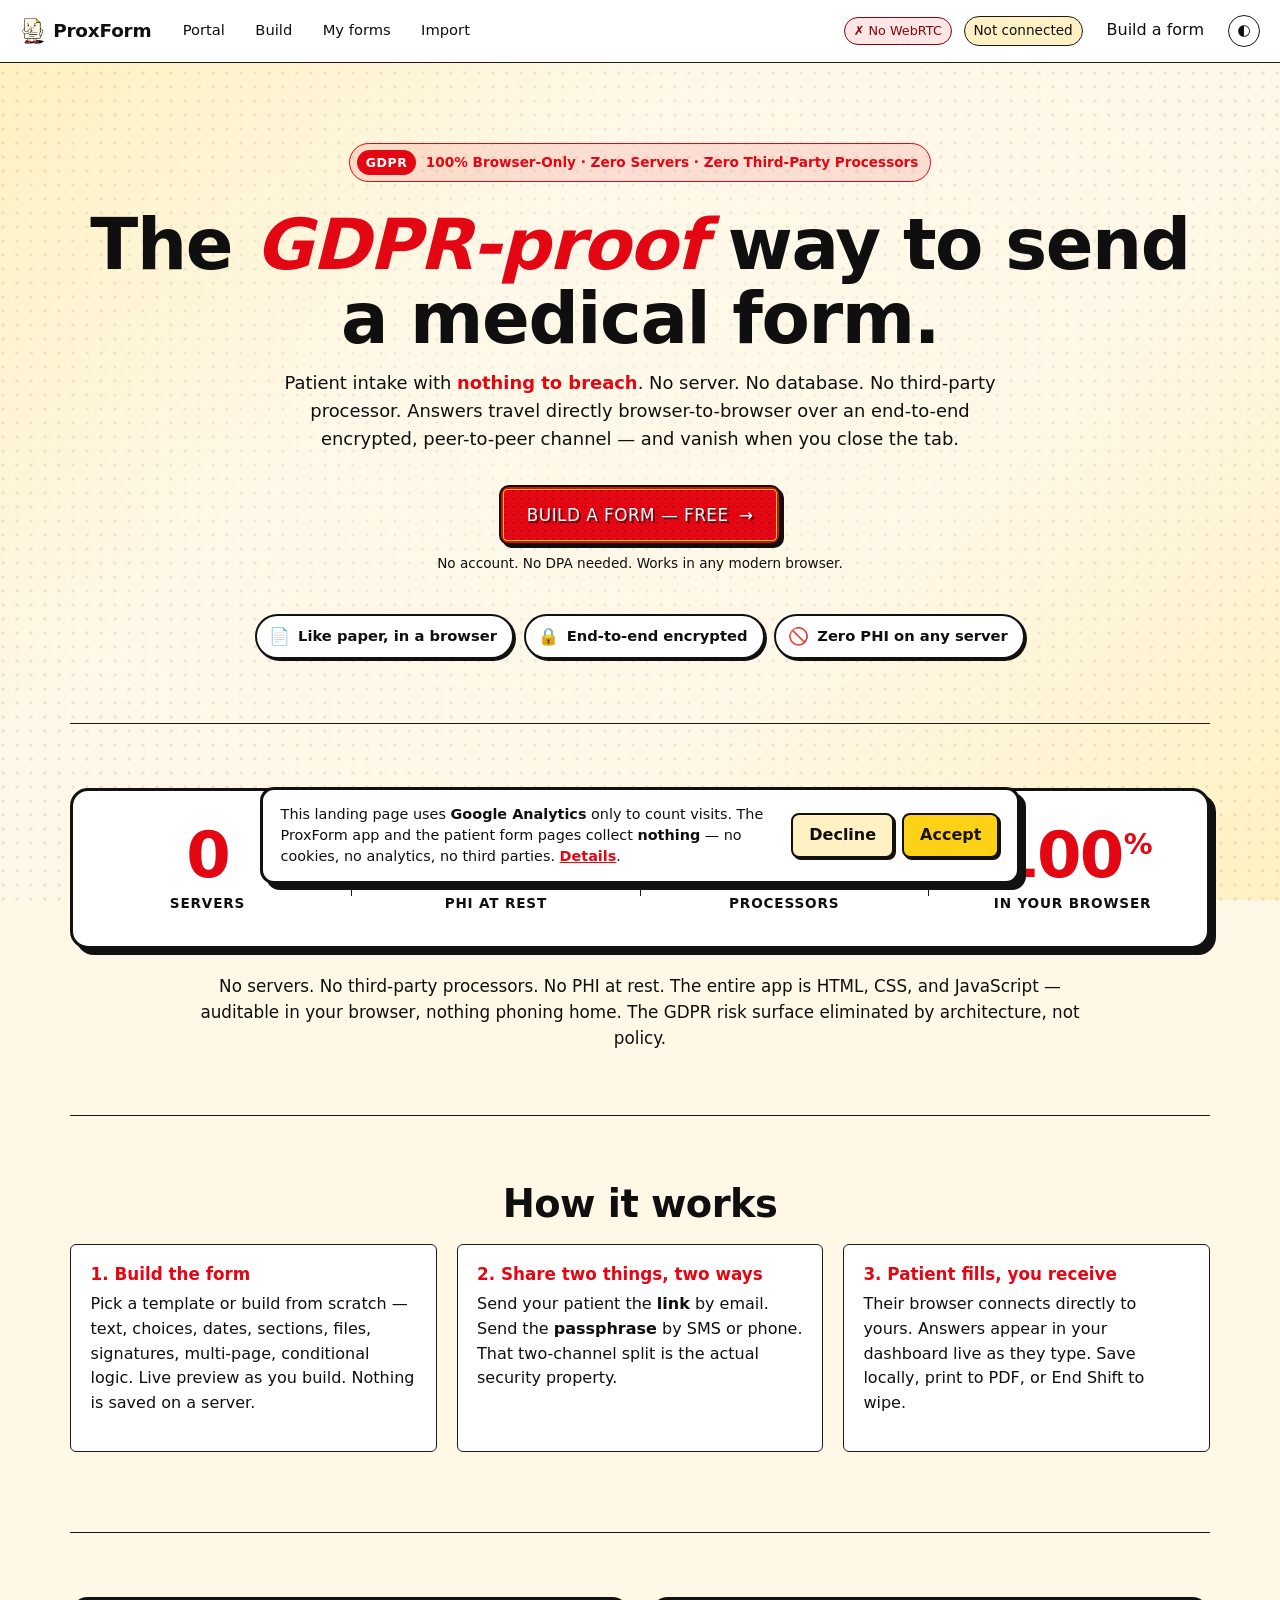
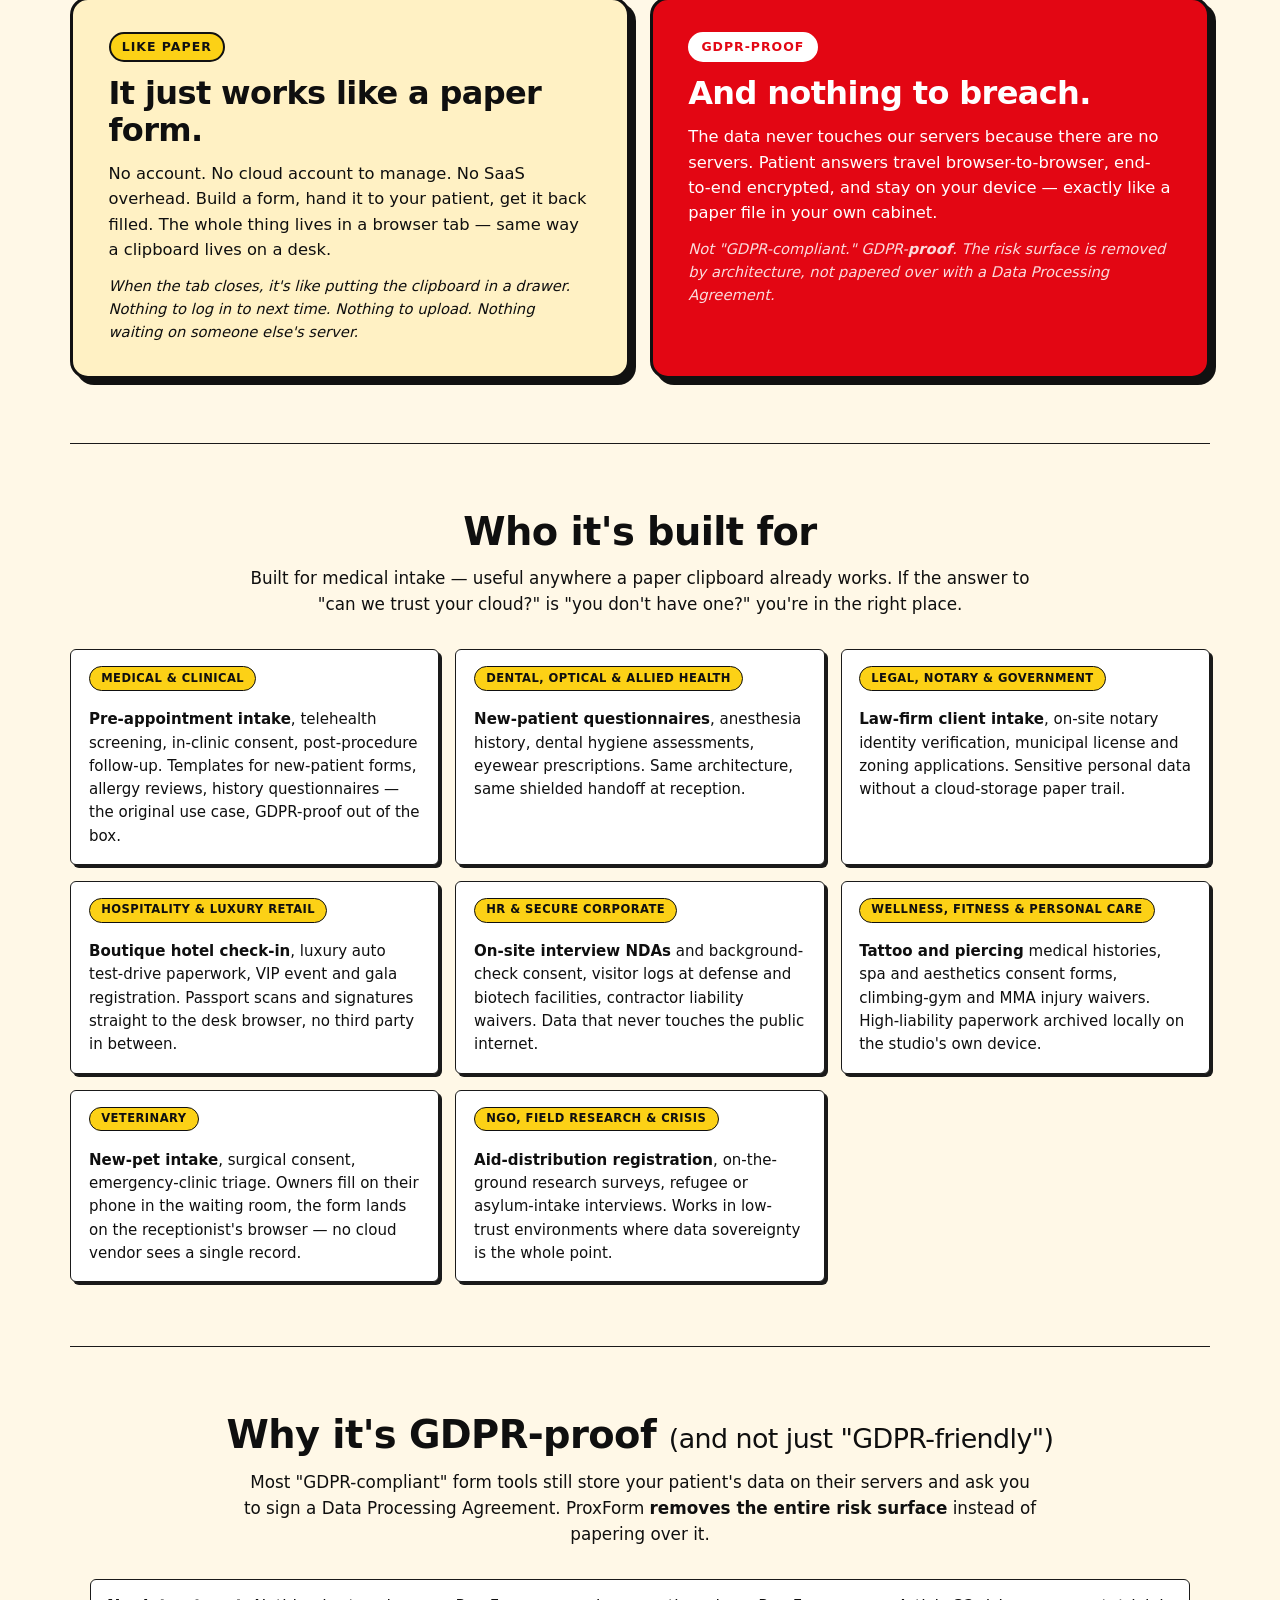
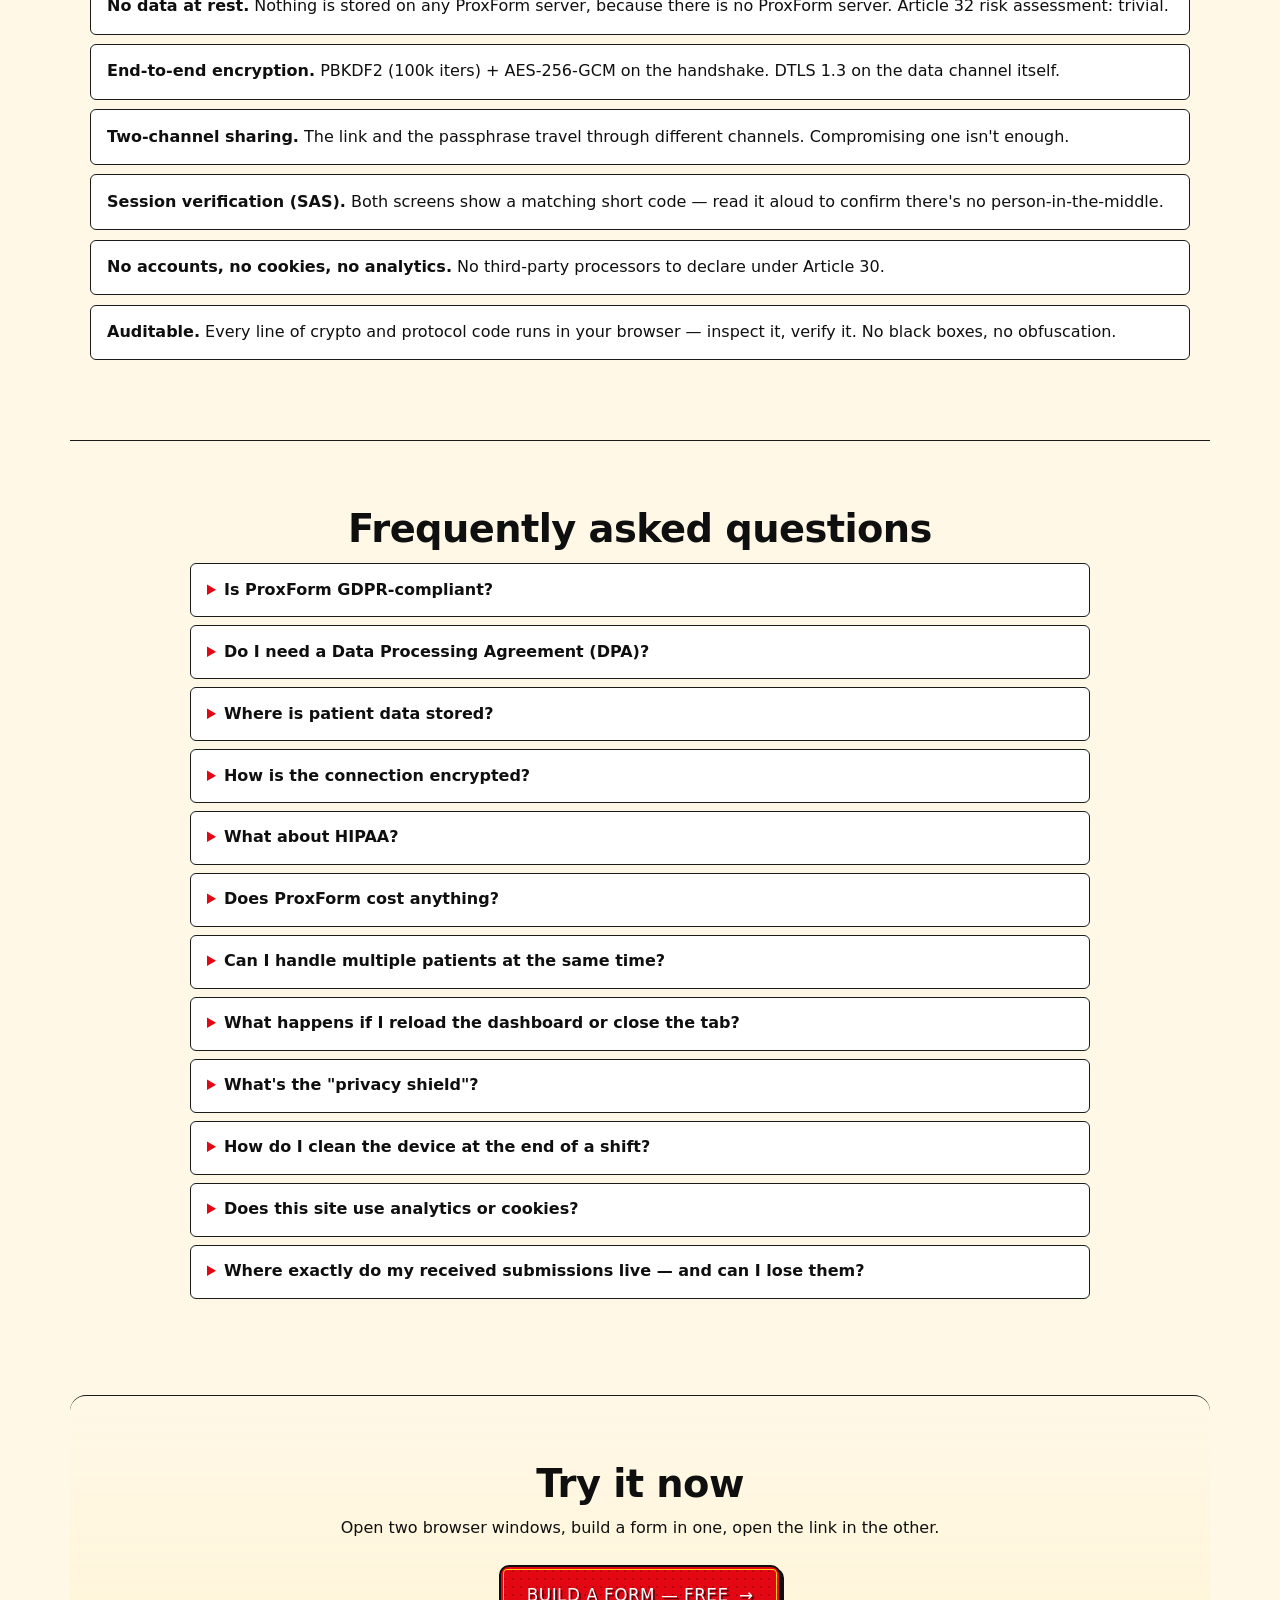
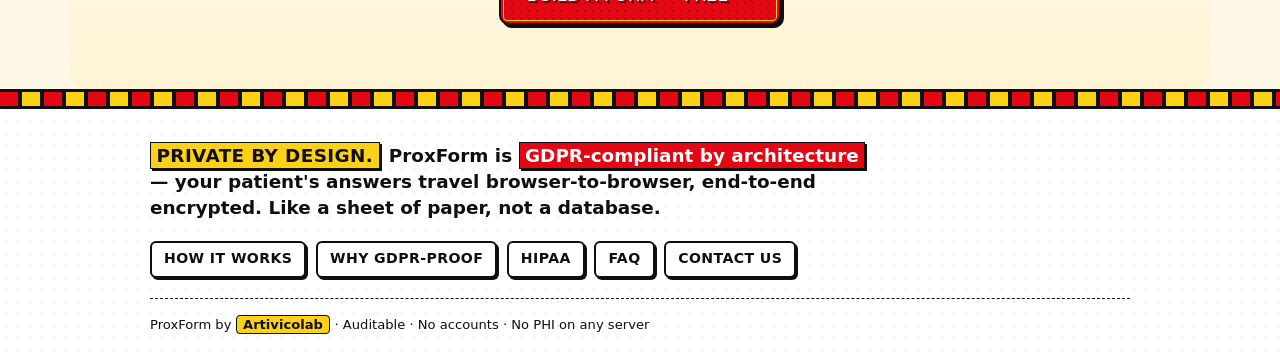
==== commit 6805d519: "Add new PNG icon file for application branding" ====
--- a/index.html
+++ b/index.html
@@ -21,7 +21,12 @@
   <meta name="twitter:title" content="GDPR-Proof Medical Forms — 100% Browser-Only | ProxForm">
   <meta name="twitter:description" content="Medical intake forms with zero data at rest. End-to-end encrypted, peer-to-peer, no server.">
 
-  <link rel="icon" href="/icons/favicon.svg">
+  <link rel="icon" type="image/png" sizes="32x32" href="/favicon-32x32.png?v=12">
+  <link rel="icon" type="image/png" sizes="16x16" href="/favicon-16x16.png?v=12">
+  <link rel="icon" type="image/png" sizes="96x96" href="/favicon-96x96.png?v=12">
+  <link rel="apple-touch-icon" sizes="180x180" href="/apple-icon-180x180.png?v=12">
+  <meta name="msapplication-TileColor" content="#e30613">
+  <meta name="msapplication-config" content="/browserconfig.xml">
   <link rel="manifest" href="/manifest.json">
   <link rel="stylesheet" href="/css/style.css?v=11">
   <script src="/js/theme.js?v=11" defer></script>
@@ -143,7 +148,7 @@
 <body class="home-page">
   <div class="bg-mirror" aria-hidden="true"></div>
   <header class="topbar">
-    <a class="brand" href="/">ProxForm</a>
+    <a class="brand" href="/"><img src="/favicon-96x96.png" alt="" class="brand-logo" width="26" height="26">ProxForm</a>
     <nav class="topnav" aria-label="Primary navigation">
       <a href="/app.html#/received">Portal</a>
       <a href="/app.html#/build">Build</a>
--- a/css/style.css
+++ b/css/style.css
@@ -123,12 +123,21 @@
 }
 
 .brand {
+  display: inline-flex;
+  align-items: center;
+  gap: 0.45rem;
   font-weight: 700;
   font-size: 1.15rem;
   color: var(--text);
   letter-spacing: -0.01em;
 }
 .brand:hover { text-decoration: none; }
+.brand-logo {
+  width: 26px;
+  height: 26px;
+  display: block;
+  flex-shrink: 0;
+}
 
 .topbar-actions { display: flex; align-items: center; gap: 0.75rem; }
 
@@ -1956,6 +1965,22 @@
 /* Mirror layer — sits between the halftone dots and the content. A diagonal
    sheen reads like glass catching light; the radial wash brightens the center
    so the foreground text stays the focus. */
+/* Mascot illustrations — bounded so the ~300-400KB PNGs never render
+   huge. Centered, no layout shift (width/height attrs set in HTML). */
+.mascot-img {
+  display: block;
+  height: auto;
+  max-width: 100%;
+}
+.mascot-404 {
+  width: min(280px, 60vw);
+  margin: 0 auto 1.25rem;
+}
+.mascot-empty {
+  width: min(160px, 40vw);
+  margin: 0 auto 0.75rem;
+}
+
 /* Google Analytics consent banner (js/analytics.js) — landing page only.
    GA does not load until Accept is clicked. Pop-art bottom bar. */
 .ga-consent {
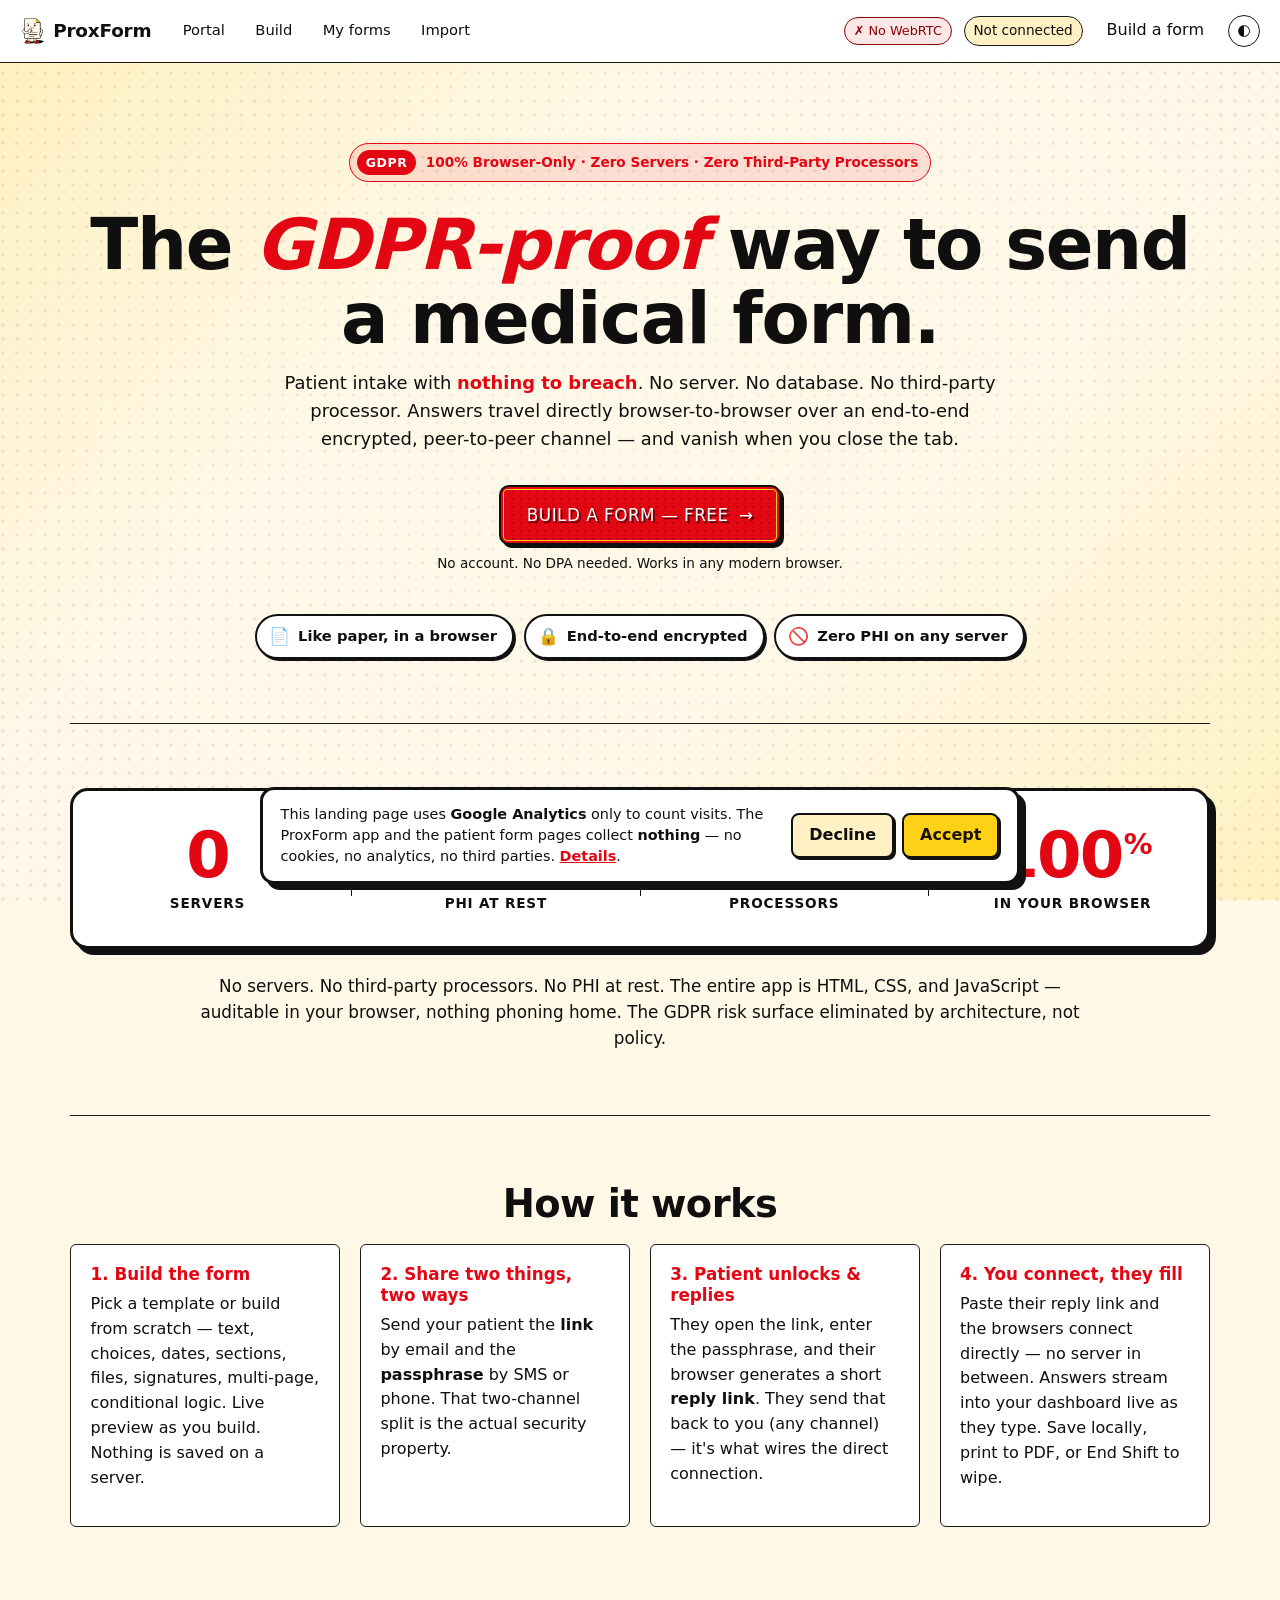
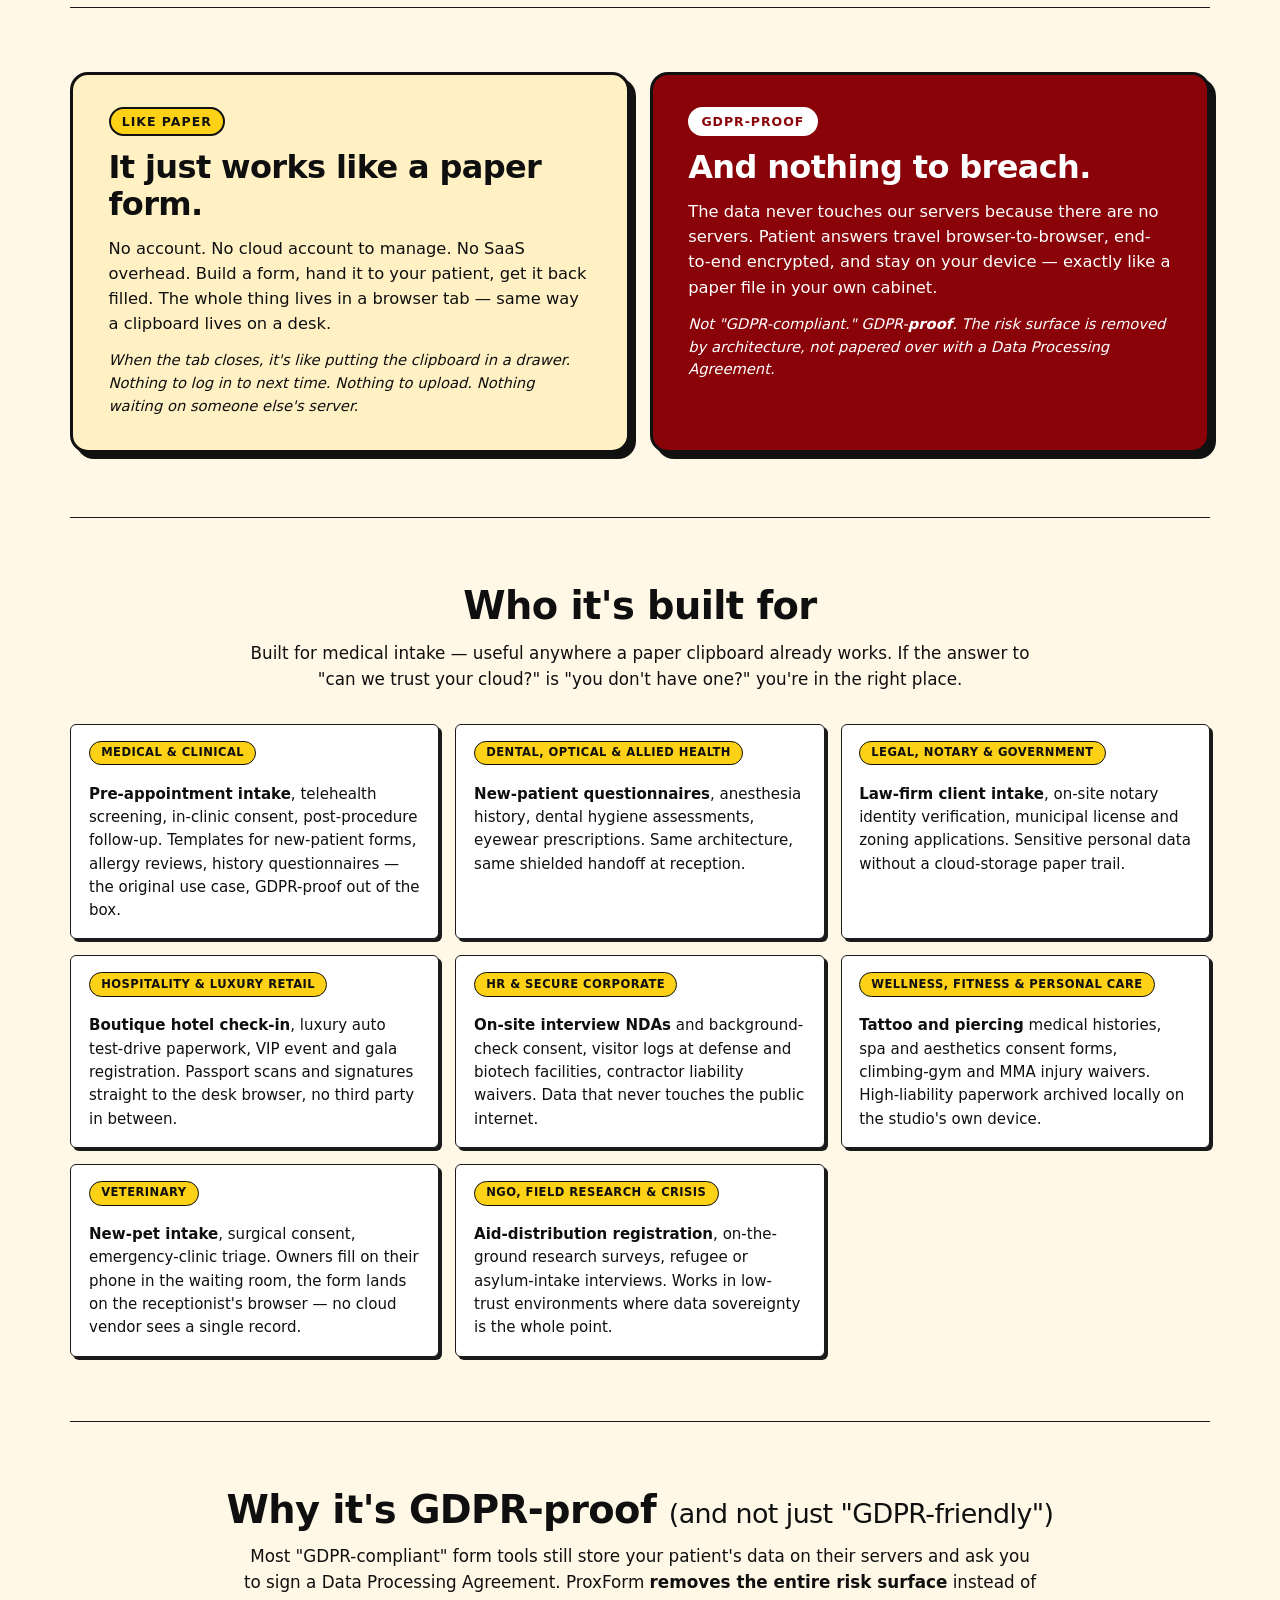
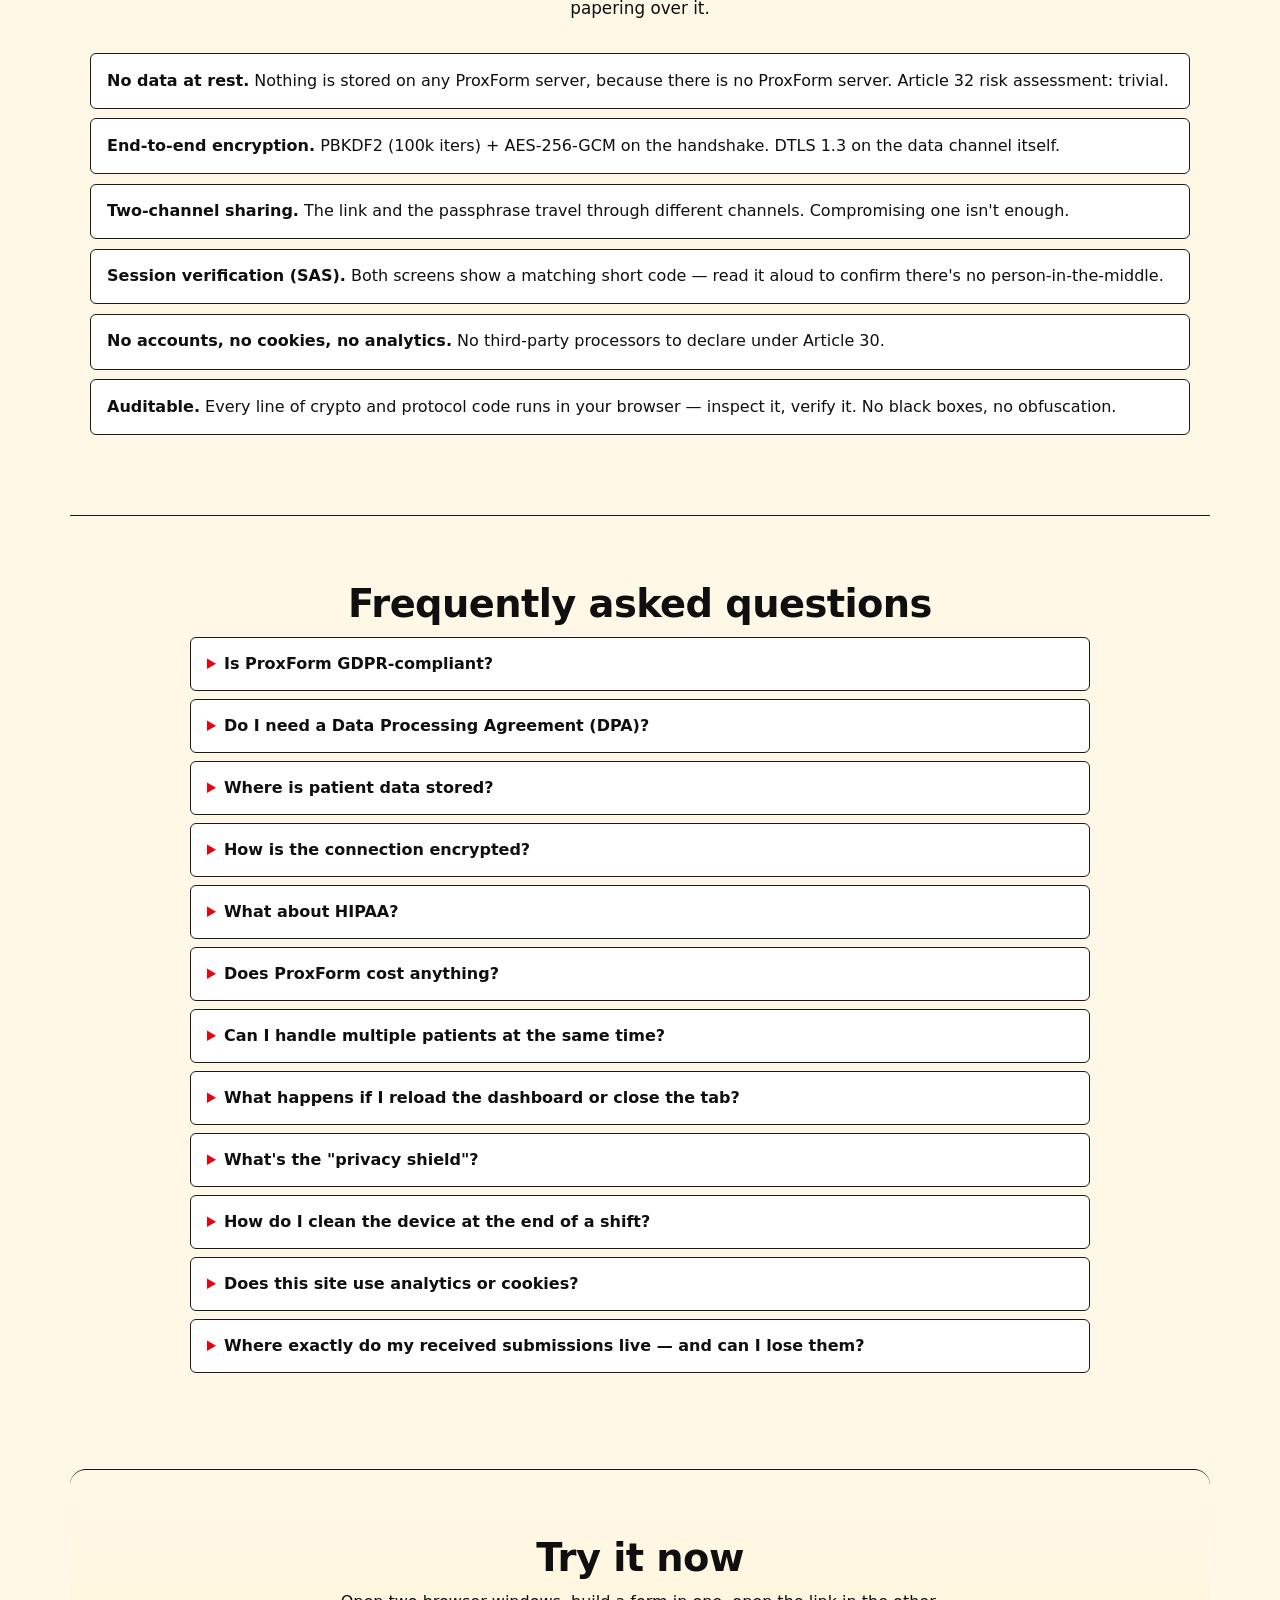
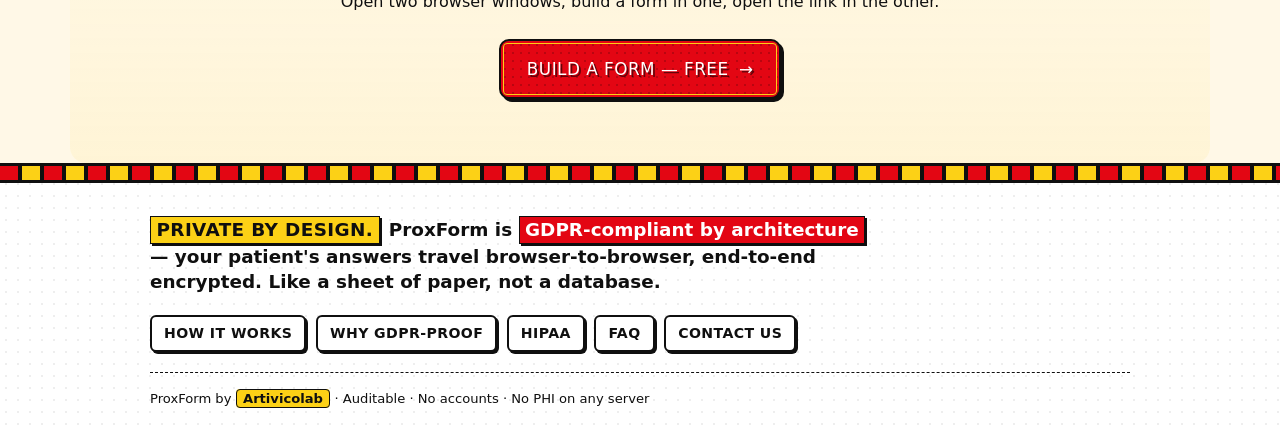
==== commit d7b38d44: "feat: Revise patient interaction steps for clarity and security in the onboarding process" ====
--- a/index.html
+++ b/index.html
@@ -8,18 +8,24 @@
   <meta name="description" content="GDPR-proof medical intake forms. 100% browser-only, end-to-end encrypted, peer-to-peer. Zero servers, zero database, zero PHI at rest. No DPA needed. Free, no account.">
   <meta name="keywords" content="GDPR medical form, GDPR-proof patient intake, GDPR-compliant questionnaire, encrypted medical form, peer-to-peer medical form, no-server patient form, end-to-end encrypted intake, browser-only medical form, GDPR clinician tool, zero data at rest medical">
   <meta name="theme-color" content="#e30613">
-  <meta name="robots" content="index, follow">
-  <link rel="canonical" href="https://proxform.com/">
+  <meta name="robots" content="index, follow, max-image-preview:large, max-snippet:-1, max-video-preview:-1">
+  <meta name="author" content="Artivicolab">
+  <link rel="canonical" href="https://proxform.artivicolab.com/">
 
   <meta property="og:type" content="website">
   <meta property="og:title" content="GDPR-Proof Medical Forms — 100% Browser-Only | ProxForm">
   <meta property="og:description" content="Medical intake forms with zero data at rest. End-to-end encrypted, peer-to-peer, no server. GDPR-proof by architecture.">
-  <meta property="og:url" content="https://proxform.com/">
+  <meta property="og:url" content="https://proxform.artivicolab.com/">
   <meta property="og:site_name" content="ProxForm">
+  <meta property="og:locale" content="en_US">
+  <meta property="og:image" content="https://proxform.artivicolab.com/icons/logo-lockup.png">
+  <meta property="og:image:alt" content="ProxForm — GDPR-proof, browser-only medical forms">
 
   <meta name="twitter:card" content="summary_large_image">
   <meta name="twitter:title" content="GDPR-Proof Medical Forms — 100% Browser-Only | ProxForm">
   <meta name="twitter:description" content="Medical intake forms with zero data at rest. End-to-end encrypted, peer-to-peer, no server.">
+  <meta name="twitter:image" content="https://proxform.artivicolab.com/icons/logo-lockup.png">
+  <meta name="twitter:image:alt" content="ProxForm — GDPR-proof, browser-only medical forms">
 
   <link rel="icon" type="image/png" sizes="32x32" href="/favicon-32x32.png?v=12">
   <link rel="icon" type="image/png" sizes="16x16" href="/favicon-16x16.png?v=12">
@@ -28,12 +34,12 @@
   <meta name="msapplication-TileColor" content="#e30613">
   <meta name="msapplication-config" content="/browserconfig.xml">
   <link rel="manifest" href="/manifest.json">
-  <link rel="stylesheet" href="/css/style.css?v=11">
-  <script src="/js/theme.js?v=11" defer></script>
-  <script src="/js/netcheck.js?v=11" defer></script>
-  <script src="/js/bg.js?v=11" defer></script>
-  <script src="/js/footer.js?v=11" defer></script>
-  <script src="/js/analytics.js?v=11" defer></script>
+  <link rel="stylesheet" href="/css/style.css?v=12">
+  <script src="/js/theme.js?v=12" defer></script>
+  <script src="/js/netcheck.js?v=12" defer></script>
+  <script src="/js/bg.js?v=12" defer></script>
+  <script src="/js/footer.js?v=12" defer></script>
+  <script src="/js/analytics.js?v=12" defer></script>
   <script defer>window.addEventListener('DOMContentLoaded', () => ProxNet.checkAndDisplay('net-status'));</script>
   <script>
     // PWA service worker — caches the landing page and assets so repeat
@@ -43,6 +49,29 @@
         navigator.serviceWorker.register('/sw.js').catch(() => {});
       });
     }
+  </script>
+
+  <script type="application/ld+json">
+  {
+    "@context": "https://schema.org",
+    "@type": "Organization",
+    "name": "Artivicolab",
+    "url": "https://artivicolab.com",
+    "brand": { "@type": "Brand", "name": "ProxForm" },
+    "description": "Artivicolab builds ProxForm — a GDPR-proof, browser-only, peer-to-peer medical form portal with no servers and no data at rest."
+  }
+  </script>
+
+  <script type="application/ld+json">
+  {
+    "@context": "https://schema.org",
+    "@type": "WebSite",
+    "name": "ProxForm",
+    "url": "https://proxform.artivicolab.com/",
+    "publisher": { "@type": "Organization", "name": "Artivicolab", "url": "https://artivicolab.com" },
+    "inLanguage": "en",
+    "description": "GDPR-proof medical intake forms — 100% browser-only, end-to-end encrypted, peer-to-peer, zero servers, zero PHI at rest."
+  }
   </script>
 
   <script type="application/ld+json">
@@ -208,11 +237,15 @@
         </li>
         <li>
           <h3>2. Share two things, two ways</h3>
-          <p>Send your patient the <strong>link</strong> by email. Send the <strong>passphrase</strong> by SMS or phone. That two-channel split is the actual security property.</p>
+          <p>Send your patient the <strong>link</strong> by email and the <strong>passphrase</strong> by SMS or phone. That two-channel split is the actual security property.</p>
         </li>
         <li>
-          <h3>3. Patient fills, you receive</h3>
-          <p>Their browser connects directly to yours. Answers appear in your dashboard live as they type. Save locally, print to PDF, or End Shift to wipe.</p>
+          <h3>3. Patient unlocks &amp; replies</h3>
+          <p>They open the link, enter the passphrase, and their browser generates a short <strong>reply link</strong>. They send that back to you (any channel) — it's what wires the direct connection.</p>
+        </li>
+        <li>
+          <h3>4. You connect, they fill</h3>
+          <p>Paste their reply link and the browsers connect directly — no server in between. Answers stream into your dashboard live as they type. Save locally, print to PDF, or End Shift to wipe.</p>
         </li>
       </ol>
     </section>
--- a/css/style.css
+++ b/css/style.css
@@ -2416,11 +2416,15 @@
   background: var(--surface-2, #fcf7e0);
   color: var(--text);
 }
+/* Deep brand red, not the bright #e30613 — white body text on #e30613 is
+   only ~3.9:1 (fails WCAG AA 4.5:1). #8a0309 takes white to ~10:1 and
+   still reads as the brand. The aside is full-opacity white (the old 85%
+   alpha dropped it below AA too). */
 .home-page .pitch-card.pitch-gdpr {
-  background: var(--primary, #e30613);
+  background: #8a0309;
   color: #fff;
 }
-.home-page .pitch-card.pitch-gdpr .pitch-aside { color: rgba(255, 255, 255, 0.85); }
+.home-page .pitch-card.pitch-gdpr .pitch-aside { color: #fff; }
 /* Dark mode: --primary is cream, so the red→white card would vanish.
    Recolour it as the yellow pop card with dark text instead. */
 html[data-theme="dark"] .home-page .pitch-card.pitch-gdpr {
@@ -2445,7 +2449,7 @@
   border-radius: 999px;
 }
 .home-page .pitch-card.pitch-paper .pitch-tag { background: var(--accent, #fcd116); color: var(--ink, #111); border-color: var(--ink, #111); }
-.home-page .pitch-card.pitch-gdpr  .pitch-tag { background: #fff; color: var(--primary, #e30613); border-color: #fff; }
+.home-page .pitch-card.pitch-gdpr  .pitch-tag { background: #fff; color: #8a0309; border-color: #fff; }
 .home-page .pitch-card h2 {
   margin: 0;
   font-size: clamp(1.6rem, 2.5vw, 2.1rem);
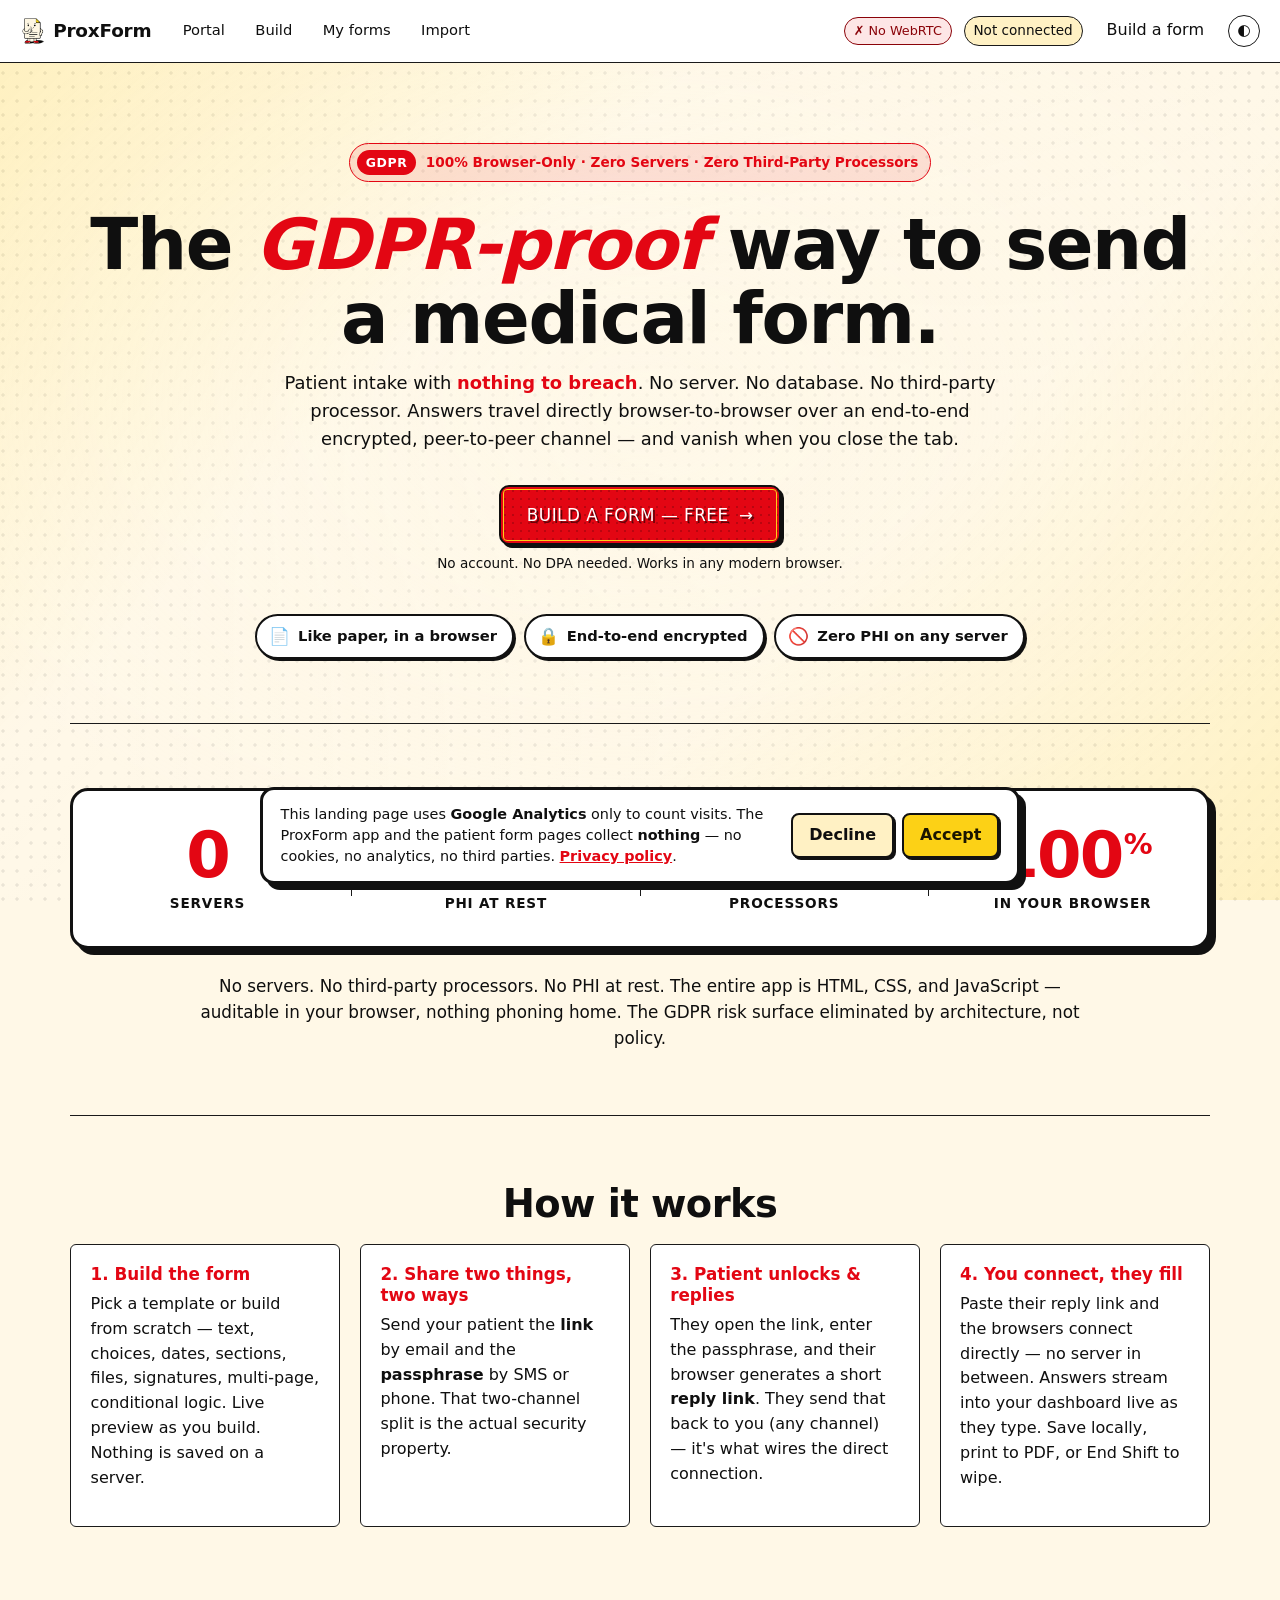
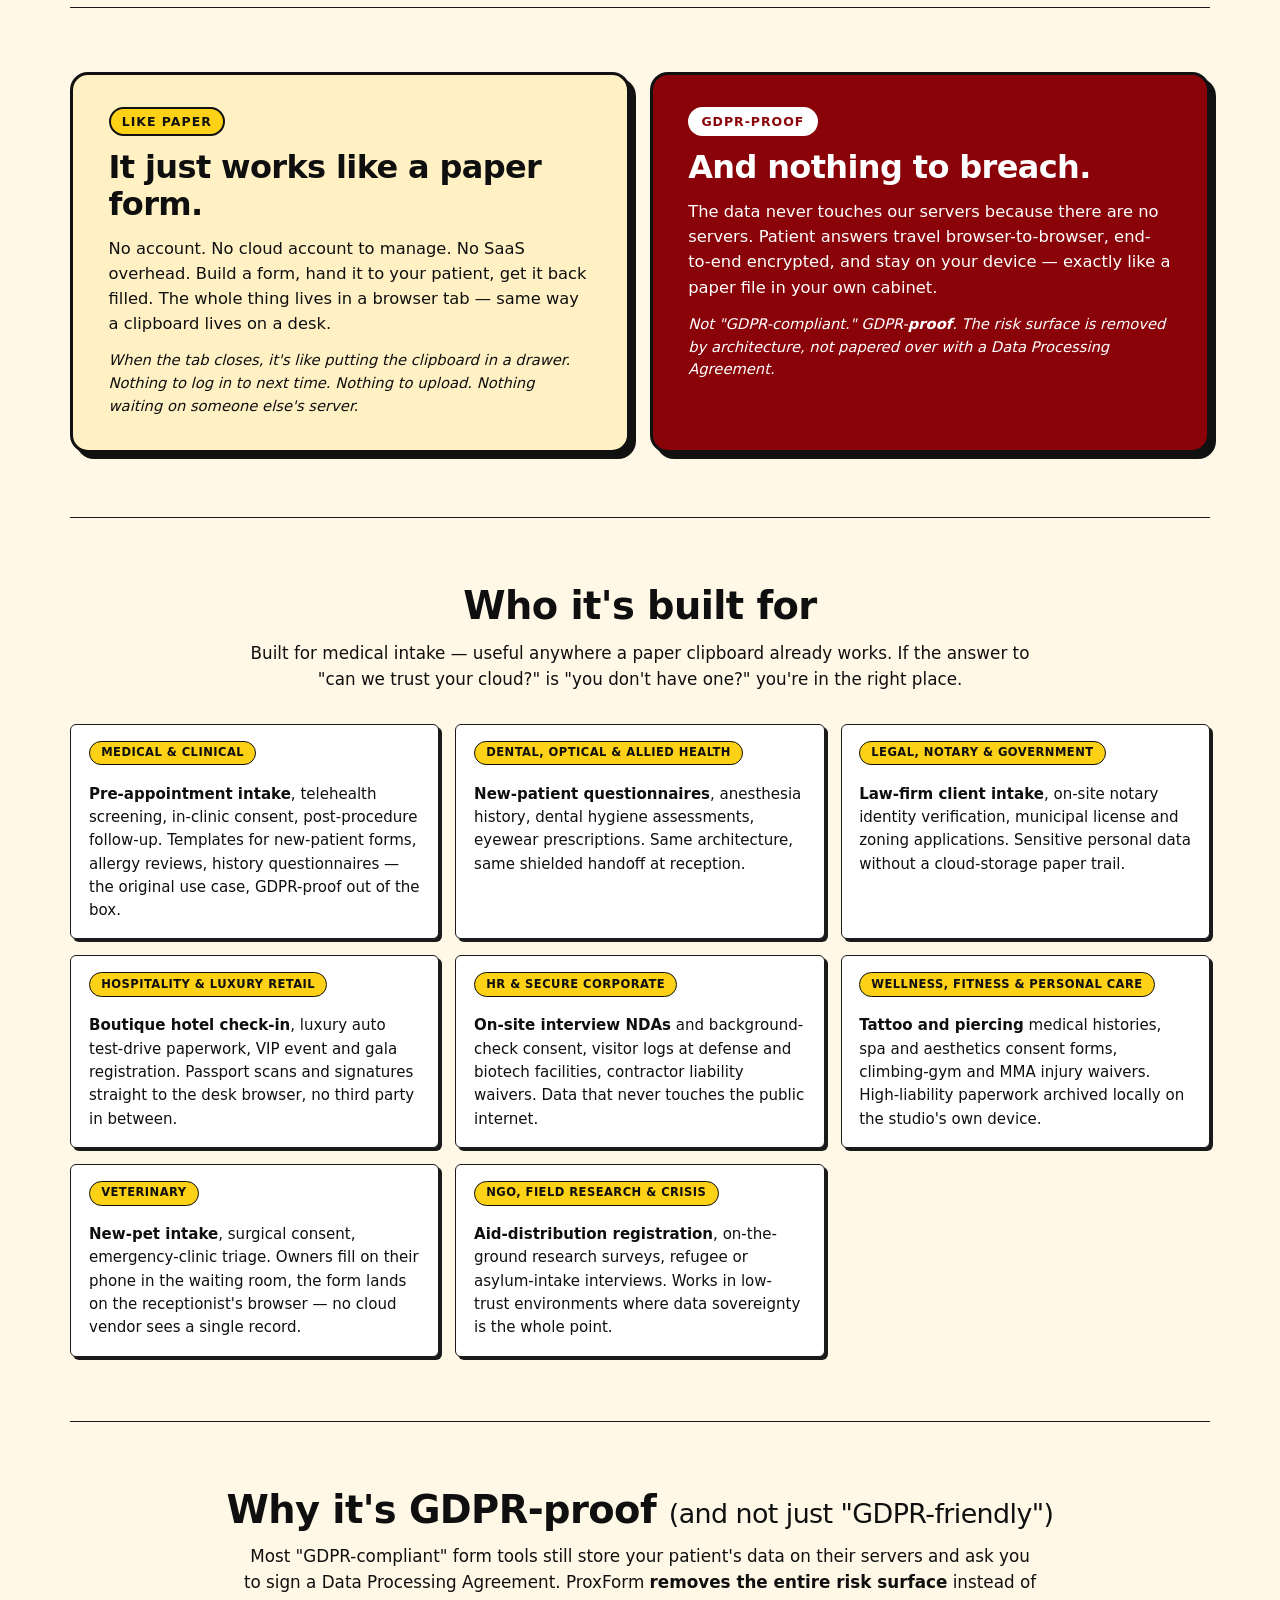
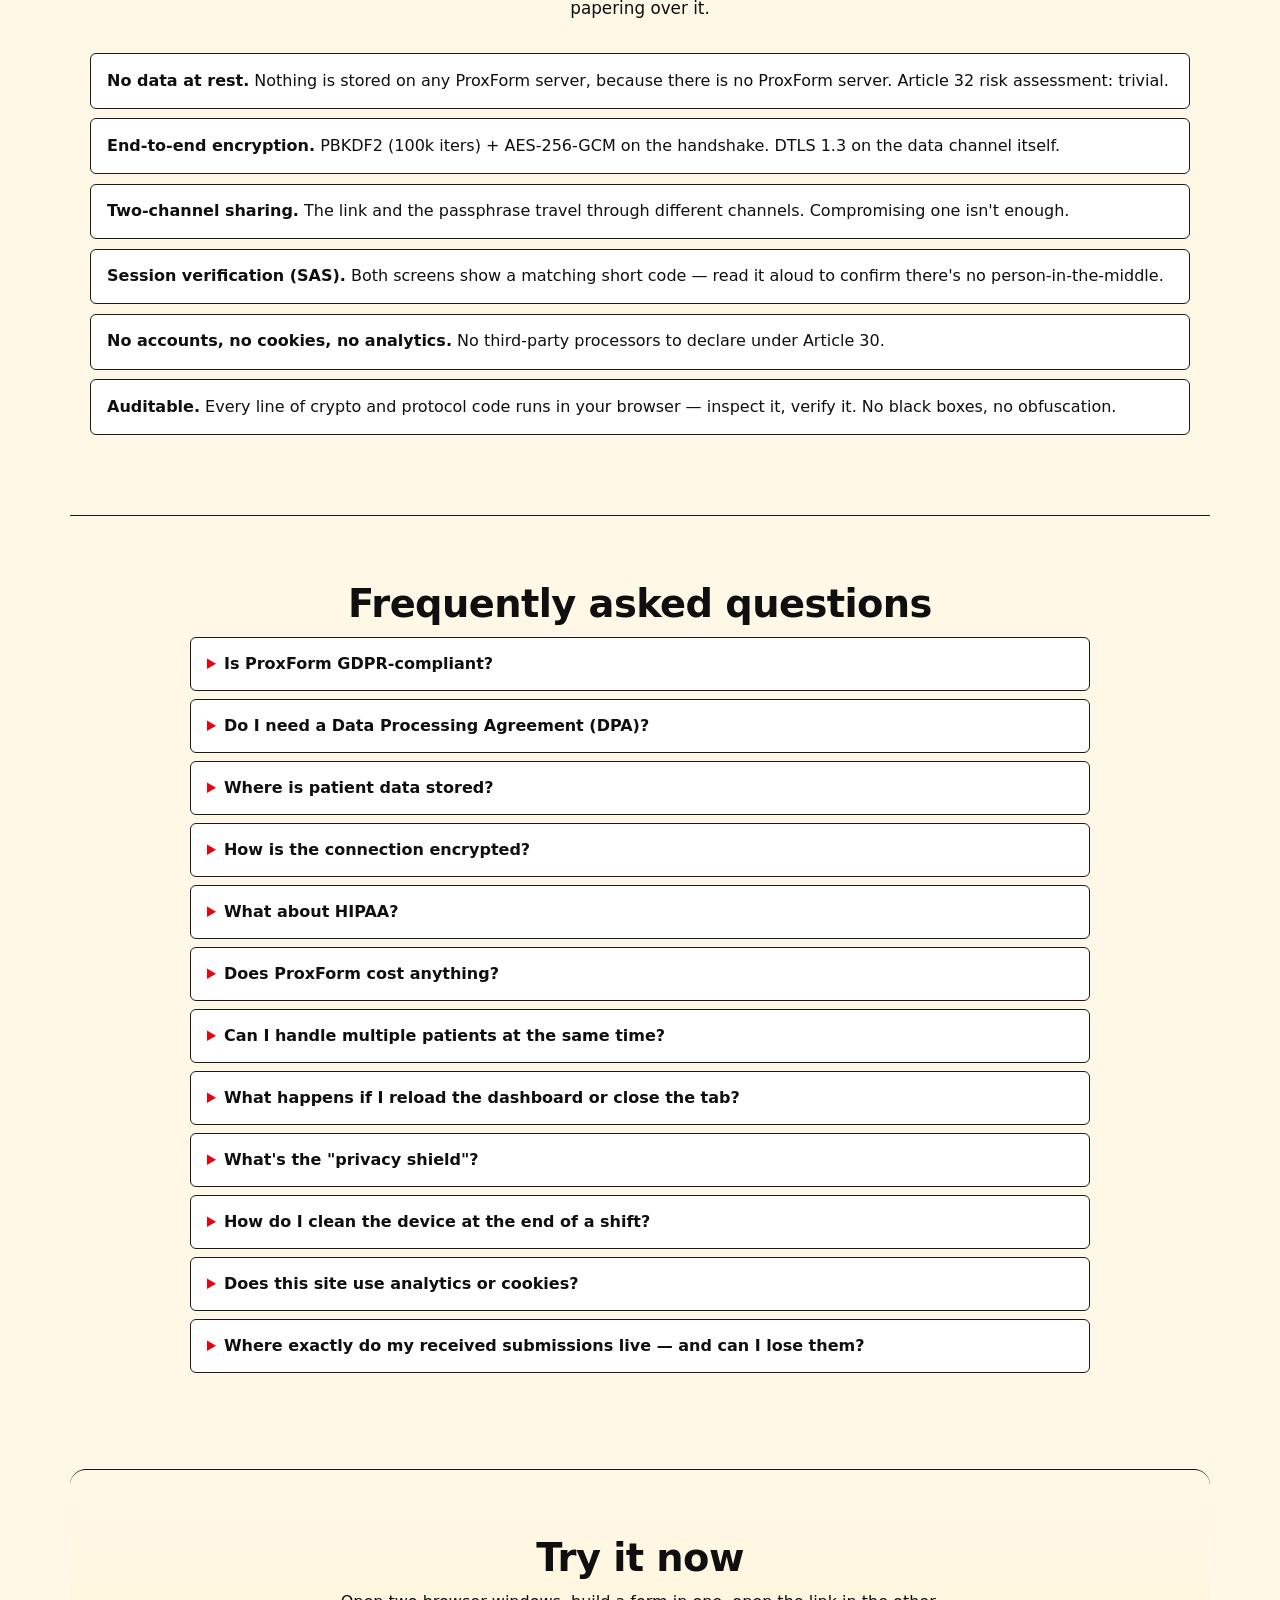
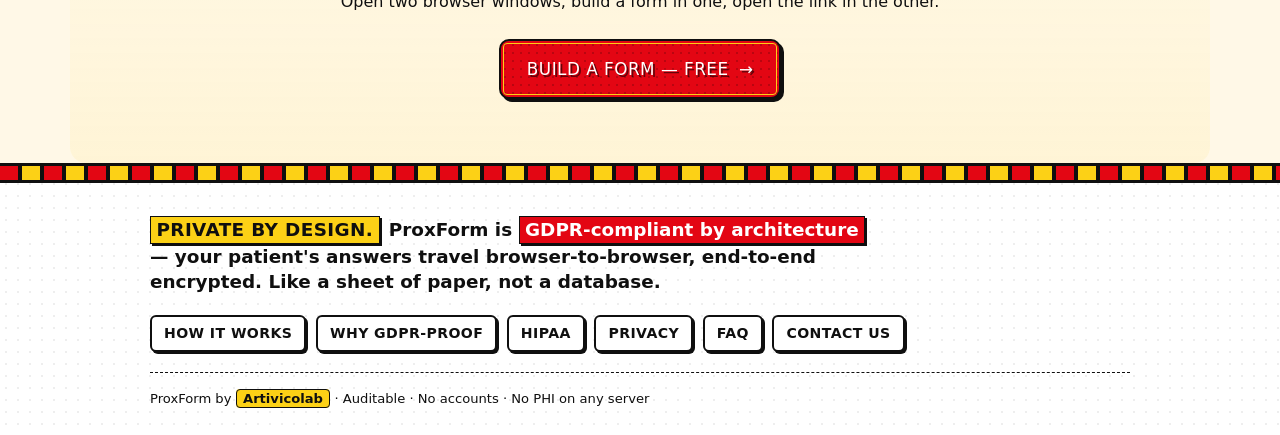
==== commit 7e2315ec: "feat: Add Privacy Policy page and update navigation links across multiple files" ====
--- a/index.html
+++ b/index.html
@@ -385,6 +385,7 @@
         <a href="/#how">How it works</a>
         <a href="/gdpr.html">Why GDPR-proof</a>
         <a href="/hipaa.html">HIPAA</a>
+        <a href="/privacy.html">Privacy</a>
         <a href="/#faq">FAQ</a>
         <button id="contact-btn" type="button" class="link-btn">Contact us</button>
       </nav>
